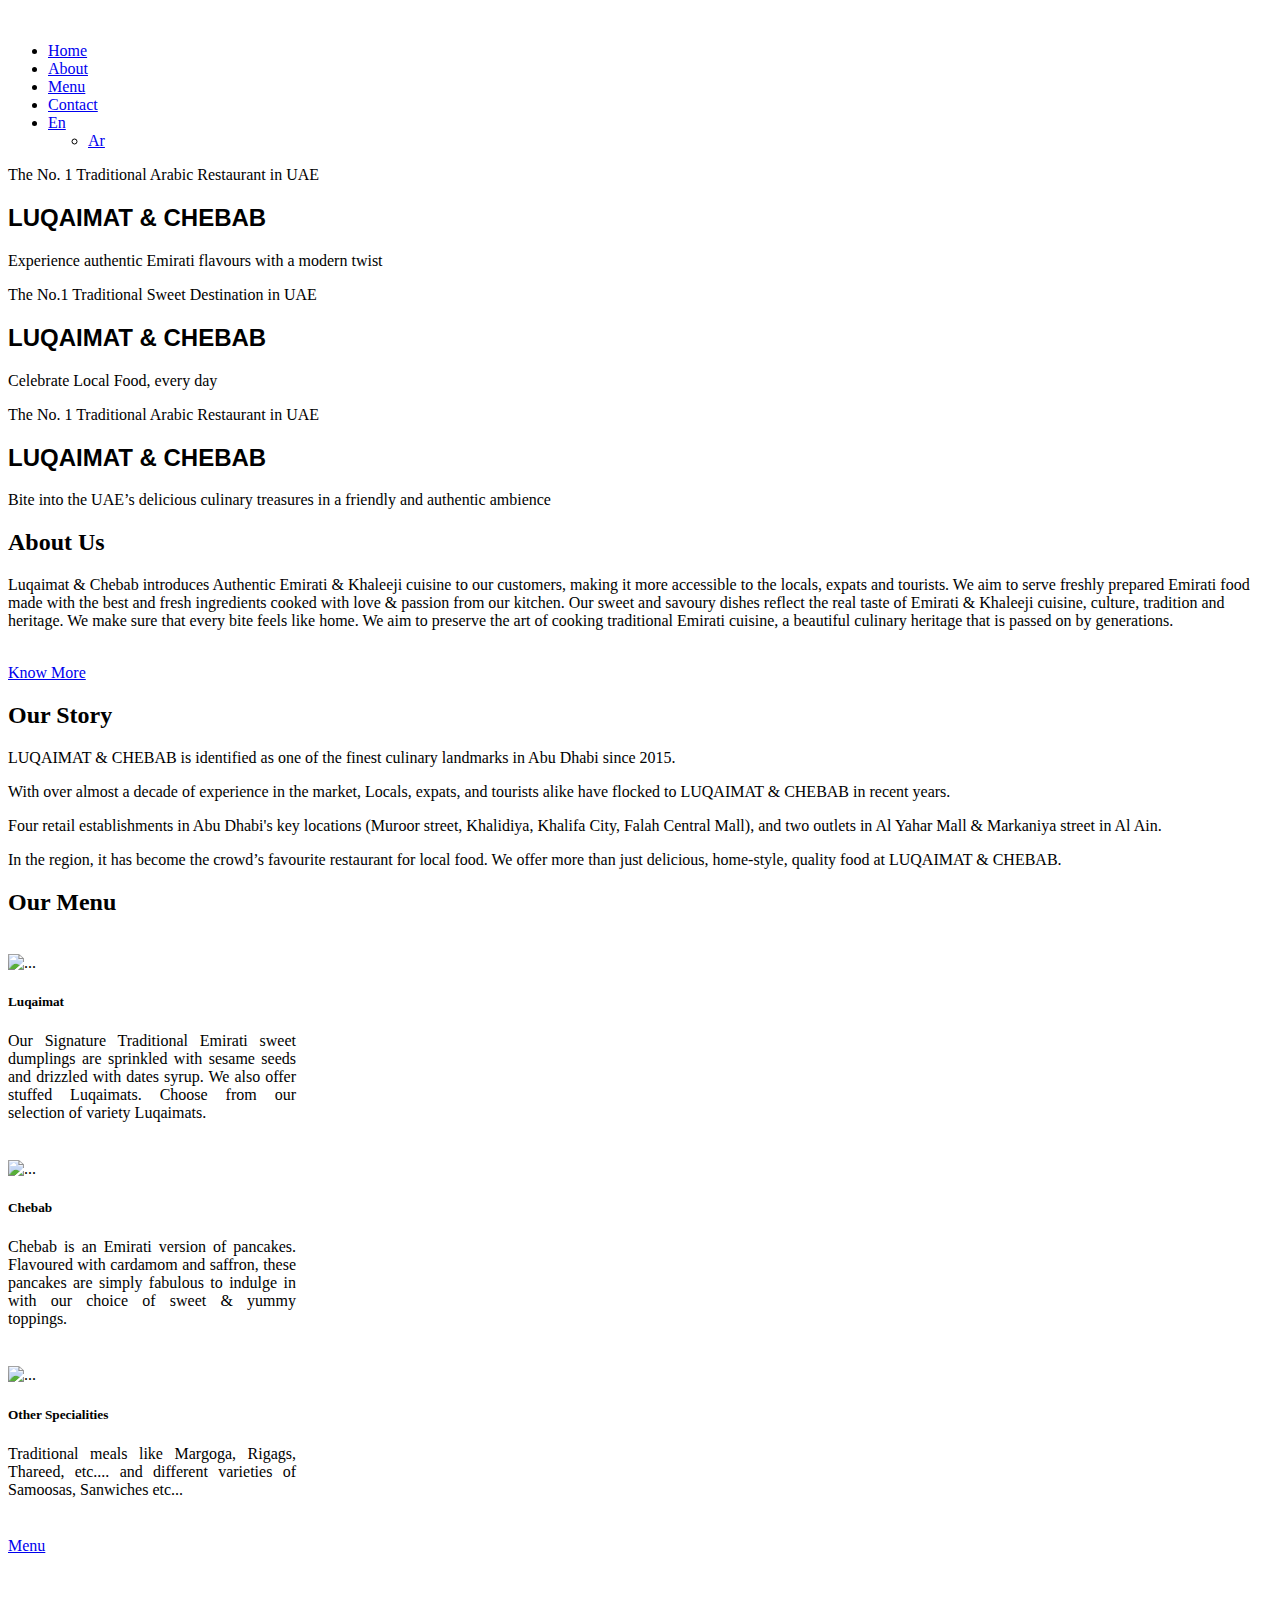
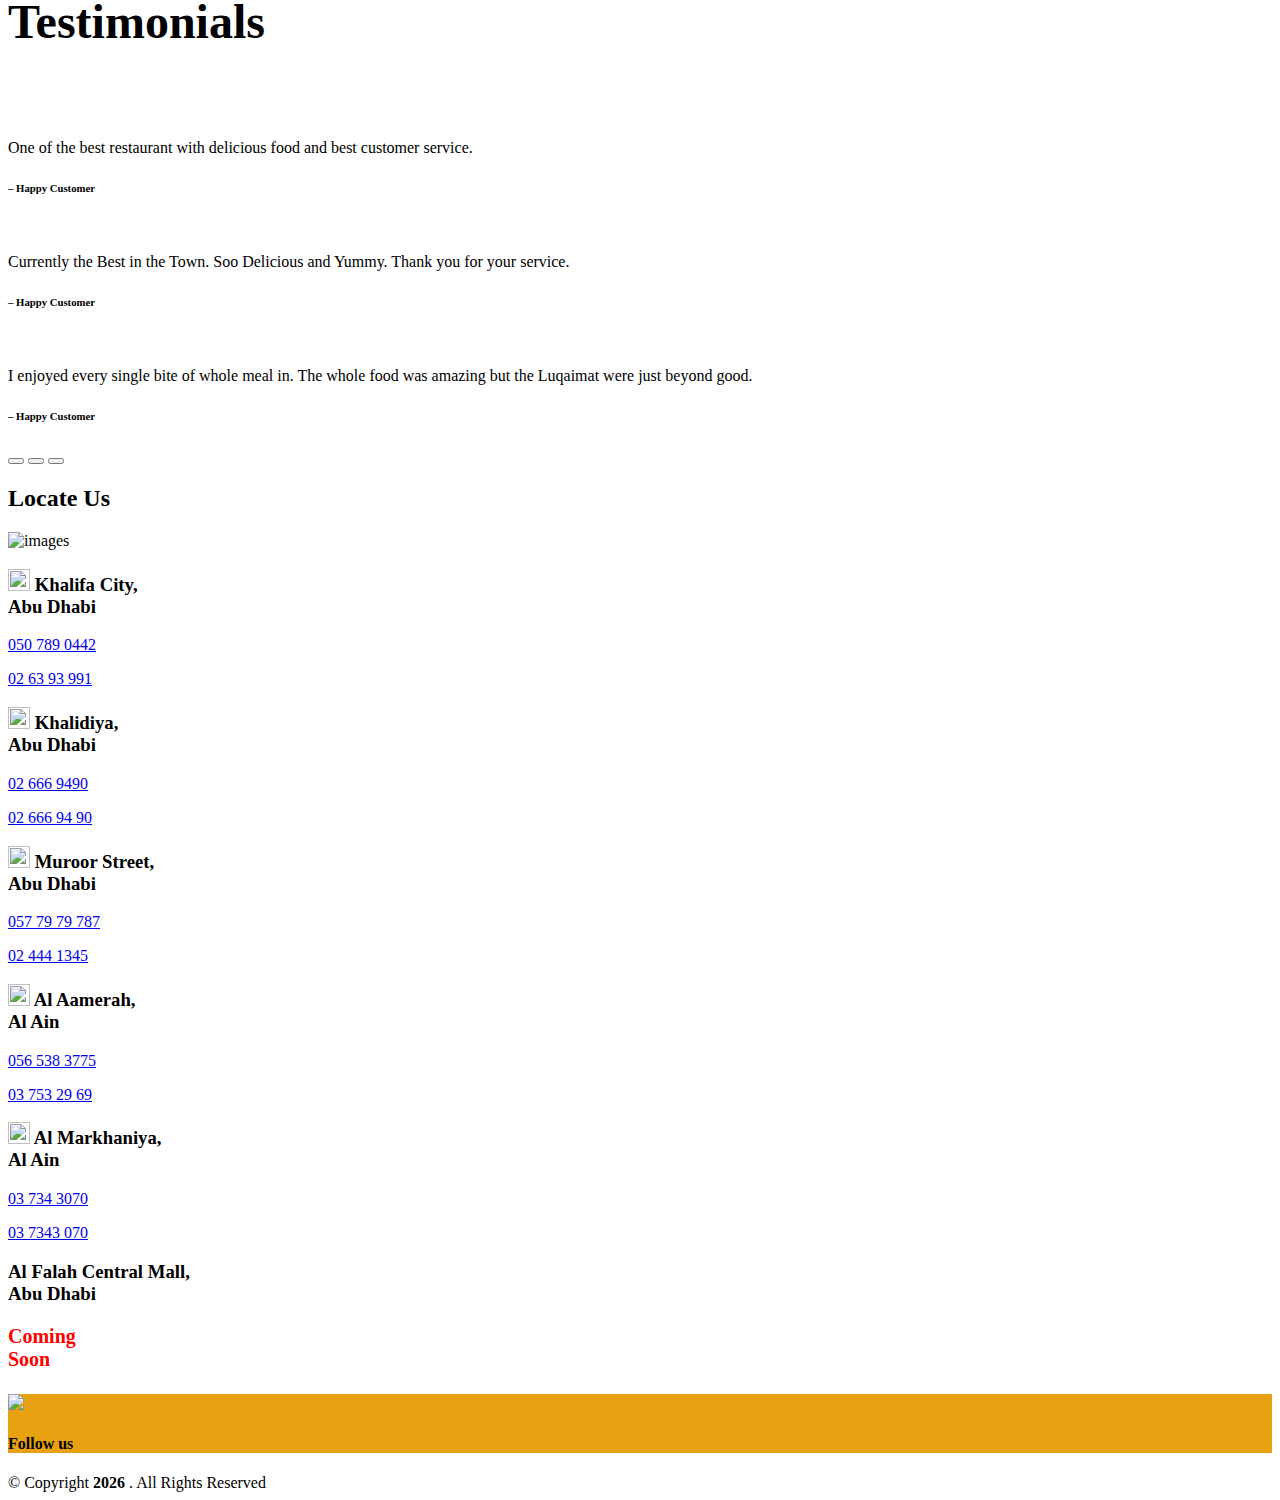
==== index.html @ eb85d8c2 "Add files via upload" ====
<!DOCTYPE html>
<html lang="en">

<head>
  <meta charset="utf-8">
  <meta content="width=device-width, initial-scale=1.0" name="viewport">

  <title>LUQAIMAT & CHEBAB</title>
  <meta content="" name="description">
  <meta content="" name="keywords">

  <!-- Favicons -->
  <link href="assets/img/logo.png" rel="icon">
  <link href="assets/img/logo.png" rel="apple-touch-icon">

  <!-- Google Fonts -->
  <link rel="stylesheet" href="assets/css/font-awesome.min.css" type="text/css">
  <link href="https://fonts.googleapis.com/css?family=Open+Sans:300,300i,400,400i,600,600i,700,700i|Raleway:300,300i,400,400i,500,500i,600,600i,700,700i|Poppins:300,300i,400,400i,500,500i,600,600i,700,700i" rel="stylesheet">
  <link href="https://fonts.googleapis.com/css2?family=Great+Vibes&amp;display=swap" rel="stylesheet">
  <link rel="stylesheet" href="assets/css/stylesheet.css" type="text/css">

  <!-- Vendor CSS Files -->
  <link href="assets/vendor/animate.css/animate.min.css" rel="stylesheet">
  <link href="assets/vendor/bootstrap/css/bootstrap.min.css" rel="stylesheet">
  <link href="assets/vendor/bootstrap-icons/bootstrap-icons.css" rel="stylesheet">
  <link href="assets/vendor/boxicons/css/boxicons.min.css" rel="stylesheet">
  <link href="assets/vendor/glightbox/css/glightbox.min.css" rel="stylesheet">
  <link href="assets/vendor/remixicon/remixicon.css" rel="stylesheet">
  <link href="assets/vendor/swiper/swiper-bundle.min.css" rel="stylesheet">

  <!-- Template Main CSS File -->
  <link href="assets/css/style.css" rel="stylesheet">


</head>

<body>

  <!-- ======= Header ======= -->
  <header id="header" class="fixed-top d-flex align-items-center">
    <div class="container d-flex align-items-center">

      <!--<h1 class="logo me-auto"><a href="index.html">Sailor</a></h1>
       Uncomment below if you prefer to use an image logo -->
      <a href="index.html" class="logo me-auto"><img src="assets/img/logo.png" alt="" class="img-fluid"></a>

      <nav id="navbar" class="navbar">
        <ul>
          <li><a class="nav-link scrollto active" href="#hero">Home</a></li>

          
          <li><a class="nav-link scrollto" href="#about">About</a></li>
          <li><a class="nav-link scrollto" href="#menu">Menu</a></li>
          <li><a class="nav-link scrollto" href="#contact">Contact</a></li>
          <li class="dropdown"><a href="#"><span>En</span> <i class="bi bi-chevron-down"></i></a>
            <ul>
              <li><a class="nav-link scrollto" href="about.html">Ar</a></li>
              <!--<li><a class="nav-link scrollto" href="team.html">Team</a></li>
              <li><a class="nav-link scrollto" href="testimonials.html">Testimonials</a></li>

              <li class="dropdown"><a href="#"><span>Deep Drop Down</span> <i class="bi bi-chevron-right"></i></a>
                <ul>
                  <li><a class="nav-link scrollto" href="#">Deep Drop Down 1</a></li>
                  <li><a class="nav-link scrollto" href="#">Deep Drop Down 2</a></li>
                  <li><a class="nav-link scrollto" href="#">Deep Drop Down 3</a></li>
                  <li><a class="nav-link scrollto" href="#">Deep Drop Down 4</a></li>
                  <li><a class="nav-link scrollto" href="#">Deep Drop Down 5</a></li>
                </ul>
              </li>-->
            </ul>
          </li>

        </ul>
        <i class="bi bi-list mobile-nav-toggle"></i>
      </nav><!-- .navbar -->

    </div>
  </header><!-- End Header -->

  <!-- ======= Hero Section ======= -->
  <section id="hero">
    <div id="heroCarousel" data-bs-interval="5000" class="carousel slide carousel-fade" data-bs-ride="carousel">

      <ol class="carousel-indicators" id="hero-carousel-indicators"></ol>

      <div class="carousel-inner" role="listbox">

        <!-- Slide 1 -->
        <div class="carousel-item active" style="background-image: url(assets/img/slide/slide-1.jpg)">
          <div class="carousel-container">
            <div class="container">
               <p class="animate__animated animate__fadeInUp p1">The No. 1 Traditional Arabic Restaurant in UAE</p>
              <h2 class="animate__animated animate__fadeInDown"  style="font-family: 'BankGothic Bold',sans-serif; font-weight:bolder;">LUQAIMAT & CHEBAB</h2>
              <p class="animate__animated animate__fadeInUp">Experience authentic Emirati flavours with a modern twist</p>
              <!--<h2 class="add text-center" style="font-size: 2.5rem; font-weight:bolder;">الاحتفال بالطعام المحلي<br>Celeberating the Local Food</h2>-->
            </div>
          </div>
        </div>

        <!-- Slide 2 -->
        <div class="carousel-item" style="background-image: url(assets/img/slide/slide-2.jpg)">
          <div class="carousel-container">
            <div class="container">
               <p class="animate__animated animate__fadeInUp p1">The No.1 Traditional Sweet Destination in UAE</p>
               <h2 class="animate__animated animate__fadeInDown"  style="font-family: 'BankGothic Bold',sans-serif; font-weight:bolder;">LUQAIMAT & CHEBAB</h2>
              <p class="animate__animated animate__fadeInUp">Celebrate Local Food, every day</p>
              <!--<h2 class="add text-center" style="font-size: 2.5rem; font-weight:bolder; color: #d1560d;">الاحتفال بالطعام المحلي<br>Celeberating the Local Food</h2>-->
            </div>
          </div>
        </div>

        <!-- Slide 3 -->
        <div class="carousel-item" style="background-image: url(assets/img/slide/slide-3.jpg)">
          <div class="carousel-container">
            <div class="container">
               <p class="animate__animated animate__fadeInUp p1">The No. 1 Traditional Arabic Restaurant in UAE</p>
              <h2 class="animate__animated animate__fadeInDown"  style="font-family: 'BankGothic Bold',sans-serif; font-weight:bolder;">LUQAIMAT & CHEBAB</h2>
              <p class="animate__animated animate__fadeInUp">Bite into the UAE’s delicious culinary treasures in a friendly and authentic ambience</p>
              <!--<h2 class="add" style="font-size: 2.5rem; font-weight:bolder;">الاحتفال بالطعام المحلي<br>Celeberating the Local Food</h2>-->
            </div>
          </div>
        </div>

      </div>

      <!--<a class="carousel-control-prev" href="#heroCarousel" role="button" data-bs-slide="prev">
        <span class="carousel-control-prev-icon bi bi-chevron-left" aria-hidden="true"></span>
      </a>

      <a class="carousel-control-next" href="#heroCarousel" role="button" data-bs-slide="next">
        <span class="carousel-control-next-icon bi bi-chevron-right" aria-hidden="true"></span>
      </a>-->

    </div>
  </section><!-- End Hero -->

  <main id="main">


    <!-- ======= About Section ======= -->
    <section id="about" class="about">
      <div class="container">

        <div class="row content">
          
          <div class="col-lg-6 pt-4 pt-lg-0">
            <div class="image col-lg-4 d-flex align-items-stretch justify-content-center justify-content-lg-start"></div>
          </div>
          <div class="col-lg-6">
            <h2 class="secondry">About Us</h2>
            <h3></h3>
            <p class="font-Av mb-5">
              Luqaimat & Chebab introduces Authentic Emirati & Khaleeji cuisine to our customers, making it more accessible to the locals, expats and tourists. We aim to serve freshly prepared Emirati food made with the best and fresh ingredients cooked with love & passion from our kitchen. Our sweet and savoury dishes reflect the real taste of Emirati & Khaleeji cuisine, culture, tradition and heritage. We make sure that every bite feels like home. We aim to preserve the art of cooking traditional Emirati cuisine, a beautiful culinary heritage that is passed on by generations.
            </p>
            <br>
            <div class="story-btn"><a href="about.html" class="btn btn-primary">Know More</a></div>
          </div>
        </div>

      </div>
    </section><!-- End About Section -->
        <!-- ======= About Section ======= -->
    <section id="story" class="about">
      <div class="container">

        <div class="row content" style="font-family: 'Avenir Next LT Pro' !important;">
          
         
          <div class="col-lg-12">
            <h2 class="secondry">Our Story</h2>
            <h3></h3>
            <p class="font-Av" >
              LUQAIMAT & CHEBAB is identified as one of the finest culinary landmarks in Abu Dhabi since 2015. 
            </p>
            <p class="font-Av" >
              With over almost a decade of experience in the market, Locals, expats, and tourists alike have flocked to LUQAIMAT & CHEBAB in recent years. 
            </p>
            <p class="font-Av" >
              Four retail establishments in Abu Dhabi's key locations (Muroor street, Khalidiya, Khalifa City, Falah Central Mall), and two outlets in Al Yahar Mall & Markaniya street in Al Ain.
            </p>
            <p class="font-Av mb-5" >
              In the region, it has become the crowd’s favourite restaurant for local food. We offer more than just delicious, home-style, quality food at LUQAIMAT & CHEBAB. 
            </p>
          </div>
        </div>

      </div>
    </section><!-- End About Section -->

    

    <!-- ======= Services Section ======= -->
    <section id="menu" class="menu">
      <div class="container">

        <div class="row content text-center">
          <h2 class="secondry text-center">Our Menu</h2>
          <div class="card col-lg-4 col-md-6 " style="width: 18rem;margin-top:3%;margin-bottom:3%;text-align: justify; text-justify: inter-word;background: url('assets/img/cbg.jpg');">
                        <img src="assets/img/l2.png" class="card-img-top" alt="...">
                        <div class="card-body">
                            <h5 class="primary-title card-title">Luqaimat</h5>
                            <p class="card-text">Our Signature Traditional Emirati sweet dumplings are sprinkled with sesame seeds and drizzled with dates syrup. We also offer stuffed Luqaimats. Choose from our selection of variety Luqaimats.</p>
                        </div>
                    </div>
                    <div class="card col-lg-4 col-md-6 " style="width: 18rem;margin-top:3%;margin-bottom:3%;text-align: justify; text-justify: inter-word;background: url('assets/img/cbg.jpg');">
                        <img src="assets/img/l4.jpg" class="card-img-top" alt="...">
                        <div class="card-body">
                            <h5 class="primary-title card-title">Chebab</h5>
                            <p class="card-text">Chebab is an Emirati version of pancakes. Flavoured with cardamom and saffron, these pancakes are simply fabulous to indulge in with our choice of sweet & yummy toppings.</p>
                        </div>
                    </div>
                    <div class="card col-lg-4 col-md-6 " style="width: 18rem;margin-top:3%;margin-bottom:3%;text-align: justify; text-justify: inter-word;background: url('assets/img/cbg.jpg');">
                        <img src="assets/img/l3.jpg" class="card-img-top" alt="...">
                        <div class="card-body">
                            <h5 class="primary-title card-title">Other Specialities</h5>
                            <p class="card-text">Traditional meals like Margoga, Rigags, Thareed, etc.... and different varieties of Samoosas, Sanwiches etc...</p>
                        </div>
                    </div>
                    <div class="story-btn"><a href="menu.pdf" class="btn btn-primary">Menu</a></div>
        </div>

      </div>
    </section><!-- End Services Section -->

    <!--Testimonial start here-->
         <section id="testimonials" class="Testimonial-block py-110" style="">
            <div class="container">
               <div class="row">
                  <h2 class="text-center primary-title " style="padding-bottom: 1rem; font-size: 3rem;">Testimonials</h2>
                  <div class="col-lg-12 col-md-12">
                     <div id="carouselExampleIndicators" class="carousel slide" data-bs-ride="carousel">
                        <div class="carousel-inner">
                          <div class="carousel-item active">
                            <div class="testimonial-bar text-center wow slideInLeft">
                               <img style=" width: 200px; border-radius: 50%; border: 6px solid rgba(255, 255, 255, 0.15); margin: 0 auto;"src="assets/img/testimonials/t1.png" class="testimonial-img" alt="">
                              <p class="reviewbar">One of the best restaurant with delicious food and best customer service. </p>
                              <h6 class="review-name secondary font-Av"style="">– Happy Customer</h6>
                            </div>
                          </div>
                          <div class="carousel-item">
                           <div class="testimonial-bar text-center wow slideInDown">
                              <img style=" width: 200px; border-radius: 50%; border: 6px solid rgba(255, 255, 255, 0.15); margin: 0 auto;"src="assets/img/testimonials/t2.png" class="testimonial-img" alt="">
                             <p class="reviewbar">Currently the Best in the Town. Soo Delicious and Yummy. Thank you for your service. </p>
                             <h6 class="review-name secondary font-Av"style="">– Happy Customer</h6>
                           </div>
                         </div>
                         <div class="carousel-item">
                           <div class="testimonial-bar text-center wow slideInRight">
                              <img style=" width: 200px; border-radius: 50%; border: 6px solid rgba(255, 255, 255, 0.15); margin: 0 auto;"src="assets/img/testimonials/t3.png" class="testimonial-img" alt="">
                             <p class="reviewbar">I enjoyed every single bite of whole meal in. The whole food was amazing but the Luqaimat were just beyond good. </p>
                             <h6 class="review-name secondary font-Av"style="">– Happy Customer</h6>
                           </div>
                         </div>
                        </div>
                        <div class="carousel-indicators">
                           <button type="button" data-bs-target="#carouselExampleIndicators" data-bs-slide-to="0" class="active" aria-current="true" aria-label="Slide 1"></button>
                           <button type="button" data-bs-target="#carouselExampleIndicators" data-bs-slide-to="1" aria-label="Slide 2"></button>
                           <button type="button" data-bs-target="#carouselExampleIndicators" data-bs-slide-to="2" aria-label="Slide 3"></button>
                         </div>
                     </div>
                  </div>
               </div>
            </div>
         </section>
         <!--Testimonial ends here-->
         <!--Contact section start here-->
         <section id="contact" class="contact py-130 ">
            <div class="container content">
             <h2 class="secondry text-center">Locate Us</h2>
              <div class="location-area location-three-area pt-100 pb-100 jarallax">
              <div class="container">
              <div class="row align-items-center">
                        
              <div class="location-map text-center">
                        
              <img src="assets/img/map2.png" alt="images" loading="lazy">
                        
              </div>
                        
                        
              <div class="row">
              
              <div class="col-lg-4 col-md-6 loc">
                <div class="info-box mt-4">
                  
                  <h3> <img height="22px" width="22px" src="assets/img/round.png"> Khalifa City, <br>Abu Dhabi </h3>
                  <p><a href="tel:050 789 0442"><i class="bx bx-phone"></i> 050 789 0442</a></p>
                     <p><a href="tel:02 63 93 991"><i class="bx bx-phone"></i> 02 63 93 991</a></p>
                </div>
              </div>
              <div class="col-lg-4 col-md-6 loc">
                <div class="info-box mt-4">
                  
                  <h3> <img height="22px" width="22px" src="assets/img/number-2.png"> Khalidiya,<br> Abu Dhabi </h3>
                    <p><a href="tel:02 666 9490"><i class="bx bx-phone"></i> 02 666 9490</a></p>
                     <p><a href="tel:02 666 94 90"><i class="bx bx-phone"></i> 02 666 94 90</a></p>
                </div>
              </div>
              <div class="col-lg-4 col-md-6 loc">
                <div class="info-box mt-4">
                  
                  <h3> <img height="22px" width="22px" src="assets/img/round.png"> Muroor Street, <br>Abu Dhabi</h3>
                  <p><a href="tel:+971 000 000 00"><i class="bx bx-phone"></i> 057 79 79 787</a></p>
                     <p><a href="tel:02 444 1345"><i class="bx bx-phone"></i> 02 444 1345</a></p>
                </div>
              </div>
              <div class="col-lg-4 col-md-6 loc">
                <div class="info-box mt-4">
                  
                  <h3> <img height="22px" width="22px" src="assets/img/round.png"> Al Aamerah, <br>Al Ain</h3>
                    <p><a href="tel:056 538 3775"><i class="bx bx-phone"></i> 056 538 3775</a></p>
                     <p><a href="tel:03 753 29 69"><i class="bx bx-phone"></i> 03 753 29 69</a></p>
                </div>
              </div>
              <div class="col-lg-4 col-md-6 loc">
                <div class="info-box mt-4">
                  
                  <h3> <img height="22px" width="22px" src="assets/img/round.png"> Al Markhaniya,<br> Al Ain</h3>
                  <p><a href="tel:03 734 3070"><i class="bx bx-phone"></i> 03 734 3070</a></p>
                     <p><a href="tel:03 7343 070"><i class="bx bx-phone"></i> 03 7343 070</a></p>
                </div>
              </div>
              <div class="col-lg-4 col-md-6 loc">
                <div class="info-box mt-4">
                  
                  <h3>Al Falah Central Mall,<br> Abu Dhabi</h3>
                  <p style="color:red; font-weight: bolder;font-family: 'Futura PT'; font-size: 20px; padding-bottom: 3px;">Coming <br>Soon </p>
                    
                </div>
              </div>
            </div>
                        
              </div>
              </div>
              </div>
          </div>

            </div>
         </section>
         <!--Contact section ends here-->

    

  </main><!-- End #main -->

<!-- ======= Footer ======= -->
  <footer id="footer">

    <div class="footer-top"  style="background:#e8a211">
      <div class="container">
        <div class="row">

          <div class="col-lg-6 col-md-6 footer-contact text-center">
            <a href="#">
                <img class=" footimg" src="assets/img/log2.png">
            </a>
          </div>

          <div class="col-lg-6 col-md-6 footer-links text-center">
            <h4 style="color: #000;">Follow us</h4>
            <div class="social-media social-links mt-3 social-media d-md-flex align-items-center justify-content-center wow slideInLeft">
              <a href="https://www.facebook.com/luqaimatandchebab" class="facebook"><i class="bx bxl-facebook"></i></a>
              <a href="https://www.instagram.com/luqaimat_chebab_alain/" class="instagram"><i class="bx bxl-instagram"></i></a>
            </div>
          </div>

        </div>
      </div>
    </div>

    <div class="container footer-bottom clearfix text-center">
      <div class="copyright" style="color: #000;">
        &copy; Copyright <strong><span> <script>document.write(new Date().getFullYear())</script> </span></strong>. All Rights Reserved
      </div>
    </div>
  </footer><!-- End Footer -->

  <a href="#" class="back-to-top d-flex align-items-center justify-content-center"><i class="bi bi-arrow-up-short"></i></a>

  <!-- Vendor JS Files -->
  <script src="assets/vendor/bootstrap/js/bootstrap.bundle.min.js"></script>
  <script src="assets/vendor/glightbox/js/glightbox.min.js"></script>
  <script src="assets/vendor/isotope-layout/isotope.pkgd.min.js"></script>
  <script src="assets/vendor/swiper/swiper-bundle.min.js"></script>
  <script src="assets/vendor/waypoints/noframework.waypoints.js"></script>
  <script src="assets/vendor/php-email-form/validate.js"></script>

  <!-- Template Main JS File -->
  <script src="assets/js/main.js"></script>

</body>

</html>
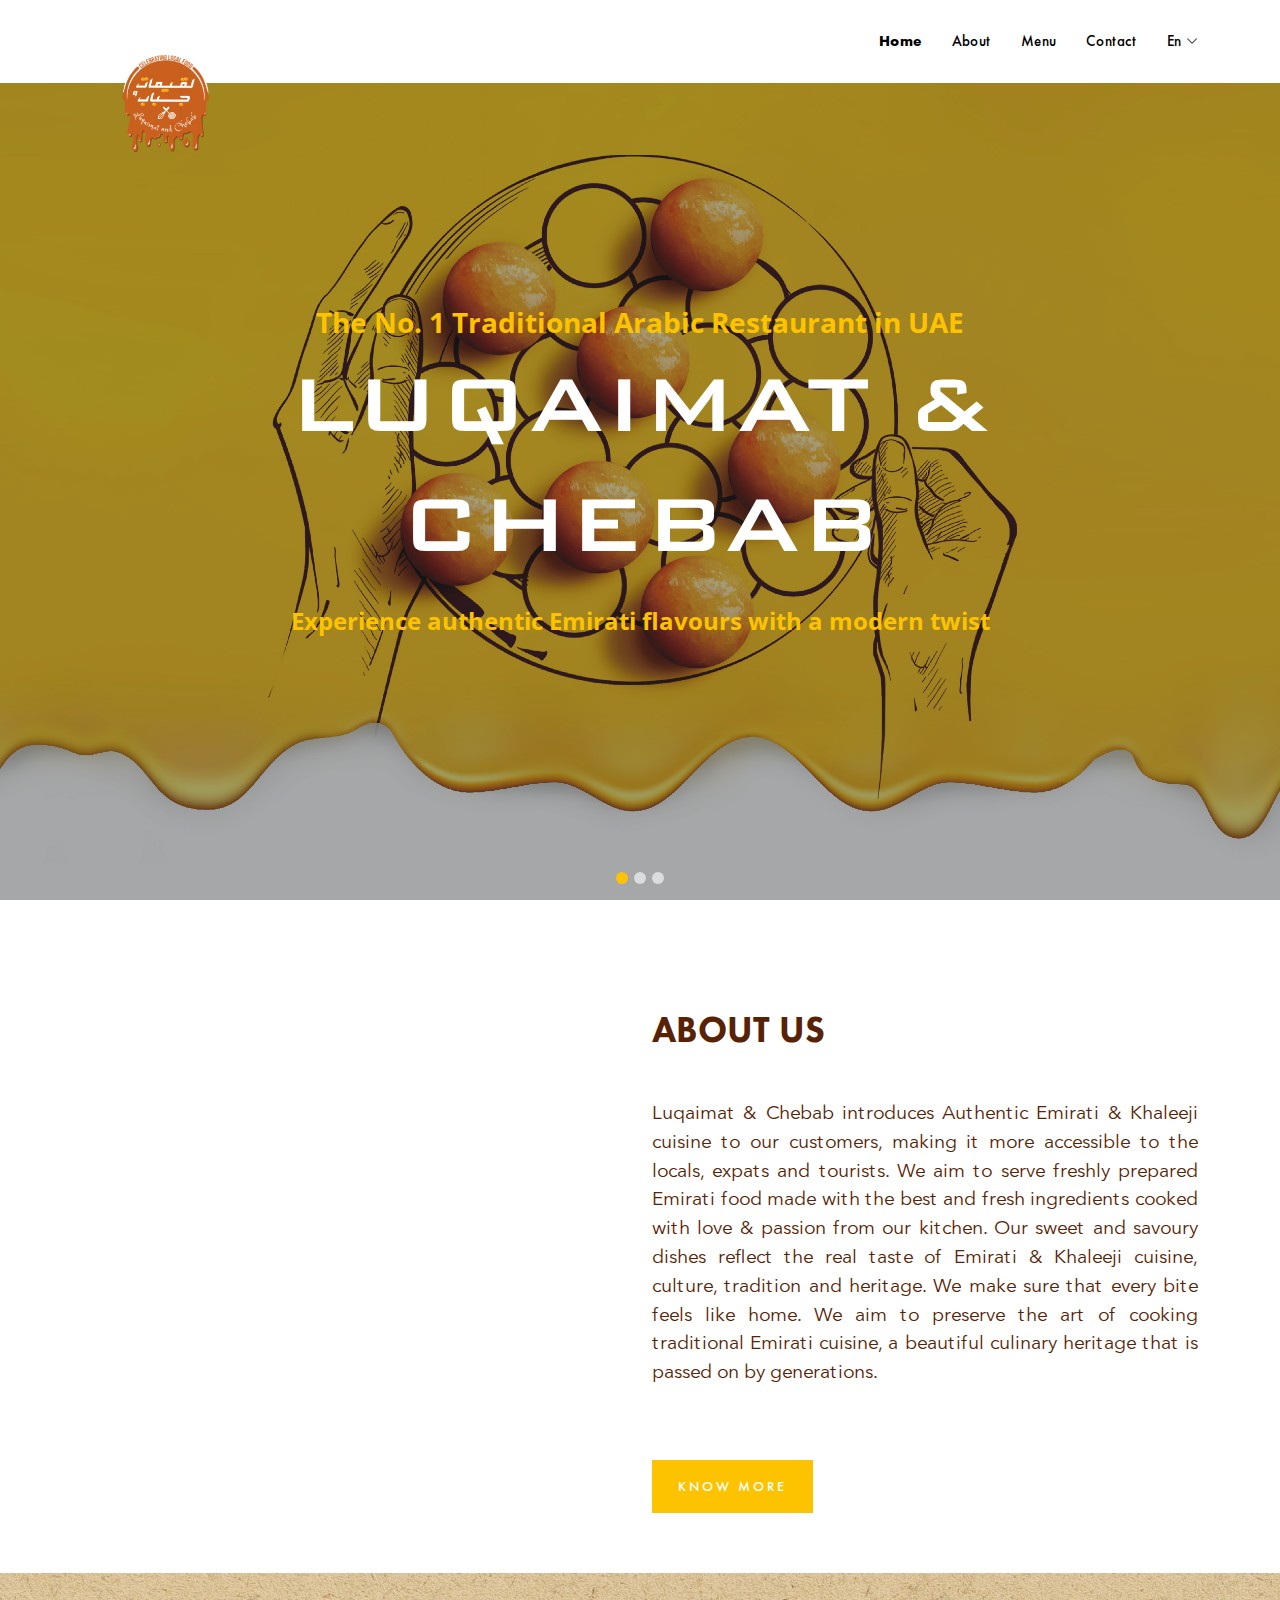
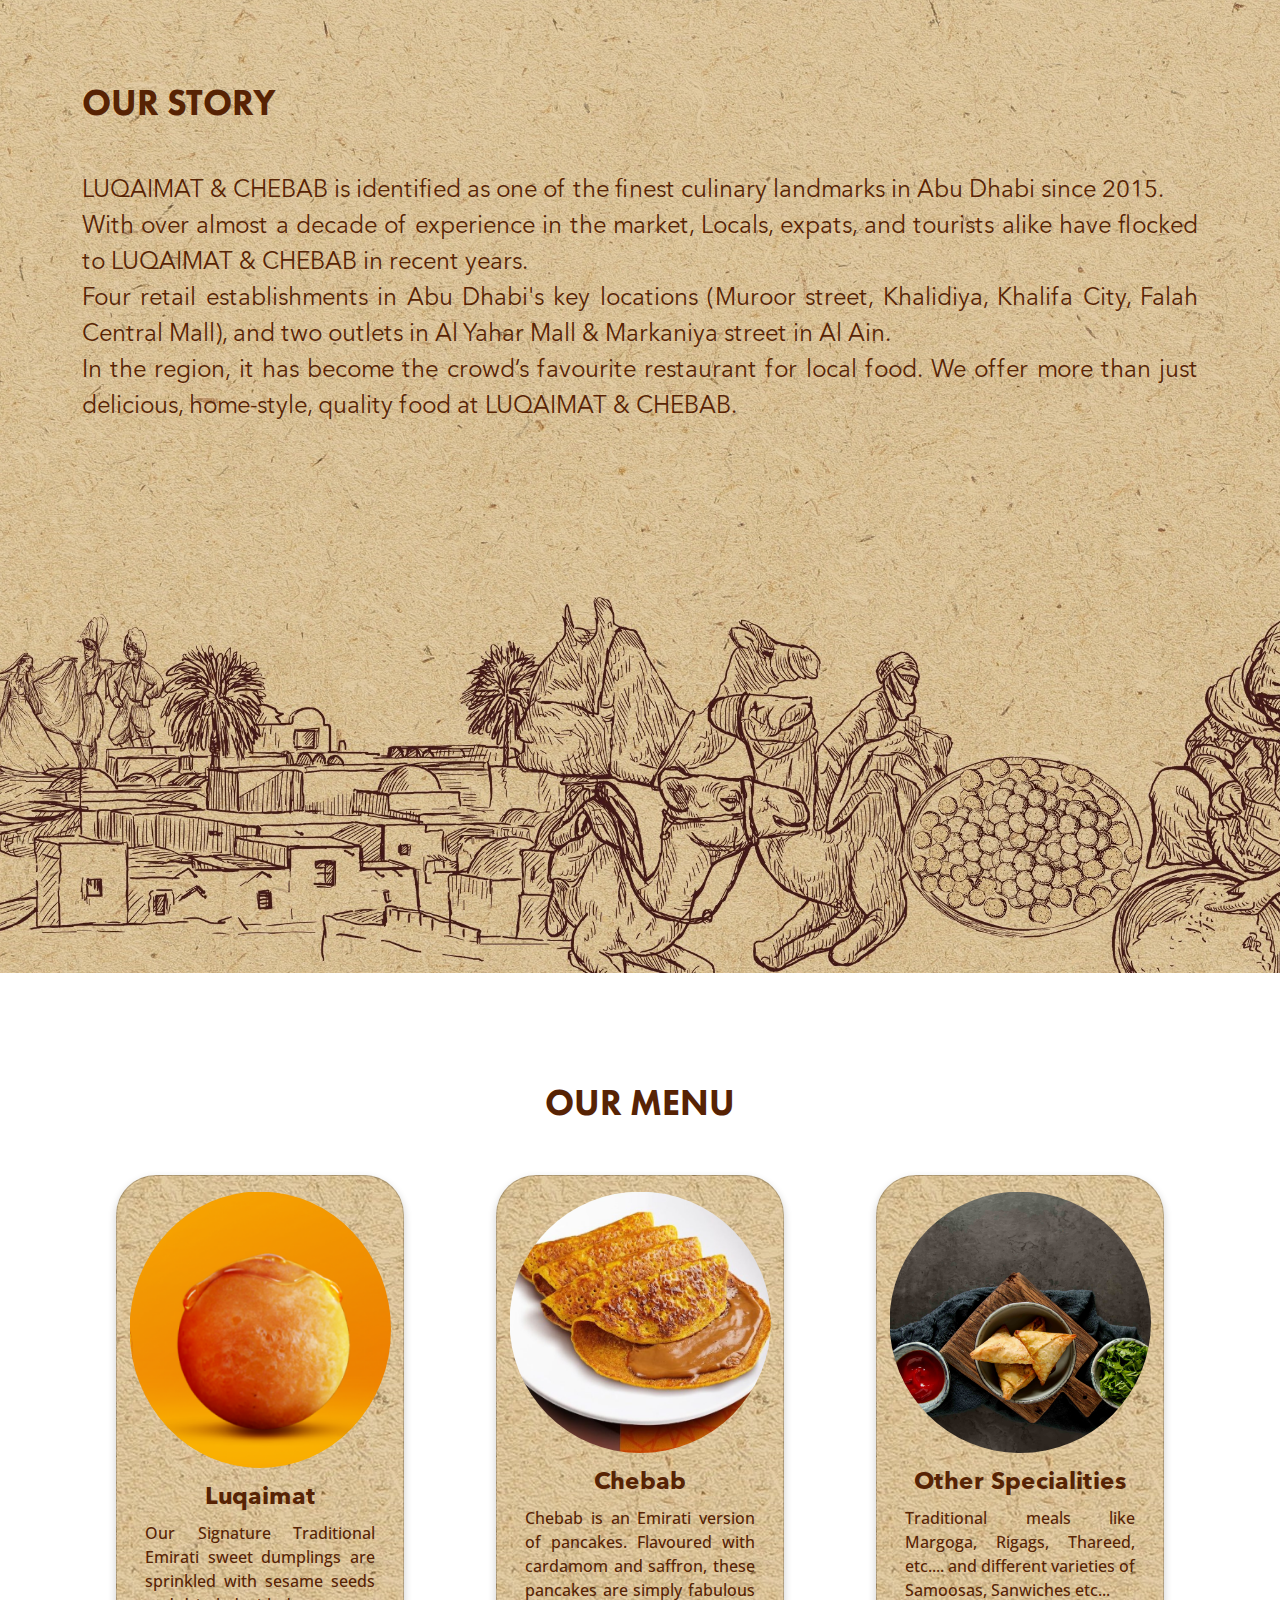
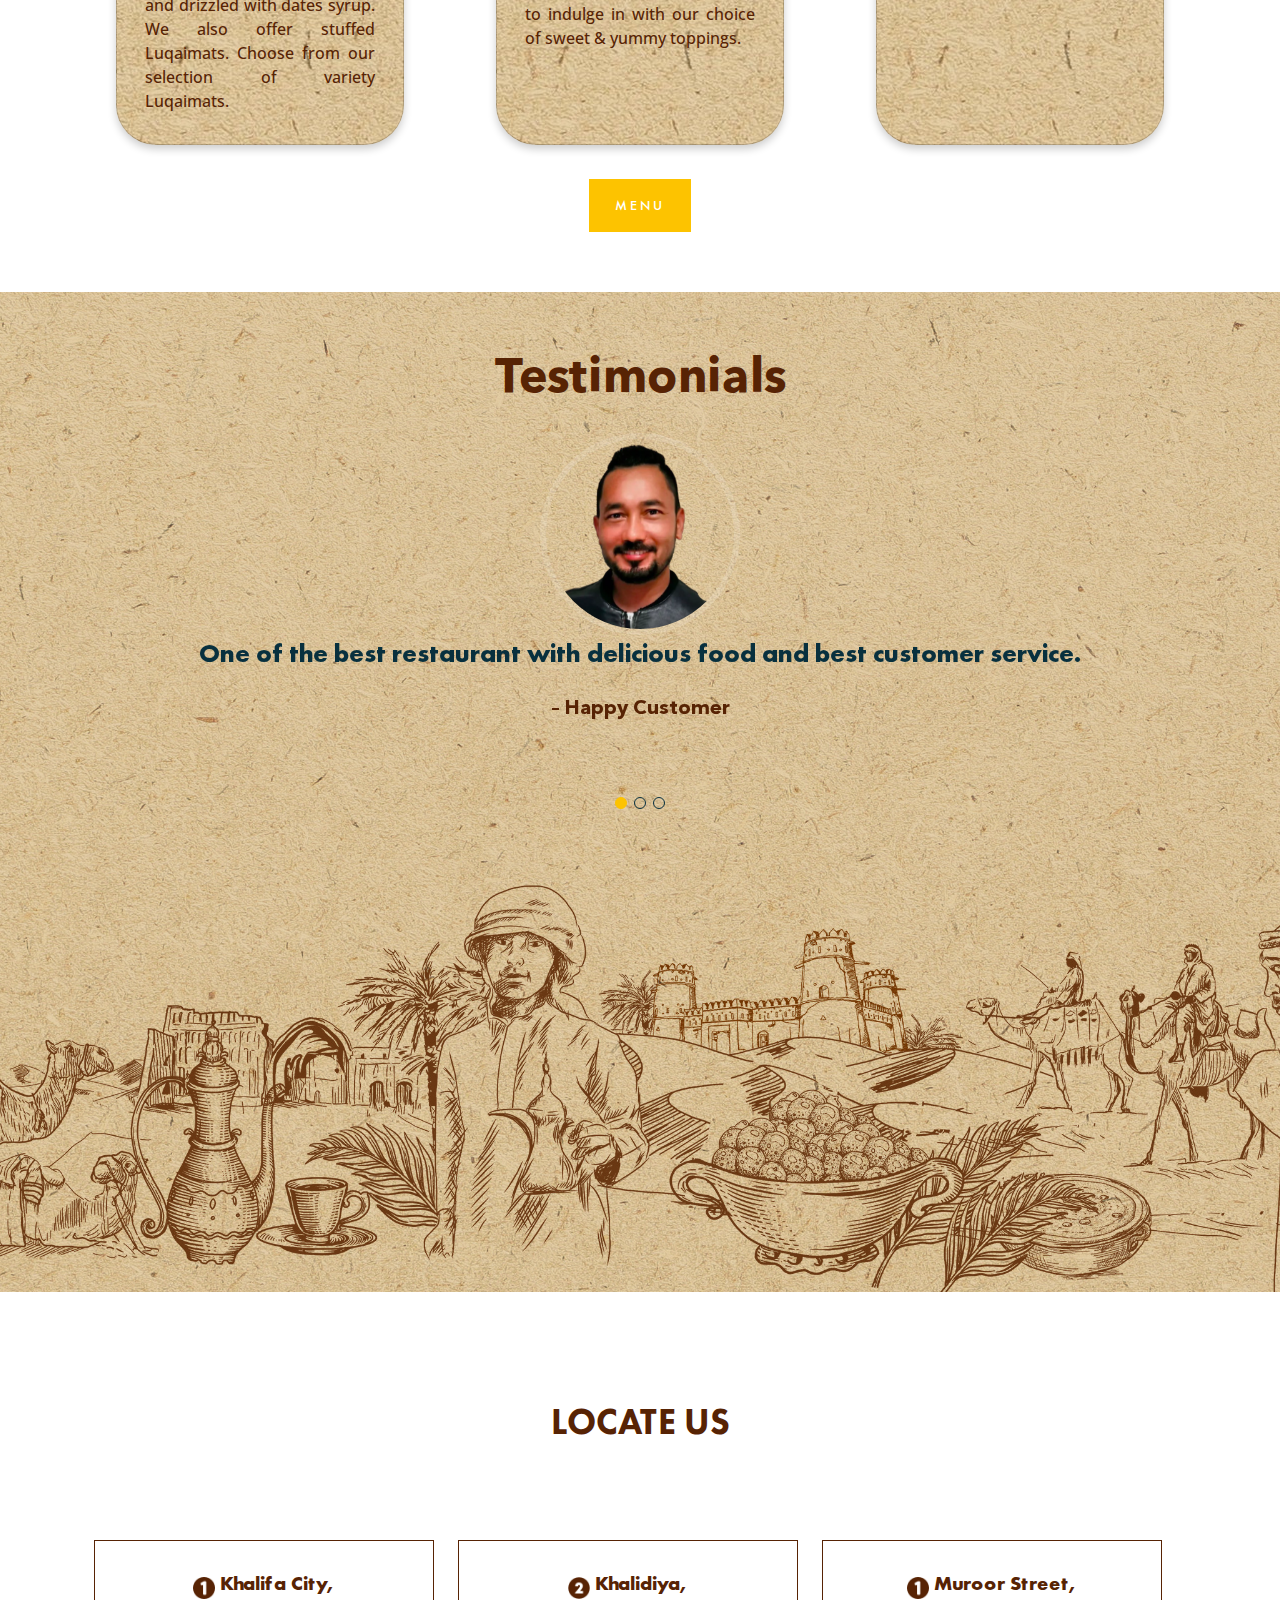
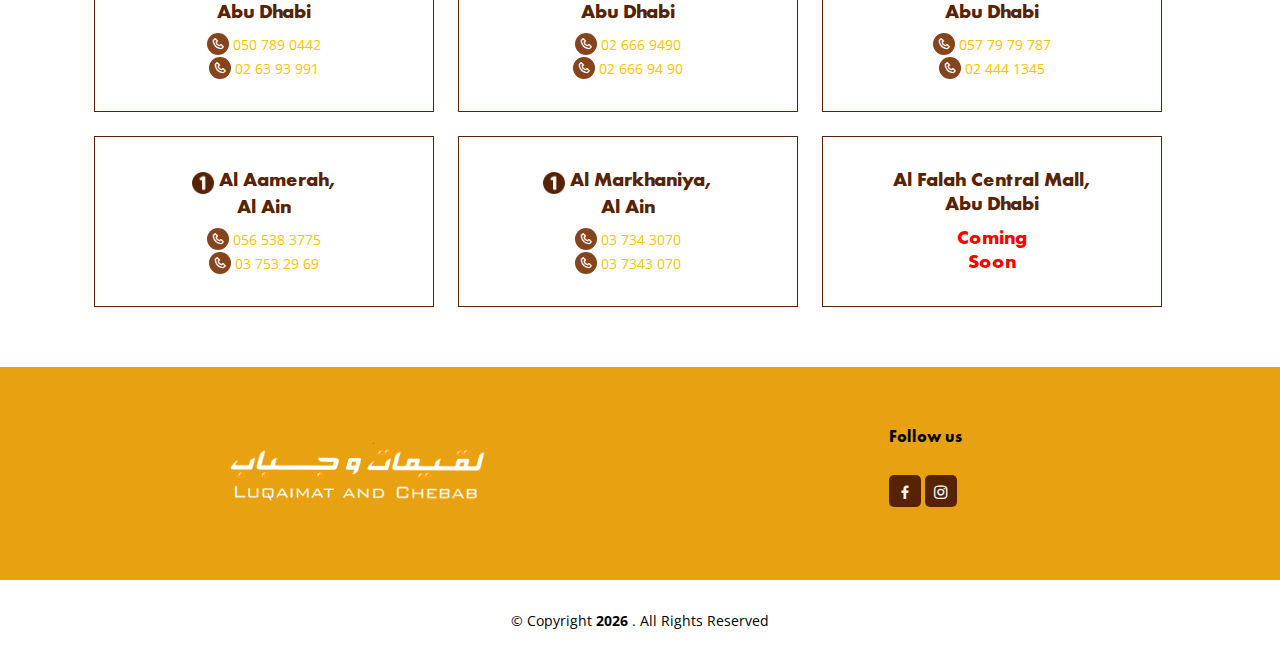
==== commit b1a12790: "Update index.html" ====
--- a/index.html
+++ b/index.html
@@ -178,7 +178,7 @@
             <p class="font-Av" >
               Four retail establishments in Abu Dhabi's key locations (Muroor street, Khalidiya, Khalifa City, Falah Central Mall), and two outlets in Al Yahar Mall & Markaniya street in Al Ain.
             </p>
-            <p class="font-Av mb-5" >
+            <p class="font-Av mb-5 last" >
               In the region, it has become the crowd’s favourite restaurant for local food. We offer more than just delicious, home-style, quality food at LUQAIMAT & CHEBAB. 
             </p>
           </div>
@@ -390,4 +390,4 @@
 
 </body>
 
-</html>+</html>
--- a/assets/css/stylesheet.css
+++ b/assets/css/stylesheet.css
@@ -0,0 +1,380 @@
+@font-face {
+    font-family: 'Futura PT';
+    src: url('../../fonts/FuturaPT-Bold.eot');
+    src: url('../../fonts/FuturaPT-Bold.eot#iefix') format('embedded-opentype'),
+        url('../../fonts/FuturaPT-Bold.woff2') format('woff2'),
+        url('../../fonts/FuturaPT-Bold.woff') format('woff'),
+        url('../../fonts/FuturaPT-Bold.ttf') format('truetype');
+    font-weight: bold;
+    font-style: normal;
+    font-display: swap;
+}
+@font-face {
+    font-family: 'BankGothic Bold';
+    src: url('../../fonts/BK/BankGothic Bold.ttf') format('truetype');
+    font-weight: bolder;
+    font-style: normal;
+    font-display: swap;
+}
+
+@font-face {
+    font-family: 'Futura PT';
+    src: url('../../fonts/FuturaPT-BoldObl.eot');
+    src: url('../../fonts/FuturaPT-BoldObl.eot#iefix') format('embedded-opentype'),
+        url('../../fonts/FuturaPT-BoldObl.woff2') format('woff2'),
+        url('../../fonts/FuturaPT-BoldObl.woff') format('woff'),
+        url('../../fonts/FuturaPT-BoldObl.ttf') format('truetype');
+    font-weight: bold;
+    font-style: italic;
+    font-display: swap;
+}
+
+@font-face {
+    font-family: 'Futura PT Book';
+    src: url('../../fonts/FuturaPT-Book.eot');
+    src: url('../../fonts/FuturaPT-Book.eot#iefix') format('embedded-opentype'),
+        url('../../fonts/FuturaPT-Book.woff2') format('woff2'),
+        url('../../fonts/FuturaPT-Book.woff') format('woff'),
+        url('../../fonts/FuturaPT-Book.ttf') format('truetype');
+    font-weight: normal;
+    font-style: normal;
+    font-display: swap;
+}
+
+@font-face {
+    font-family: 'Futura PT Cond';
+    src: url('../../fonts/FuturaPTCond-BoldObl.eot');
+    src: url('../../fonts/FuturaPTCond-BoldObl.eot#iefix') format('embedded-opentype'),
+        url('../../fonts/FuturaPTCond-BoldObl.woff2') format('woff2'),
+        url('../../fonts/FuturaPTCond-BoldObl.woff') format('woff'),
+        url('../../fonts/FuturaPTCond-BoldObl.ttf') format('truetype');
+    font-weight: bold;
+    font-style: italic;
+    font-display: swap;
+}
+
+@font-face {
+    font-family: 'Futura PT Book';
+    src: url('../../fonts/FuturaPT-BookObl.eot');
+    src: url('../../fonts/FuturaPT-BookObl.eot#iefix') format('embedded-opentype'),
+        url('../../fonts/FuturaPT-BookObl.woff2') format('woff2'),
+        url('../../fonts/FuturaPT-BookObl.woff') format('woff'),
+        url('../../fonts/FuturaPT-BookObl.ttf') format('truetype');
+    font-weight: normal;
+    font-style: italic;
+    font-display: swap;
+}
+
+@font-face {
+    font-family: 'Futura PT Cond';
+    src: url('../../fonts/FuturaPTCond-Bold.eot');
+    src: url('../../fonts/FuturaPTCond-Bold.eot#iefix') format('embedded-opentype'),
+        url('../../fonts/FuturaPTCond-Bold.woff2') format('woff2'),
+        url('../../fonts/FuturaPTCond-Bold.woff') format('woff'),
+        url('../../fonts/FuturaPTCond-Bold.ttf') format('truetype');
+    font-weight: bold;
+    font-style: normal;
+    font-display: swap;
+}
+
+@font-face {
+    font-family: 'Futura PT Cond Book';
+    src: url('../../fonts/FuturaPTCond-Book.eot');
+    src: url('../../fonts/FuturaPTCond-Book.eot#iefix') format('embedded-opentype'),
+        url('../../fonts/FuturaPTCond-Book.woff2') format('woff2'),
+        url('../../fonts/FuturaPTCond-Book.woff') format('woff'),
+        url('../../fonts/FuturaPTCond-Book.ttf') format('truetype');
+    font-weight: normal;
+    font-style: normal;
+    font-display: swap;
+}
+
+@font-face {
+    font-family: 'Futura PT Cond Book';
+    src: url('../../fonts/FuturaPTCond-BookObl.eot');
+    src: url('../../fonts/FuturaPTCond-BookObl.eot#iefix') format('embedded-opentype'),
+        url('../../fonts/FuturaPTCond-BookObl.woff2') format('woff2'),
+        url('../../fonts/FuturaPTCond-BookObl.woff') format('woff'),
+        url('../../fonts/FuturaPTCond-BookObl.ttf') format('truetype');
+    font-weight: normal;
+    font-style: italic;
+    font-display: swap;
+}
+
+@font-face {
+    font-family: 'Futura PT Cond Extra';
+    src: url('../../fonts/FuturaPTCond-ExtraBold.eot');
+    src: url('../../fonts/FuturaPTCond-ExtraBold.eot#iefix') format('embedded-opentype'),
+        url('../../fonts/FuturaPTCond-ExtraBold.woff2') format('woff2'),
+        url('../../fonts/FuturaPTCond-ExtraBold.woff') format('woff'),
+        url('../../fonts/FuturaPTCond-ExtraBold.ttf') format('truetype');
+    font-weight: bold;
+    font-style: normal;
+    font-display: swap;
+}
+
+@font-face {
+    font-family: 'Futura PT Cond Extra';
+    src: url('../../fonts/FuturaPTCond-ExtraBoldObl.eot');
+    src: url('../../fonts/FuturaPTCond-ExtraBoldObl.eot#iefix') format('embedded-opentype'),
+        url('../../fonts/FuturaPTCond-ExtraBoldObl.woff2') format('woff2'),
+        url('../../fonts/FuturaPTCond-ExtraBoldObl.woff') format('woff'),
+        url('../../fonts/FuturaPTCond-ExtraBoldObl.ttf') format('truetype');
+    font-weight: bold;
+    font-style: italic;
+    font-display: swap;
+}
+
+@font-face {
+    font-family: 'Futura PT Cond';
+    src: url('../../fonts/FuturaPTCond-Medium.eot');
+    src: url('../../fonts/FuturaPTCond-Medium.eot#iefix') format('embedded-opentype'),
+        url('../../fonts/FuturaPTCond-Medium.woff2') format('woff2'),
+        url('../../fonts/FuturaPTCond-Medium.woff') format('woff'),
+        url('../../fonts/FuturaPTCond-Medium.ttf') format('truetype');
+    font-weight: 500;
+    font-style: normal;
+    font-display: swap;
+}
+
+@font-face {
+    font-family: 'Futura PT Cond';
+    src: url('../../fonts/FuturaPTCond-MediumObl.eot');
+    src: url('../../fonts/FuturaPTCond-MediumObl.eot#iefix') format('embedded-opentype'),
+        url('../../fonts/FuturaPTCond-MediumObl.woff2') format('woff2'),
+        url('../../fonts/FuturaPTCond-MediumObl.woff') format('woff'),
+        url('../../fonts/FuturaPTCond-MediumObl.ttf') format('truetype');
+    font-weight: 500;
+    font-style: italic;
+    font-display: swap;
+}
+
+@font-face {
+    font-family: 'Futura PT Demi';
+    src: url('../../fonts/FuturaPT-DemiObl.eot');
+    src: url('../../fonts/FuturaPT-DemiObl.eot#iefix') format('embedded-opentype'),
+        url('../../fonts/FuturaPT-DemiObl.woff2') format('woff2'),
+        url('../../fonts/FuturaPT-DemiObl.woff') format('woff'),
+        url('../../fonts/FuturaPT-DemiObl.ttf') format('truetype');
+    font-weight: 600;
+    font-style: italic;
+    font-display: swap;
+}
+
+@font-face {
+    font-family: 'Futura PT Demi';
+    src: url('../../fonts/FuturaPT-Demi.eot');
+    src: url('../../fonts/FuturaPT-Demi.eot#iefix') format('embedded-opentype'),
+        url('../../fonts/FuturaPT-Demi.woff2') format('woff2'),
+        url('../../fonts/FuturaPT-Demi.woff') format('woff'),
+        url('../../fonts/FuturaPT-Demi.ttf') format('truetype');
+    font-weight: 600;
+    font-style: normal;
+    font-display: swap;
+}
+
+@font-face {
+    font-family: 'Futura PT Extra';
+    src: url('../../fonts/FuturaPT-ExtraBold.eot');
+    src: url('../../fonts/FuturaPT-ExtraBold.eot#iefix') format('embedded-opentype'),
+        url('../../fonts/FuturaPT-ExtraBold.woff2') format('woff2'),
+        url('../../fonts/FuturaPT-ExtraBold.woff') format('woff'),
+        url('../../fonts/FuturaPT-ExtraBold.ttf') format('truetype');
+    font-weight: bold;
+    font-style: normal;
+    font-display: swap;
+}
+
+@font-face {
+    font-family: 'Futura PT';
+    src: url('../../fonts/FuturaPT-HeavyObl.eot');
+    src: url('../../fonts/FuturaPT-HeavyObl.eot#iefix') format('embedded-opentype'),
+        url('../../fonts/FuturaPT-HeavyObl.woff2') format('woff2'),
+        url('../../fonts/FuturaPT-HeavyObl.woff') format('woff'),
+        url('../../fonts/FuturaPT-HeavyObl.ttf') format('truetype');
+    font-weight: 900;
+    font-style: italic;
+    font-display: swap;
+}
+
+@font-face {
+    font-family: 'Futura PT Extra';
+    src: url('../../fonts/FuturaPT-ExtraBoldObl.eot');
+    src: url('../../fonts/FuturaPT-ExtraBoldObl.eot#iefix') format('embedded-opentype'),
+        url('../../fonts/FuturaPT-ExtraBoldObl.woff2') format('woff2'),
+        url('../../fonts/FuturaPT-ExtraBoldObl.woff') format('woff'),
+        url('../../fonts/FuturaPT-ExtraBoldObl.ttf') format('truetype');
+    font-weight: bold;
+    font-style: italic;
+    font-display: swap;
+}
+
+@font-face {
+    font-family: 'Futura PT';
+    src: url('../../fonts/FuturaPT-Heavy.eot');
+    src: url('../../fonts/FuturaPT-Heavy.eot#iefix') format('embedded-opentype'),
+        url('../../fonts/FuturaPT-Heavy.woff2') format('woff2'),
+        url('../../fonts/FuturaPT-Heavy.woff') format('woff'),
+        url('../../fonts/FuturaPT-Heavy.ttf') format('truetype');
+    font-weight: 900;
+    font-style: normal;
+    font-display: swap;
+}
+
+@font-face {
+    font-family: 'Futura PT';
+    src: url('../../fonts/FuturaPT-Light.eot');
+    src: url('../../fonts/FuturaPT-Light.eot#iefix') format('embedded-opentype'),
+        url('../../fonts/FuturaPT-Light.woff2') format('woff2'),
+        url('../../fonts/FuturaPT-Light.woff') format('woff'),
+        url('../../fonts/FuturaPT-Light.ttf') format('truetype');
+    font-weight: 300;
+    font-style: normal;
+    font-display: swap;
+}
+
+@font-face {
+    font-family: 'Futura PT';
+    src: url('../../fonts/FuturaPT-LightObl.eot');
+    src: url('../../fonts/FuturaPT-LightObl.eot#iefix') format('embedded-opentype'),
+        url('../../fonts/FuturaPT-LightObl.woff2') format('woff2'),
+        url('../../fonts/FuturaPT-LightObl.woff') format('woff'),
+        url('../../fonts/FuturaPT-LightObl.ttf') format('truetype');
+    font-weight: 300;
+    font-style: italic;
+    font-display: swap;
+}
+
+@font-face {
+    font-family: 'Futura PT';
+    src: url('../../fonts/FuturaPT-MediumObl.eot');
+    src: url('../../fonts/FuturaPT-MediumObl.eot#iefix') format('embedded-opentype'),
+        url('../../fonts/FuturaPT-MediumObl.woff2') format('woff2'),
+        url('../../fonts/FuturaPT-MediumObl.woff') format('woff'),
+        url('../../fonts/FuturaPT-MediumObl.ttf') format('truetype');
+    font-weight: 500;
+    font-style: italic;
+    font-display: swap;
+}
+
+@font-face {
+    font-family: 'Futura PT';
+    src: url('../../fonts/FuturaPT-Medium.eot');
+    src: url('../../fonts/FuturaPT-Medium.eot#iefix') format('embedded-opentype'),
+        url('../../fonts/FuturaPT-Medium.woff2') format('woff2'),
+        url('../../fonts/FuturaPT-Medium.woff') format('woff'),
+        url('../../fonts/FuturaPT-Medium.ttf') format('truetype');
+    font-weight: 500;
+    font-style: normal;
+    font-display: swap;
+}
+
+@font-face {
+    font-family: 'Avenir LT Std';
+    src: url('../../fonts/AvenirLTStd-MediumOblique.woff2') format('woff2'),
+        url('../../fonts/AvenirLTStd-MediumOblique.woff') format('woff');
+    font-weight: 500;
+    font-style: italic;
+    font-display: swap;
+}
+
+@font-face {
+    font-family: 'Avenir LT Std';
+    src: url('../../fonts/AvenirLTStd-Light.woff2') format('woff2'),
+        url('../../fonts/AvenirLTStd-Light.woff') format('woff');
+    font-weight: 300;
+    font-style: normal;
+    font-display: swap;
+}
+
+@font-face {
+    font-family: 'Avenir LT Std';
+    src: url('../../fonts/AvenirLTStd-Medium.woff2') format('woff2'),
+        url('../../fonts/AvenirLTStd-Medium.woff') format('woff');
+    font-weight: 500;
+    font-style: normal;
+    font-display: swap;
+}
+
+@font-face {
+    font-family: 'Avenir LT Std';
+    src: url('../../fonts/AvenirLTStd-LightOblique.woff2') format('woff2'),
+        url('../../fonts/AvenirLTStd-LightOblique.woff') format('woff');
+    font-weight: 300;
+    font-style: italic;
+    font-display: swap;
+}
+
+@font-face {
+    font-family: 'Avenir LT Std';
+    src: url('../../fonts/AvenirLTStd-Oblique.woff2') format('woff2'),
+        url('../../fonts/AvenirLTStd-Oblique.woff') format('woff');
+    font-weight: normal;
+    font-style: italic;
+    font-display: swap;
+}
+
+@font-face {
+    font-family: 'Avenir Next LT Pro';
+    src: url('../../fonts/AvenirNextLTPro-Regular.woff2') format('woff2'),
+        url('../../fonts/AvenirNextLTPro-Regular.woff') format('woff');
+    font-weight: normal;
+    font-style: normal;
+    font-display: swap;
+}
+
+@font-face {
+    font-family: 'Avenir LT Std';
+    src: url('../../fonts/AvenirLTStd-Roman.woff2') format('woff2'),
+        url('../../fonts/AvenirLTStd-Roman.woff') format('woff');
+    font-weight: normal;
+    font-style: normal;
+    font-display: swap;
+}
+
+@font-face {
+    font-family: 'Avenir Next LT Pro';
+    src: url('../../fonts/AvenirNextLTPro-Bold.woff2') format('woff2'),
+        url('../../fonts/AvenirNextLTPro-Bold.woff') format('woff');
+    font-weight: bold;
+    font-style: normal;
+    font-display: swap;
+}
+
+@font-face {
+    font-family: 'Avenir LT Std';
+    src: url('../../fonts/AvenirLTStd-Book.woff2') format('woff2'),
+        url('../../fonts/AvenirLTStd-Book.woff') format('woff');
+    font-weight: normal;
+    font-style: normal;
+    font-display: swap;
+}
+
+@font-face {
+    font-family: 'Avenir Next LT Pro';
+    src: url('../../fonts/AvenirNextLTPro-It.woff2') format('woff2'),
+        url('../../fonts/AvenirNextLTPro-It.woff') format('woff');
+    font-weight: normal;
+    font-style: italic;
+    font-display: swap;
+}
+
+@font-face {
+    font-family: 'Avenir LT Std';
+    src: url('../../fonts/AvenirLTStd-BookOblique.woff2') format('woff2'),
+        url('../../fonts/AvenirLTStd-BookOblique.woff') format('woff');
+    font-weight: normal;
+    font-style: italic;
+    font-display: swap;
+}
+
+@font-face {
+    font-family: 'AvantGarde LT';
+    src: url('../../fonts/AvantGardeLT-ExtraLight.woff2') format('woff2'),
+        url('../../fonts/AvantGardeLT-ExtraLight.woff') format('woff');
+    font-weight: 200;
+    font-style: normal;
+    font-display: swap;
+}
+
+
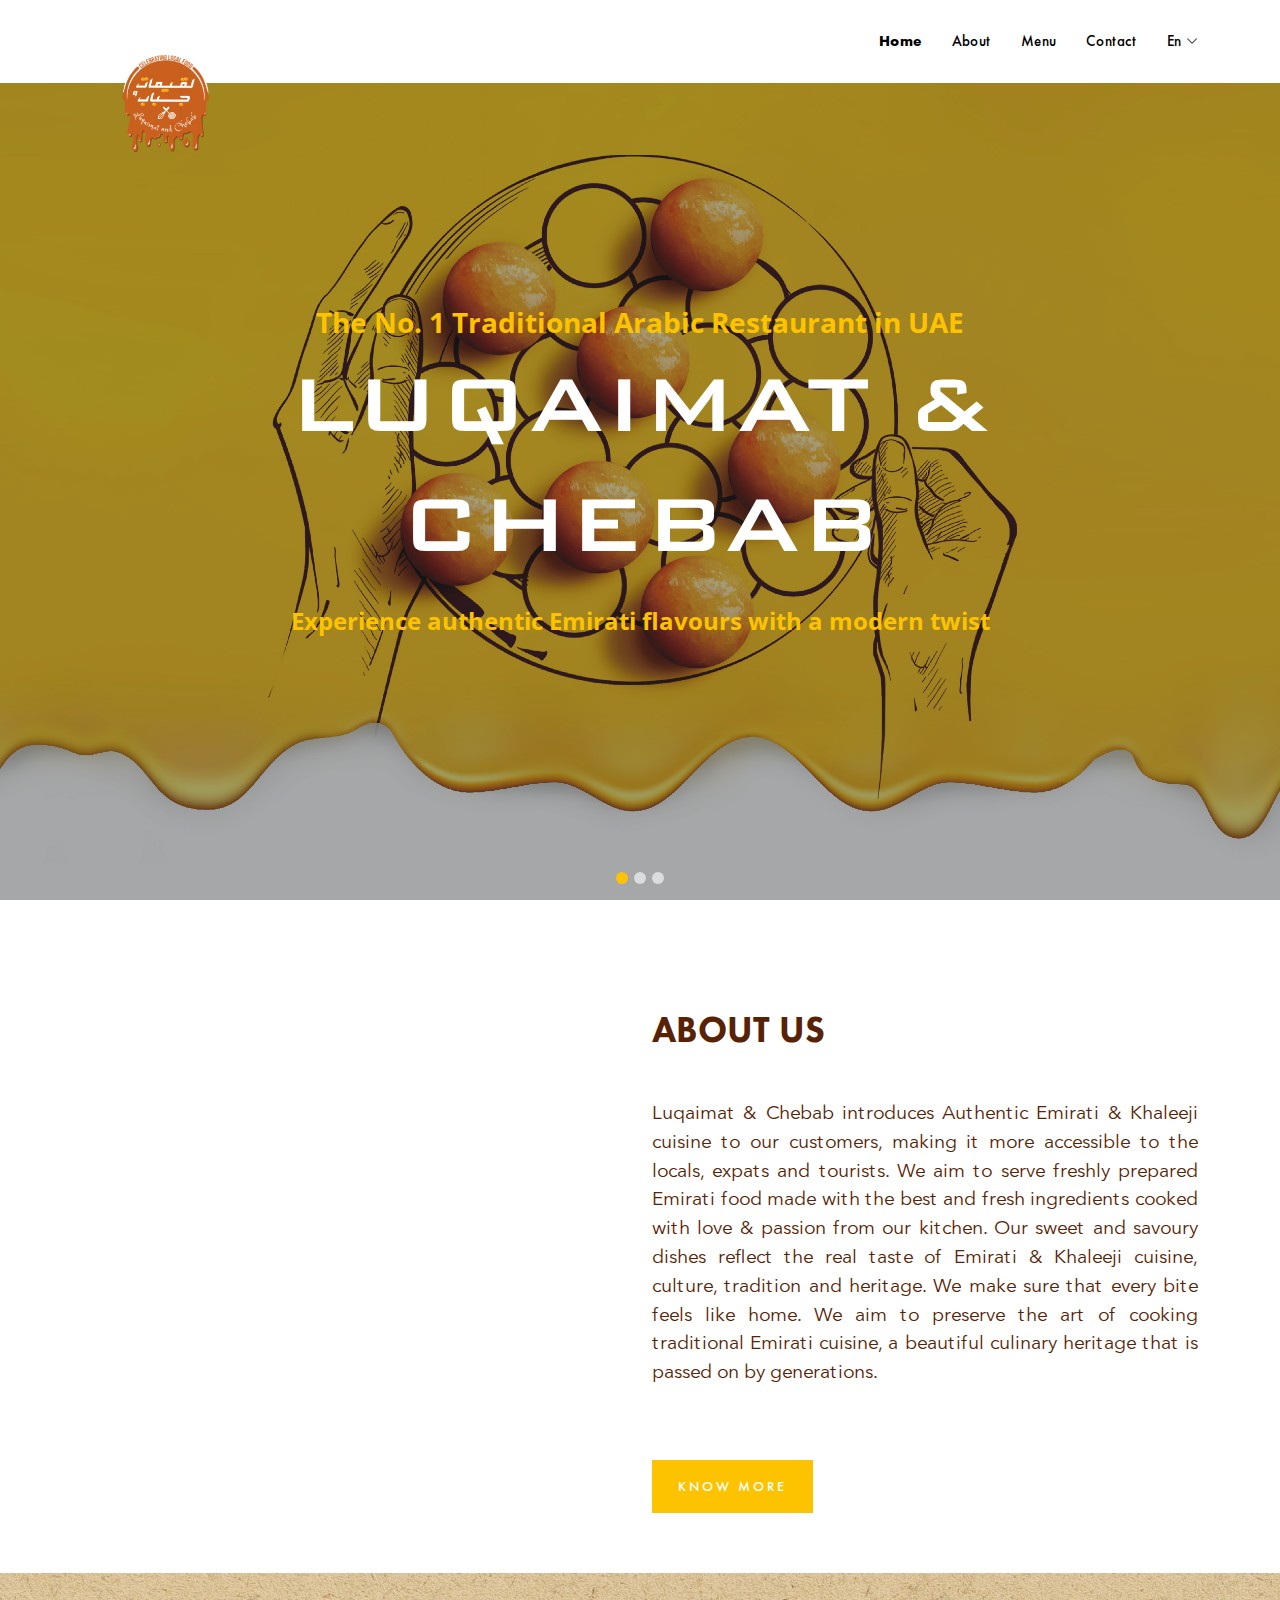
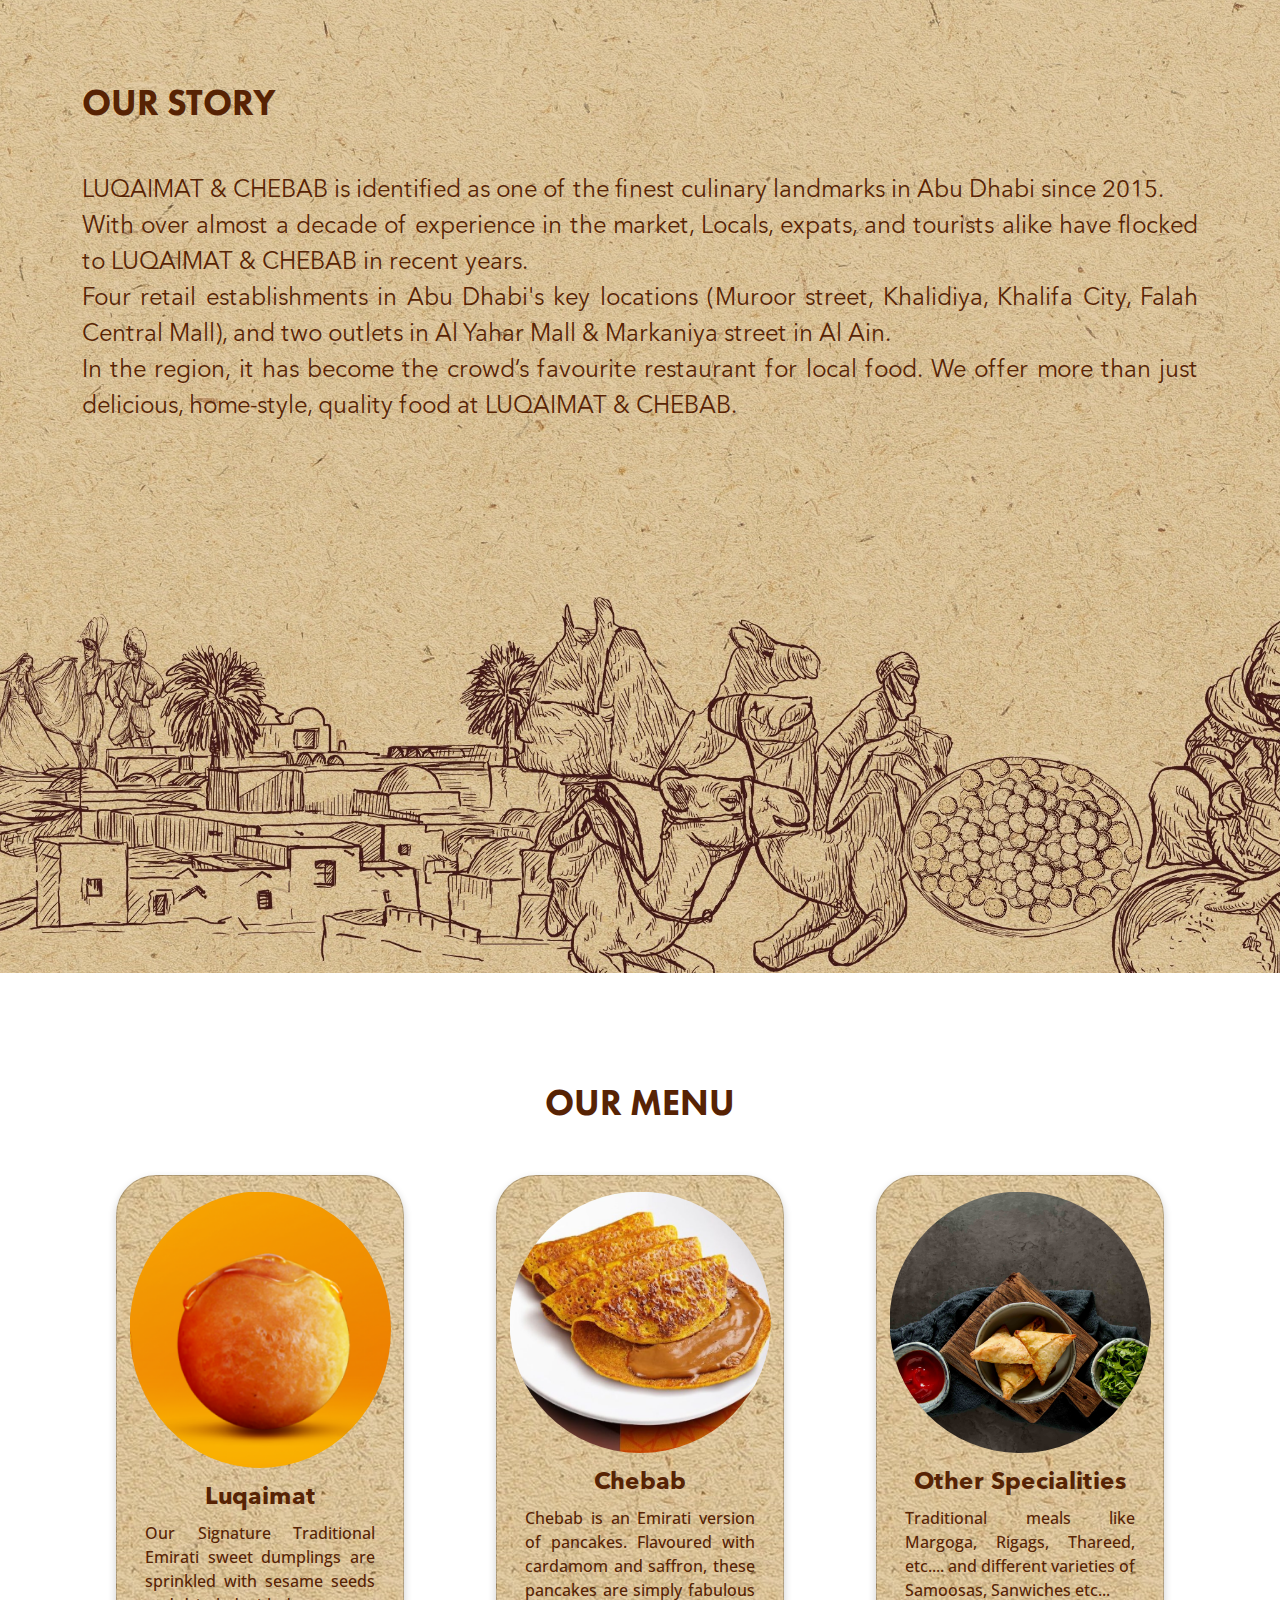
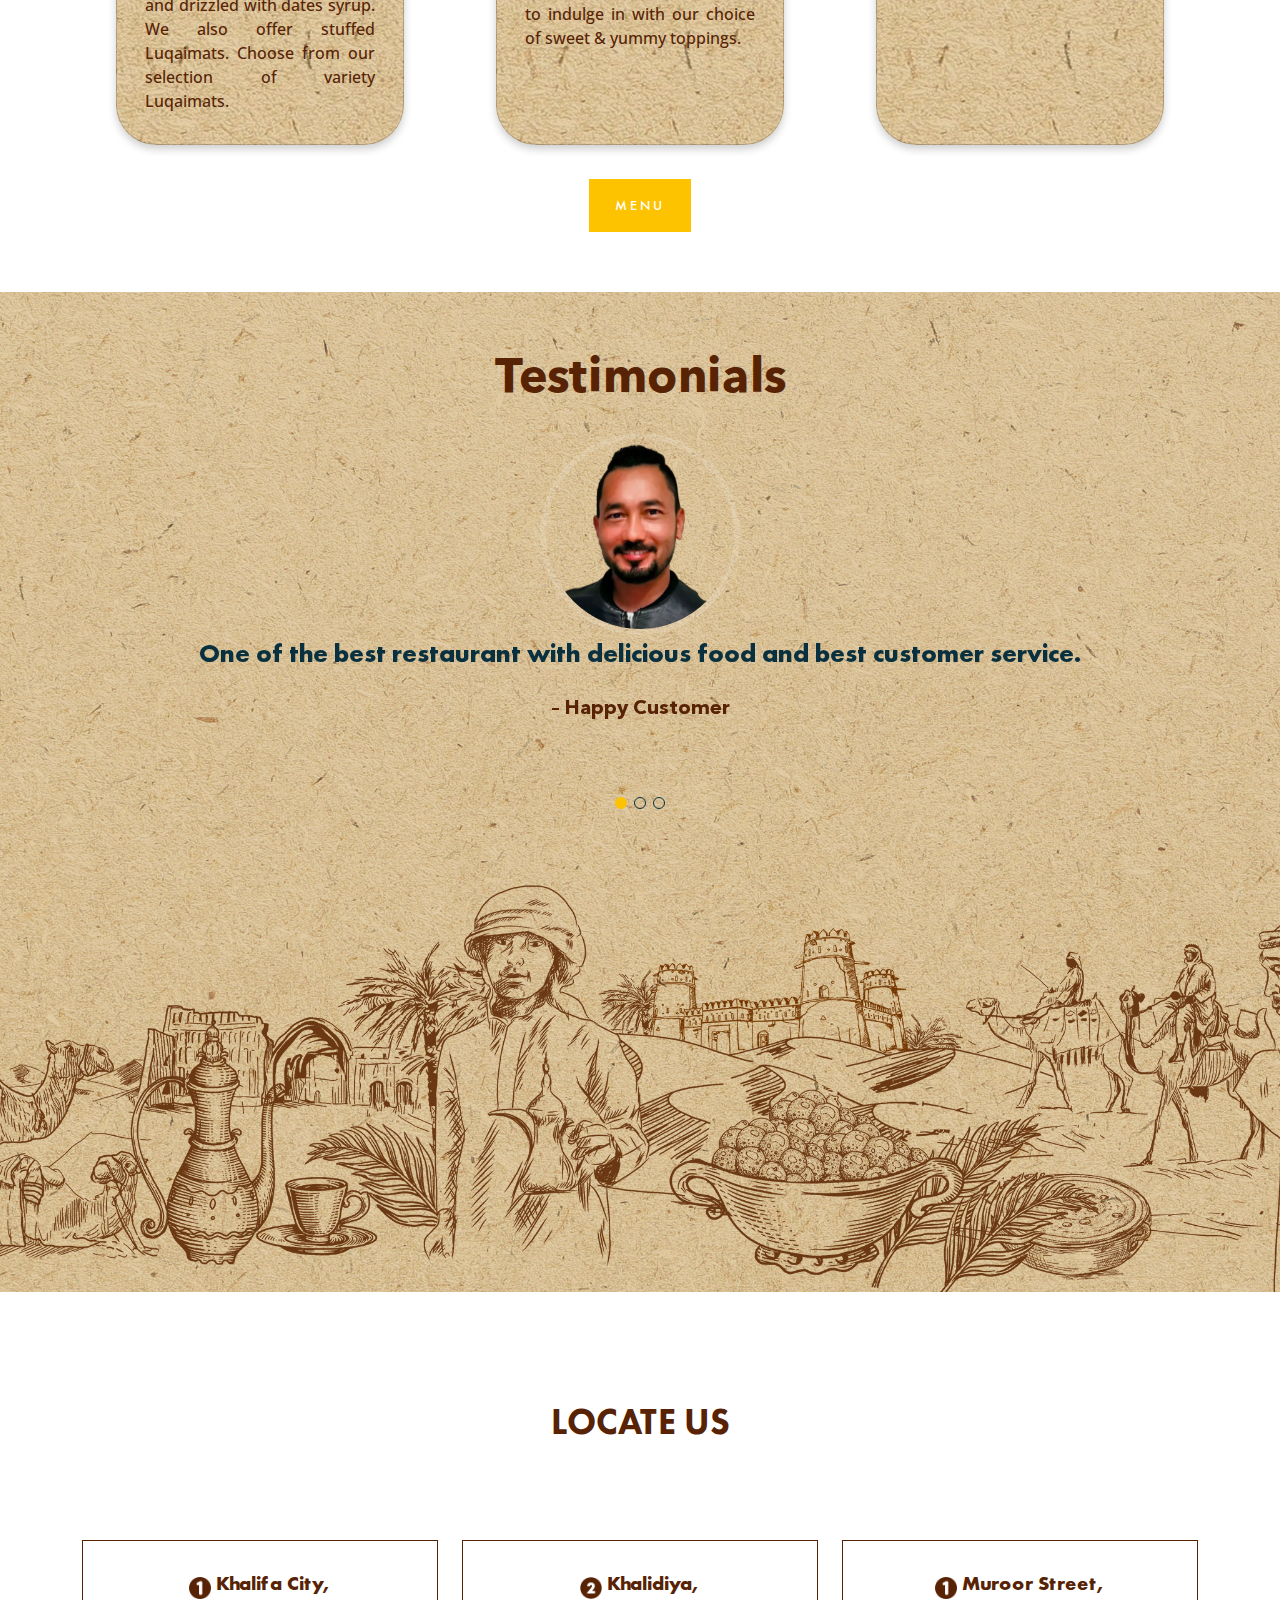
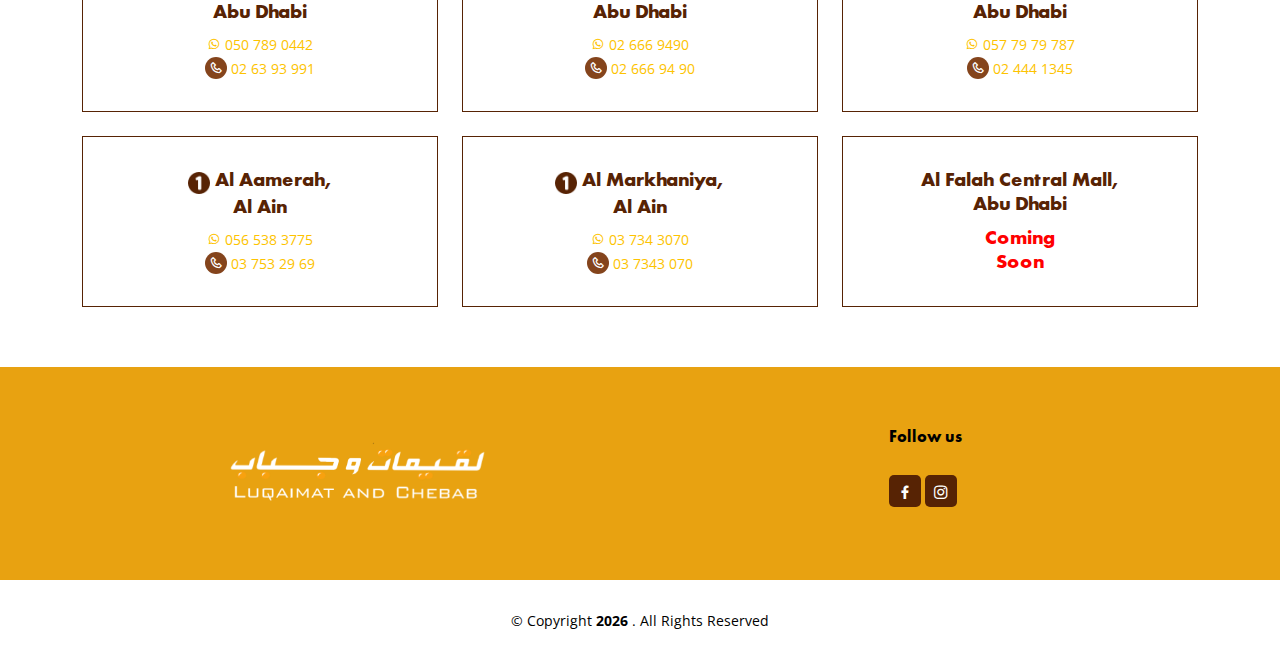
==== commit 7331bd3f: "Update index.html" ====
--- a/index.html
+++ b/index.html
@@ -278,13 +278,18 @@
               </div>
                         
                         
+              
+                        
+              </div>
+              </div>
+              </div>
               <div class="row">
               
               <div class="col-lg-4 col-md-6 loc">
                 <div class="info-box mt-4">
                   
                   <h3> <img height="22px" width="22px" src="assets/img/round.png"> Khalifa City, <br>Abu Dhabi </h3>
-                  <p><a href="tel:050 789 0442"><i class="bx bx-phone"></i> 050 789 0442</a></p>
+                  <p><a href="tel:050 789 0442"><i class="bx bxl-whatsapp"></i> 050 789 0442</a></p>
                      <p><a href="tel:02 63 93 991"><i class="bx bx-phone"></i> 02 63 93 991</a></p>
                 </div>
               </div>
@@ -292,7 +297,7 @@
                 <div class="info-box mt-4">
                   
                   <h3> <img height="22px" width="22px" src="assets/img/number-2.png"> Khalidiya,<br> Abu Dhabi </h3>
-                    <p><a href="tel:02 666 9490"><i class="bx bx-phone"></i> 02 666 9490</a></p>
+                    <p><a href="tel:02 666 9490"><i class="bx bxl-whatsapp"></i> 02 666 9490</a></p>
                      <p><a href="tel:02 666 94 90"><i class="bx bx-phone"></i> 02 666 94 90</a></p>
                 </div>
               </div>
@@ -300,7 +305,7 @@
                 <div class="info-box mt-4">
                   
                   <h3> <img height="22px" width="22px" src="assets/img/round.png"> Muroor Street, <br>Abu Dhabi</h3>
-                  <p><a href="tel:+971 000 000 00"><i class="bx bx-phone"></i> 057 79 79 787</a></p>
+                  <p><a href="tel:+971 000 000 00"><i class="bx bxl-whatsapp"></i> 057 79 79 787</a></p>
                      <p><a href="tel:02 444 1345"><i class="bx bx-phone"></i> 02 444 1345</a></p>
                 </div>
               </div>
@@ -308,7 +313,7 @@
                 <div class="info-box mt-4">
                   
                   <h3> <img height="22px" width="22px" src="assets/img/round.png"> Al Aamerah, <br>Al Ain</h3>
-                    <p><a href="tel:056 538 3775"><i class="bx bx-phone"></i> 056 538 3775</a></p>
+                    <p><a href="tel:056 538 3775"><i class="bx bxl-whatsapp"></i> 056 538 3775</a></p>
                      <p><a href="tel:03 753 29 69"><i class="bx bx-phone"></i> 03 753 29 69</a></p>
                 </div>
               </div>
@@ -316,7 +321,7 @@
                 <div class="info-box mt-4">
                   
                   <h3> <img height="22px" width="22px" src="assets/img/round.png"> Al Markhaniya,<br> Al Ain</h3>
-                  <p><a href="tel:03 734 3070"><i class="bx bx-phone"></i> 03 734 3070</a></p>
+                  <p><a href="tel:03 734 3070"><i class="bx bxl-whatsapp"></i> 03 734 3070</a></p>
                      <p><a href="tel:03 7343 070"><i class="bx bx-phone"></i> 03 7343 070</a></p>
                 </div>
               </div>
@@ -329,10 +334,6 @@
                 </div>
               </div>
             </div>
-                        
-              </div>
-              </div>
-              </div>
           </div>
 
             </div>
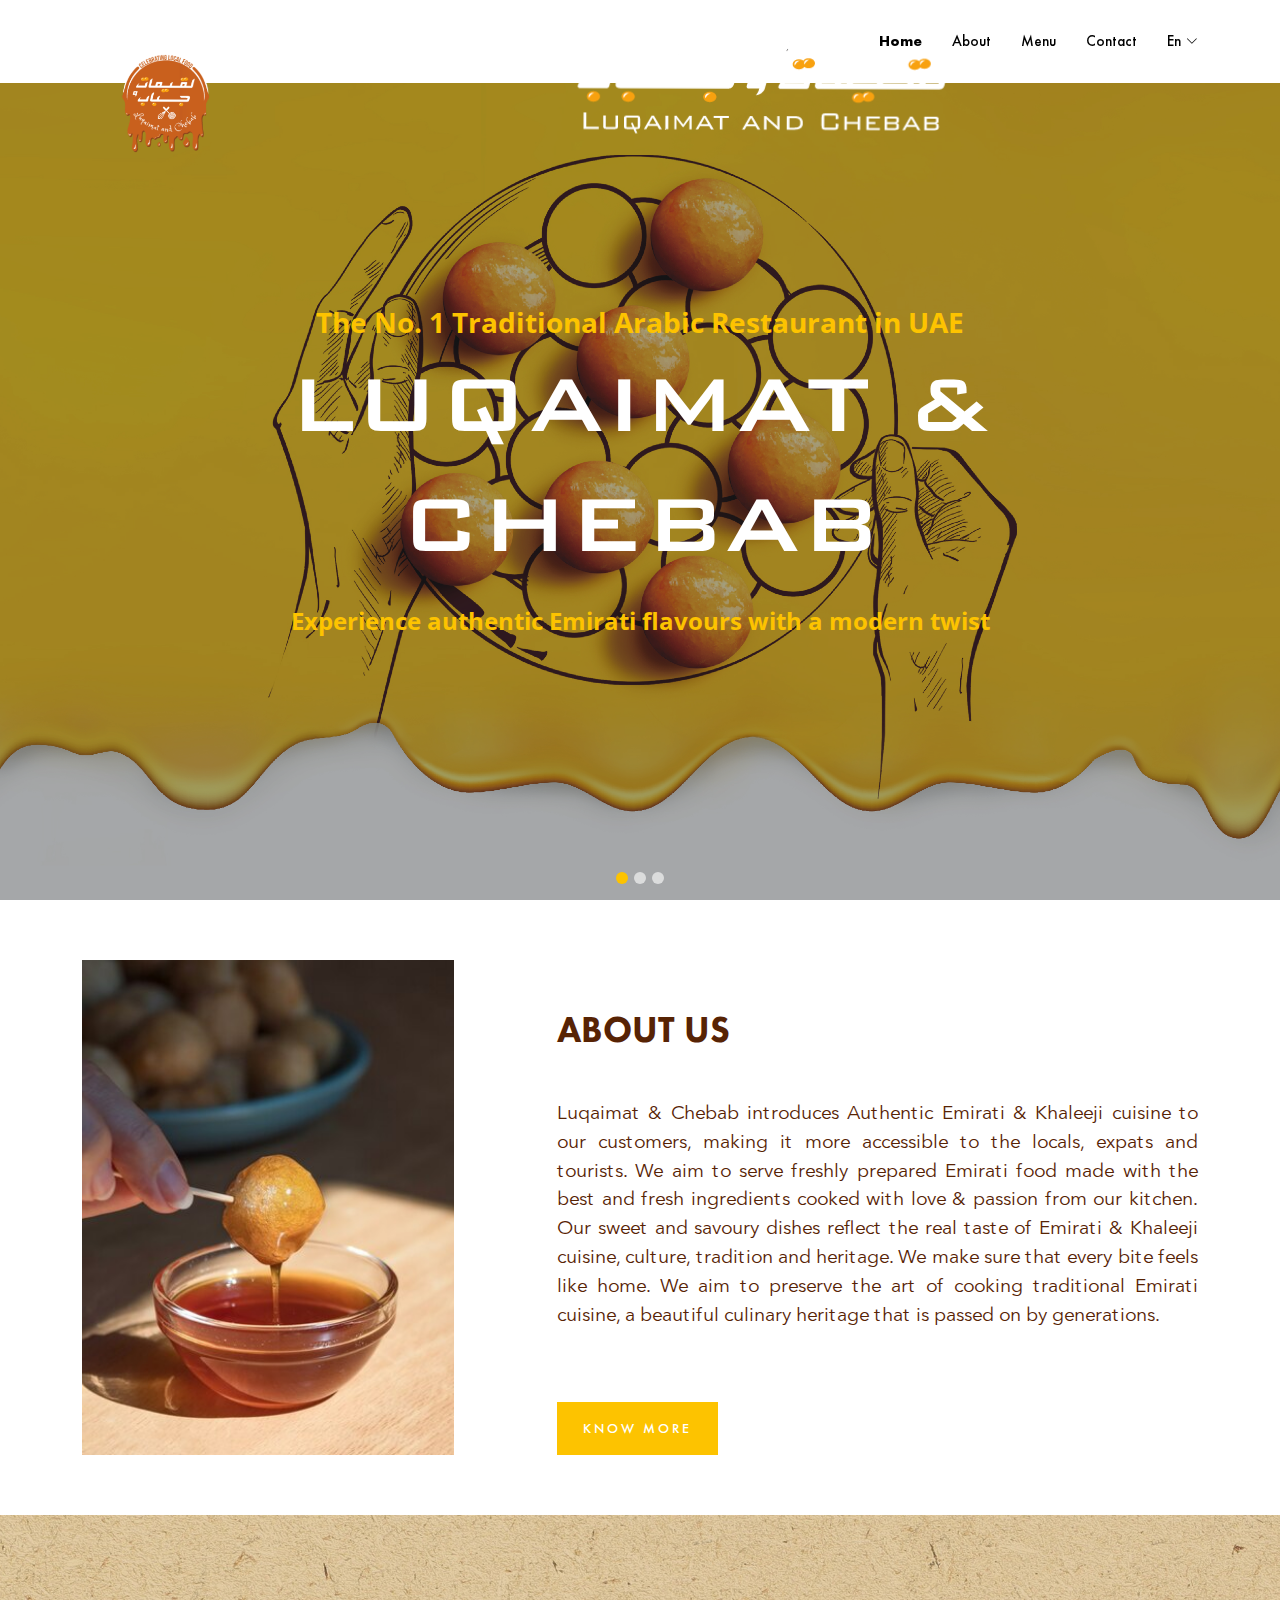
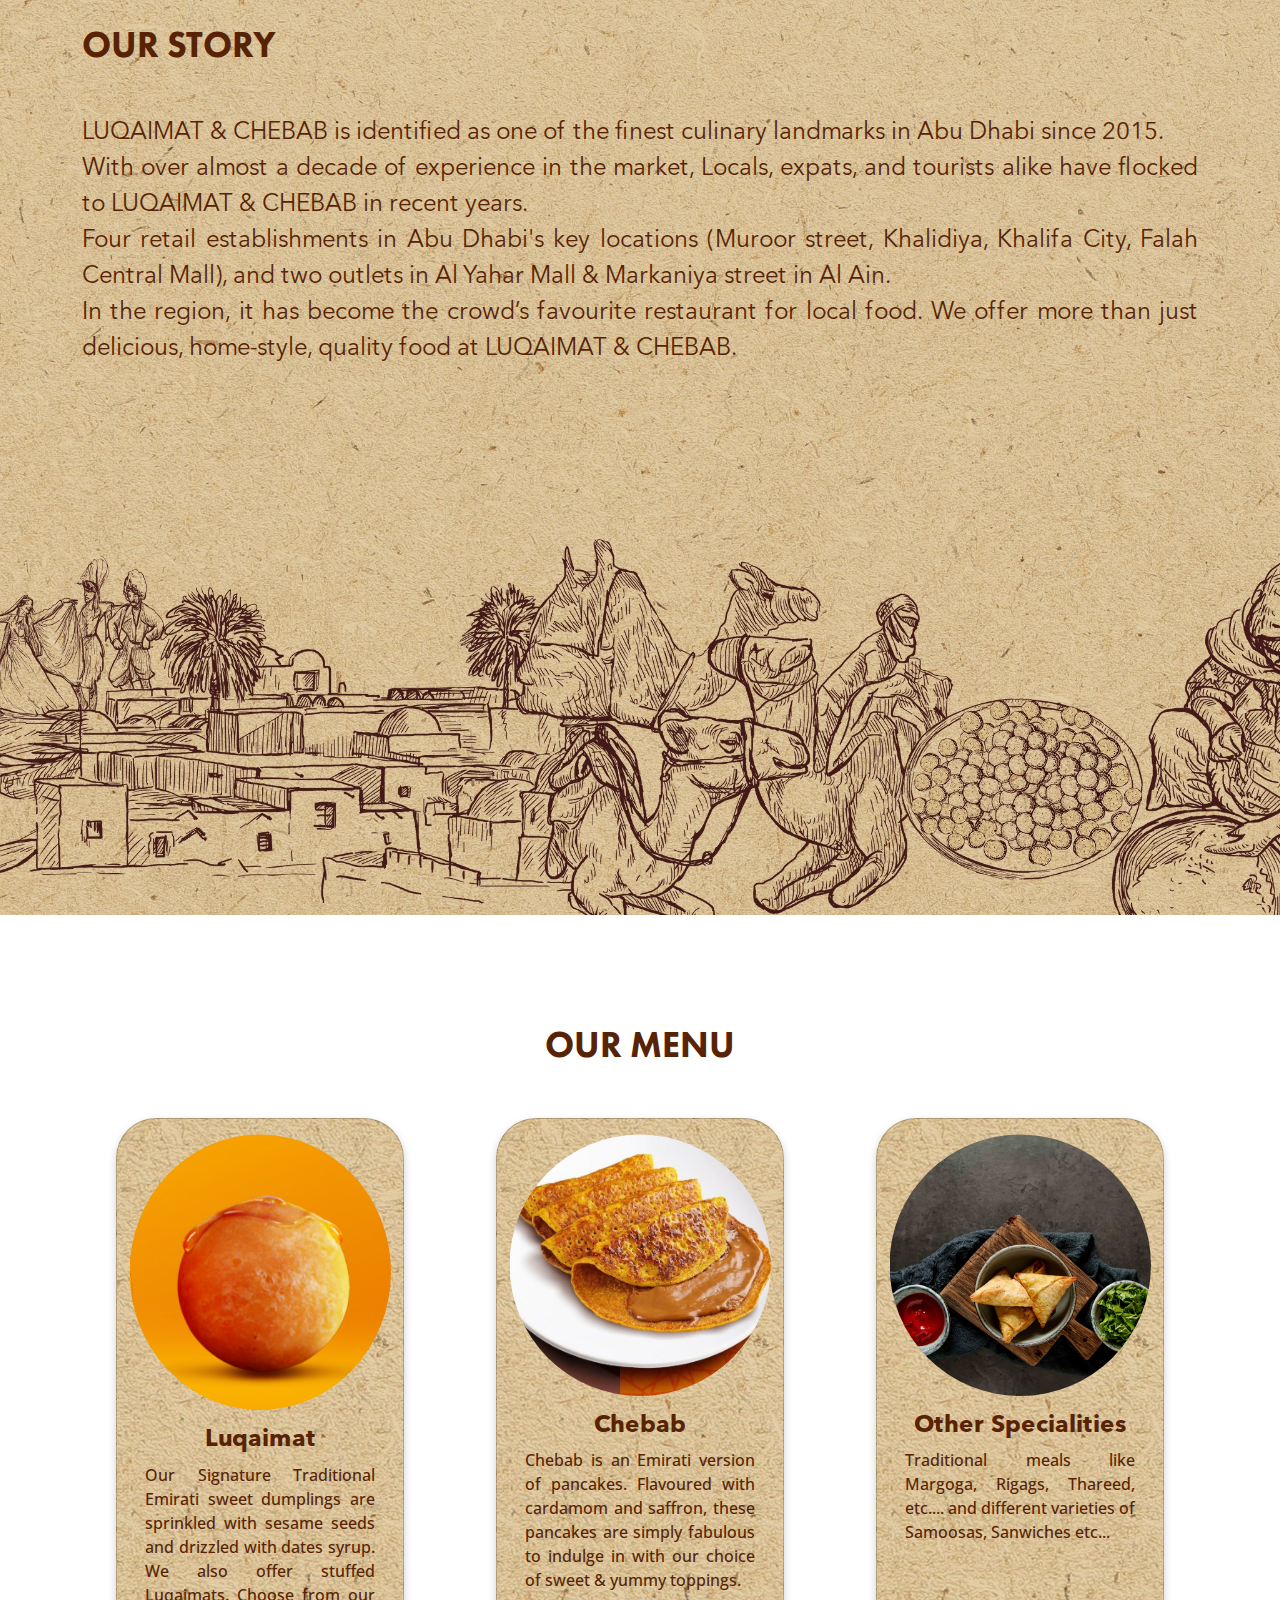
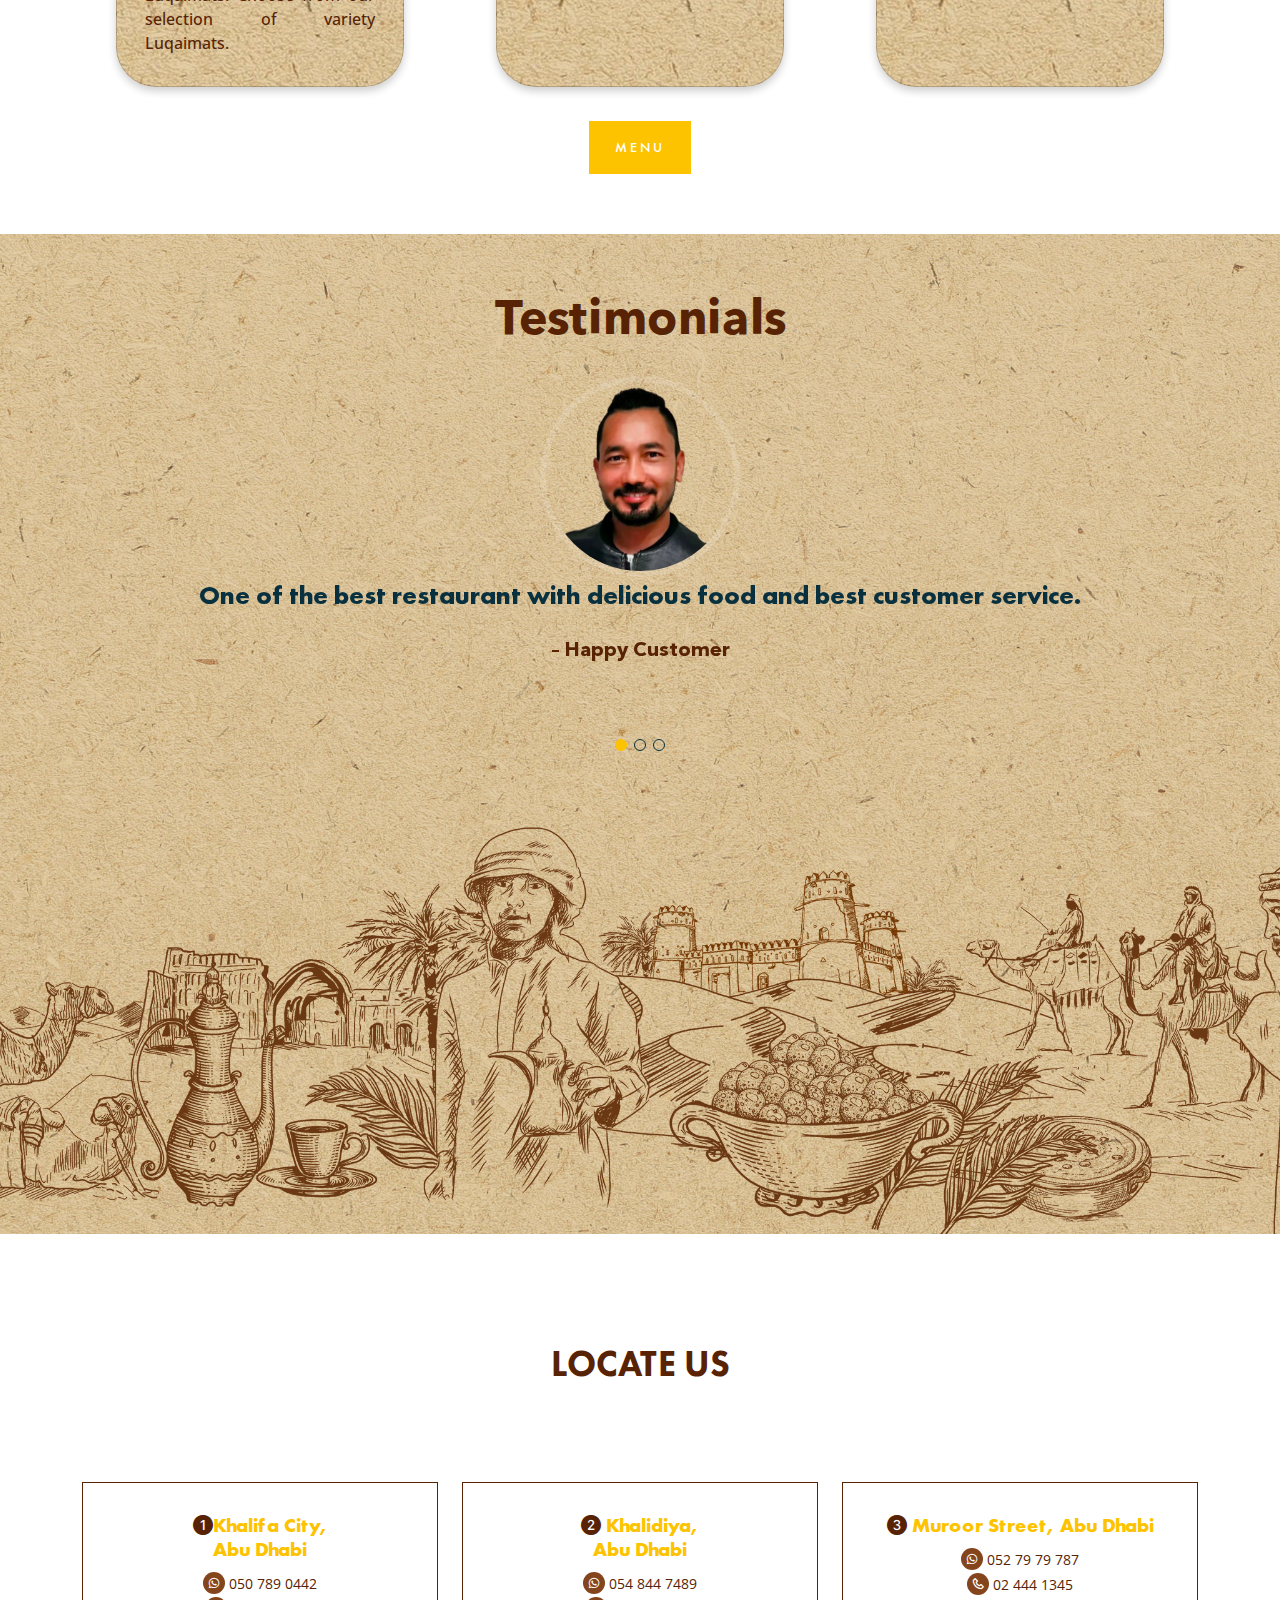
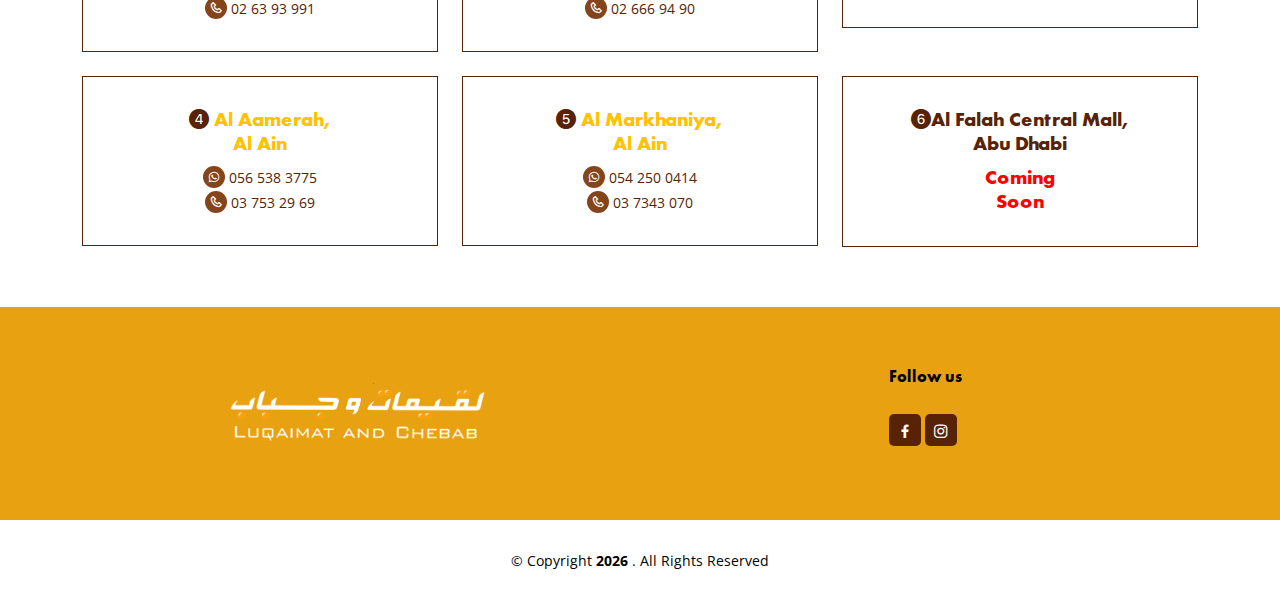
==== commit b203330c: "Update index.html" ====
--- a/index.html
+++ b/index.html
@@ -43,6 +43,7 @@
       <!--<h1 class="logo me-auto"><a href="index.html">Sailor</a></h1>
        Uncomment below if you prefer to use an image logo -->
       <a href="index.html" class="logo me-auto"><img src="assets/img/logo.png" alt="" class="img-fluid"></a>
+      <a href="index.html" class="logo logo-scroll me-auto"><img src="assets/img/log2.png" alt="" class="img-fluid"></a>
 
       <nav id="navbar" class="navbar">
         <ul>
@@ -54,7 +55,7 @@
           <li><a class="nav-link scrollto" href="#contact">Contact</a></li>
           <li class="dropdown"><a href="#"><span>En</span> <i class="bi bi-chevron-down"></i></a>
             <ul>
-              <li><a class="nav-link scrollto" href="about.html">Ar</a></li>
+              <li><a class="nav-link scrollto" href="ar/index.html">Ar</a></li>
               <!--<li><a class="nav-link scrollto" href="team.html">Team</a></li>
               <li><a class="nav-link scrollto" href="testimonials.html">Testimonials</a></li>
 
@@ -143,10 +144,8 @@
 
         <div class="row content">
           
-          <div class="col-lg-6 pt-4 pt-lg-0">
-            <div class="image col-lg-4 d-flex align-items-stretch justify-content-center justify-content-lg-start"></div>
-          </div>
-          <div class="col-lg-6">
+          <div class="image col-xl-5 d-flex align-items-stretch justify-content-center justify-content-lg-start" data-aos="fade-right" data-aos-delay="100"><img src="assets/img/che.jpg"></div>
+          <div class="col-lg-7">
             <h2 class="secondry">About Us</h2>
             <h3></h3>
             <p class="font-Av mb-5">
@@ -268,69 +267,63 @@
             <div class="container content">
              <h2 class="secondry text-center">Locate Us</h2>
               <div class="location-area location-three-area pt-100 pb-100 jarallax">
-              <div class="container">
-              <div class="row align-items-center">
+               <div class="container">
+                <div class="row align-items-center">
                         
-              <div class="location-map text-center">
+                 <div class="location-map text-center">
                         
-              <img src="assets/img/map2.png" alt="images" loading="lazy">
+                  <img src="assets/img/map2.png" alt="images" loading="lazy">
                         
-              </div>
-                        
-                        
-              
-                        
-              </div>
-              </div>
-              </div>
+                 </div>
+                </div>
+               </div>
+               </div>
               <div class="row">
               
               <div class="col-lg-4 col-md-6 loc">
                 <div class="info-box mt-4">
                   
-                  <h3> <img height="22px" width="22px" src="assets/img/round.png"> Khalifa City, <br>Abu Dhabi </h3>
-                  <p><a href="tel:050 789 0442"><i class="bx bxl-whatsapp"></i> 050 789 0442</a></p>
-                     <p><a href="tel:02 63 93 991"><i class="bx bx-phone"></i> 02 63 93 991</a></p>
-                </div>
-              </div>
-              <div class="col-lg-4 col-md-6 loc">
-                <div class="info-box mt-4">
-                  
-                  <h3> <img height="22px" width="22px" src="assets/img/number-2.png"> Khalidiya,<br> Abu Dhabi </h3>
-                    <p><a href="tel:02 666 9490"><i class="bx bxl-whatsapp"></i> 02 666 9490</a></p>
-                     <p><a href="tel:02 666 94 90"><i class="bx bx-phone"></i> 02 666 94 90</a></p>
-                </div>
-              </div>
-              <div class="col-lg-4 col-md-6 loc">
-                <div class="info-box mt-4">
-                  
-                  <h3> <img height="22px" width="22px" src="assets/img/round.png"> Muroor Street, <br>Abu Dhabi</h3>
-                  <p><a href="tel:+971 000 000 00"><i class="bx bxl-whatsapp"></i> 057 79 79 787</a></p>
-                     <p><a href="tel:02 444 1345"><i class="bx bx-phone"></i> 02 444 1345</a></p>
-                </div>
-              </div>
-              <div class="col-lg-4 col-md-6 loc">
-                <div class="info-box mt-4">
-                  
-                  <h3> <img height="22px" width="22px" src="assets/img/round.png"> Al Aamerah, <br>Al Ain</h3>
-                    <p><a href="tel:056 538 3775"><i class="bx bxl-whatsapp"></i> 056 538 3775</a></p>
-                     <p><a href="tel:03 753 29 69"><i class="bx bx-phone"></i> 03 753 29 69</a></p>
-                </div>
-              </div>
-              <div class="col-lg-4 col-md-6 loc">
-                <div class="info-box mt-4">
-                  
-                  <h3> <img height="22px" width="22px" src="assets/img/round.png"> Al Markhaniya,<br> Al Ain</h3>
-                  <p><a href="tel:03 734 3070"><i class="bx bxl-whatsapp"></i> 03 734 3070</a></p>
-                     <p><a href="tel:03 7343 070"><i class="bx bx-phone"></i> 03 7343 070</a></p>
-                </div>
-              </div>
-              <div class="col-lg-4 col-md-6 loc">
-                <div class="info-box mt-4">
-                  
-                  <h3>Al Falah Central Mall,<br> Abu Dhabi</h3>
+                  <h3> <i class="bi bi-1-circle-fill"></i><a href="https://g.co/kgs/YSSGFh">Khalifa City,<br> Abu Dhabi</a>  </h3>
+                  <div><a href="http://wa.me/9710507890442"><i class="bx bxl-whatsapp"></i> 050 789 0442</a></div>
+                     <div><a href="tel:02 63 93 991"><i class="bx bx-phone"></i> 02 63 93 991</a></div>
+                </div>
+              </div>
+              <div class="col-lg-4 col-md-6 loc">
+                <div class="info-box mt-4">
+                  
+                  <h3> <i class="bi bi-2-circle-fill"></i><a href="https://g.co/kgs/93PVRu"> Khalidiya, <br>Abu Dhabi </a> </h3>
+                    <div><a href="http://wa.me/9710548447489"><i class="bx bxl-whatsapp"></i> 054 844 7489</a></div>
+                     <div><a href="tel:02 666 94 90"><i class="bx bx-phone"></i> 02 666 94 90</a></div>
+                </div>
+              </div>
+              <div class="col-lg-4 col-md-6 loc">
+                <div class="info-box mt-4">
+                  
+                  <h3> <i class="bi bi-3-circle-fill"></i><a href="https://g.co/kgs/PSNAxJ"> Muroor Street, Abu Dhabi</a> </h3>
+                  <div><a href="http://wa.me/9710527979787"><i class="bx bxl-whatsapp"></i> 052 79 79 787</a></div>
+                     <div><a href="tel:02 444 1345"><i class="bx bx-phone"></i> 02 444 1345</a></div>
+                </div>
+              </div>
+              <div class="col-lg-4 col-md-6 loc">
+                <div class="info-box mt-4">
+                  
+                  <h3> <i class="bi bi-4-circle-fill"></i><a href="https://g.co/kgs/gHLoz1"> Al Aamerah, <br>Al Ain</a> </h3>
+                    <div><a href="http://wa.me/9710565383775"><i class="bx bxl-whatsapp"></i> 056 538 3775</a></div>
+                     <div><a href="tel:03 753 29 69"><i class="bx bx-phone"></i> 03 753 29 69</a></div>
+                </div>
+              </div>
+              <div class="col-lg-4 col-md-6 loc">
+                <div class="info-box mt-4">
+                  
+                  <h3> <i class="bi bi-5-circle-fill"></i><a href="https://g.co/kgs/pycQu7"> Al Markhaniya,<br> Al Ain</a> </h3>
+                  <div><a href="http://wa.me/9710542500414"><i class="bx bxl-whatsapp"></i> 054 250 0414</a></div>
+                     <div><a href="tel:03 7343 070"><i class="bx bx-phone"></i> 03 7343 070</a></div>
+                </div>
+              </div>
+              <div class="col-lg-4 col-md-6 loc">
+                <div class="info-box mt-4">
+                  <h3> <i class="bi bi-6-circle-fill"></i>Al Falah Central Mall,<br> Abu Dhabi</h3>
                   <p style="color:red; font-weight: bolder;font-family: 'Futura PT'; font-size: 20px; padding-bottom: 3px;">Coming <br>Soon </p>
-                    
                 </div>
               </div>
             </div>
--- a/assets/css/style.css
+++ b/assets/css/style.css
@@ -1283,7 +1283,13 @@
   margin-bottom: 40px;
   text-transform: uppercase;
 }
-.bx-phone, .bx-whatsapp{
+.bx-phone{
+   color: #fff;
+   background-color: #84441c;
+   border-radius: 50%;
+   padding: 4px;
+}
+.bxl-whatsapp{
    color: #fff;
    background-color: #84441c;
    border-radius: 50%;
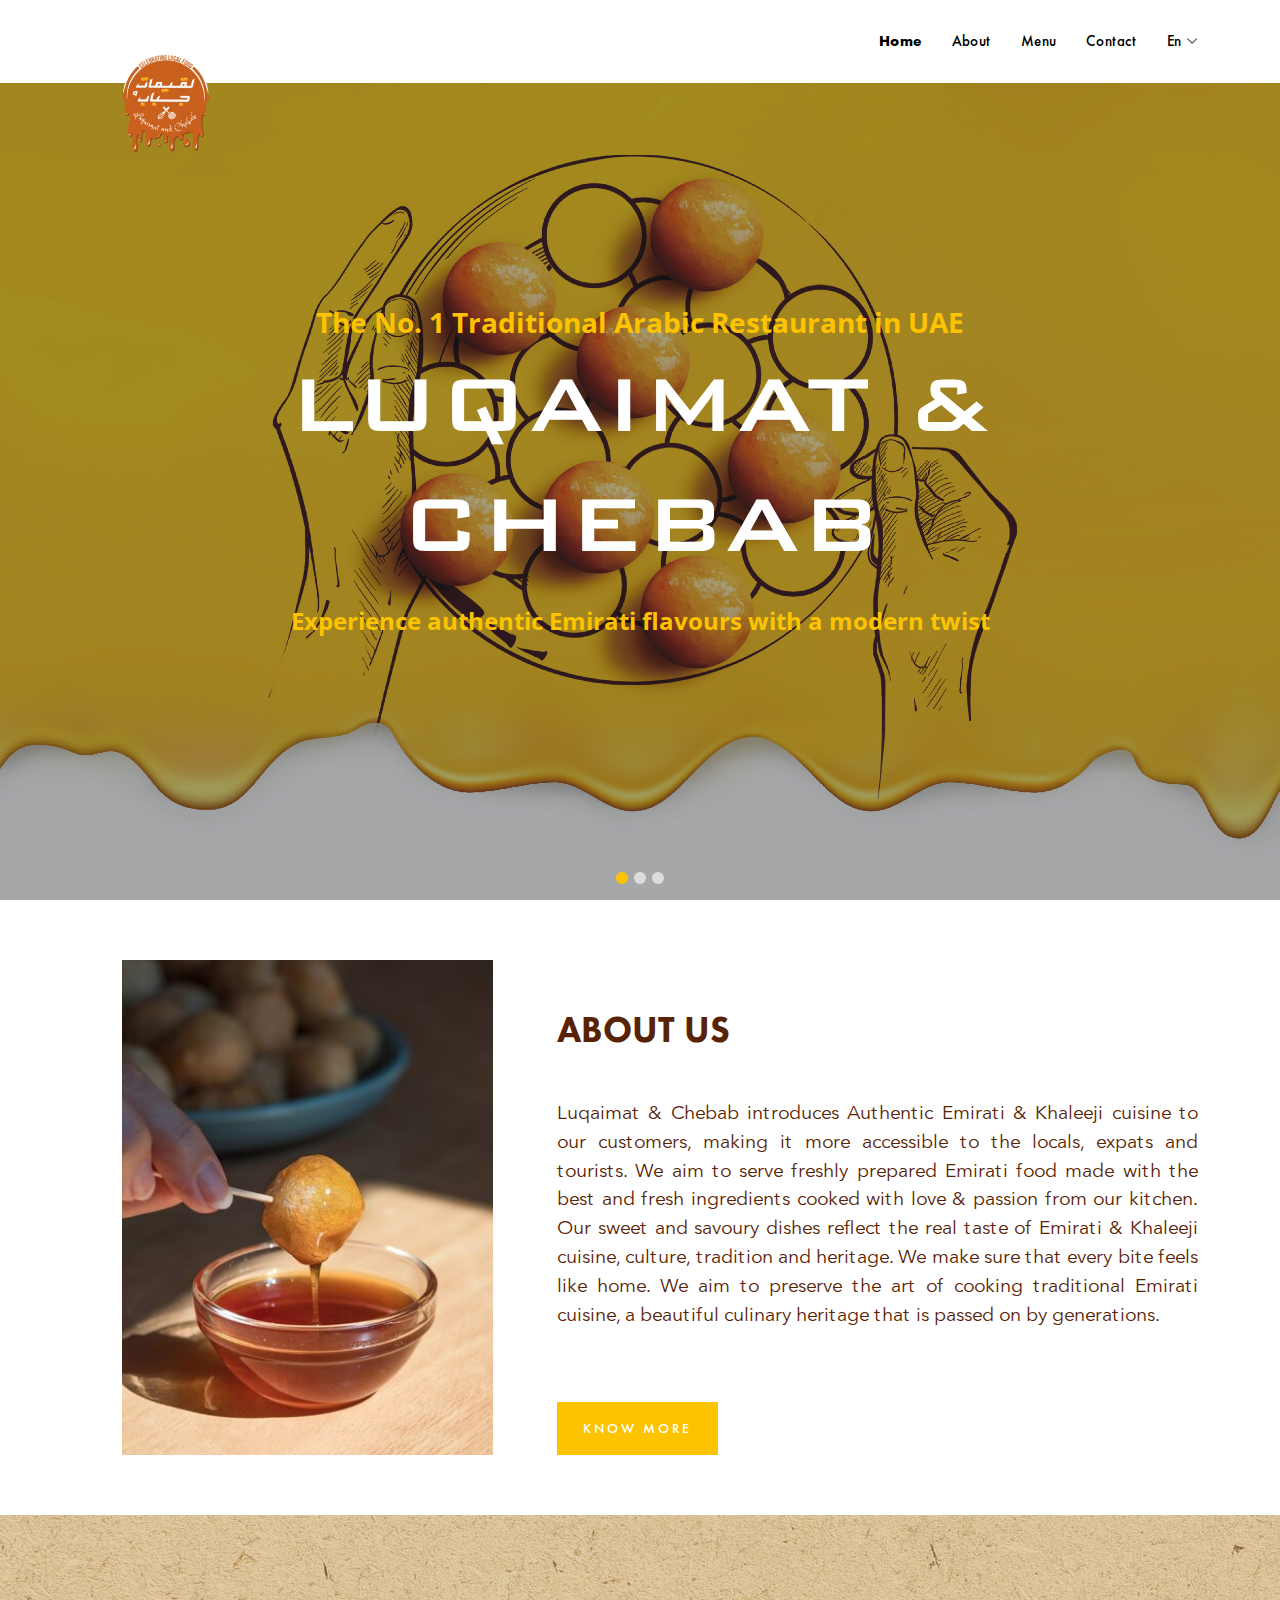
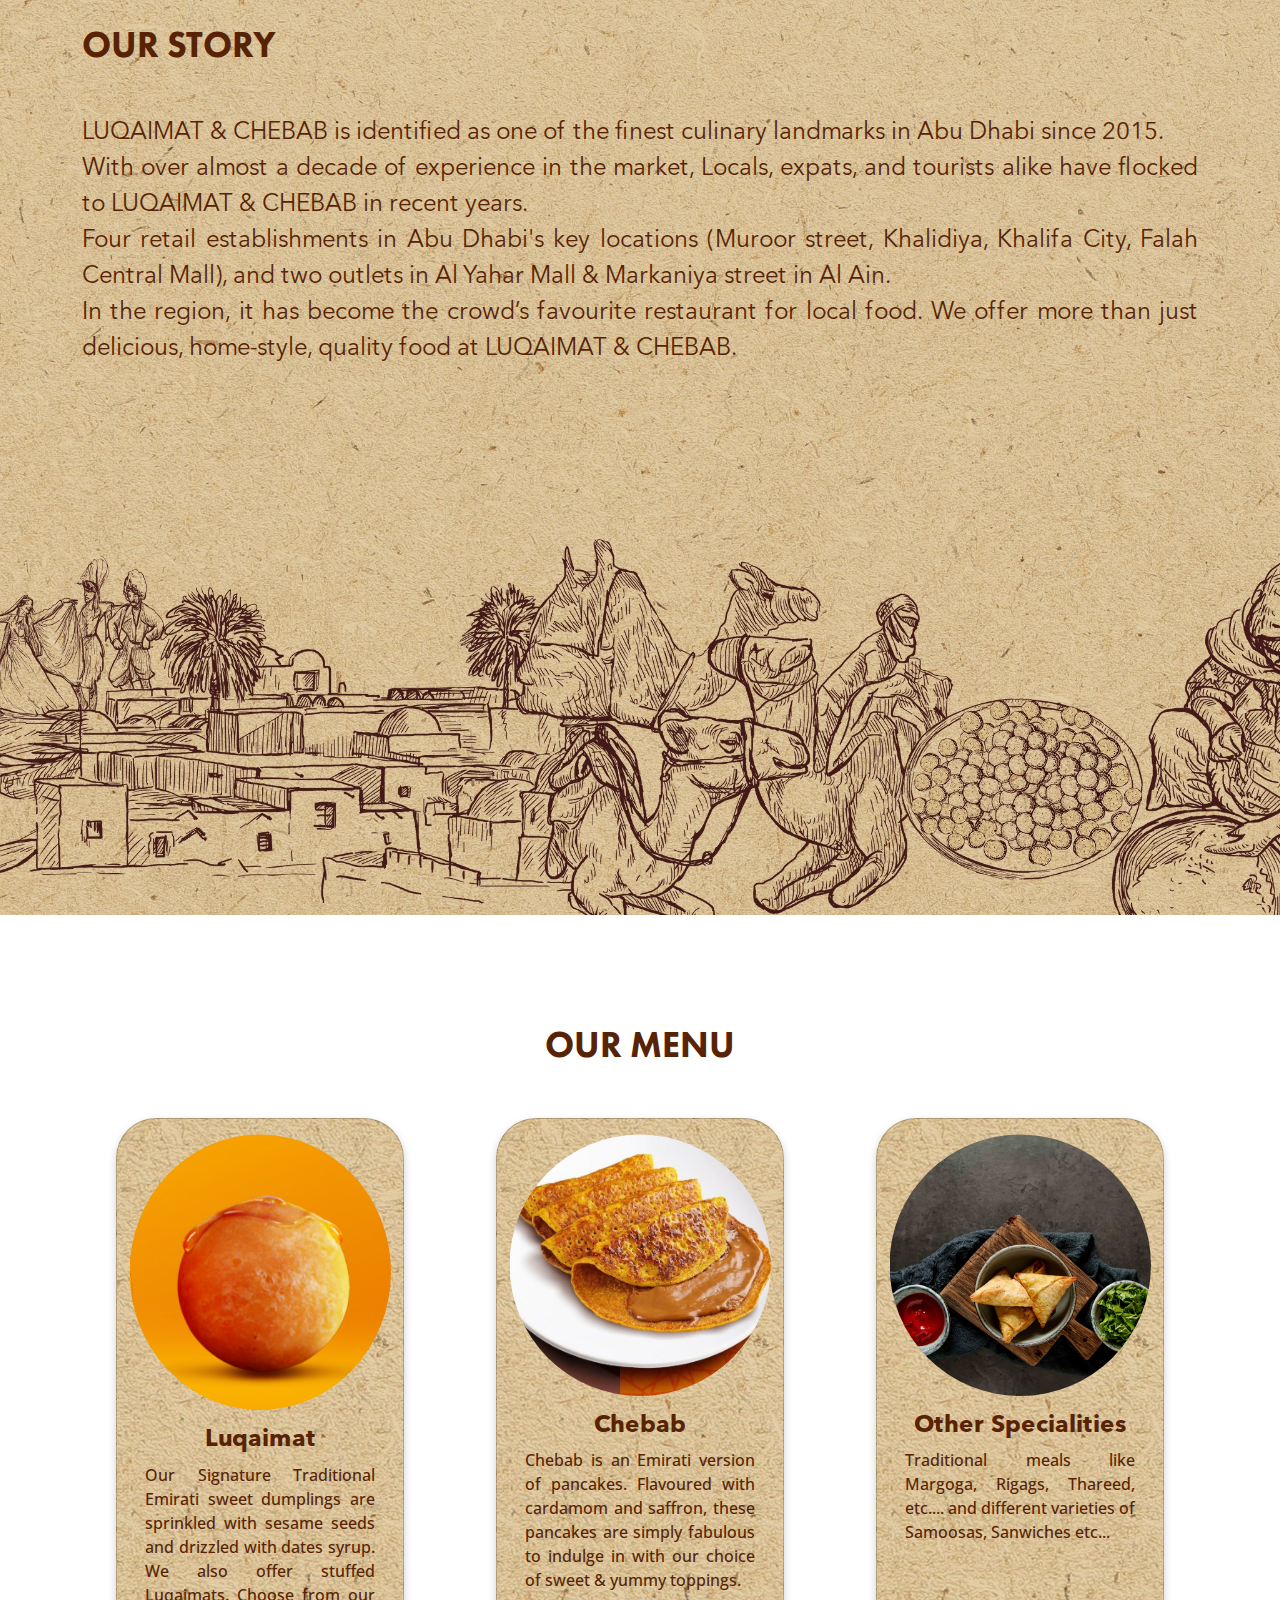
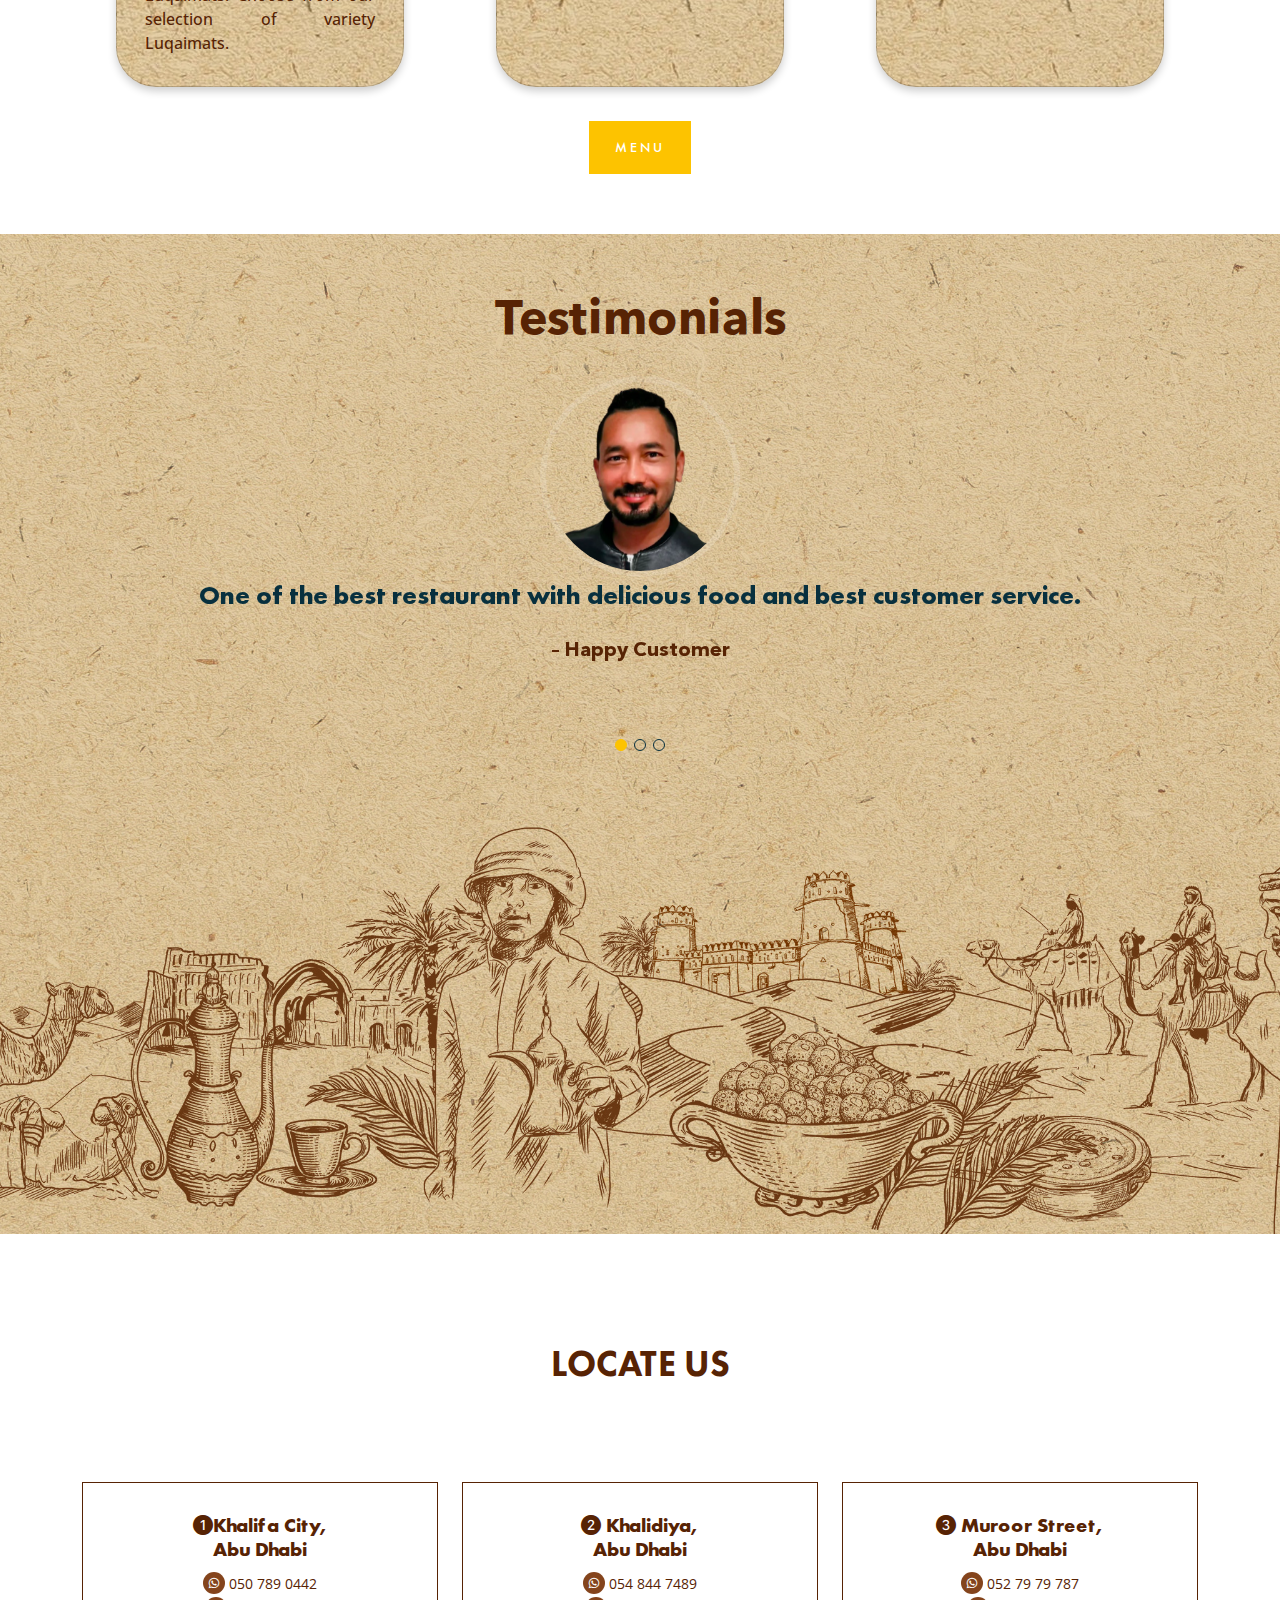
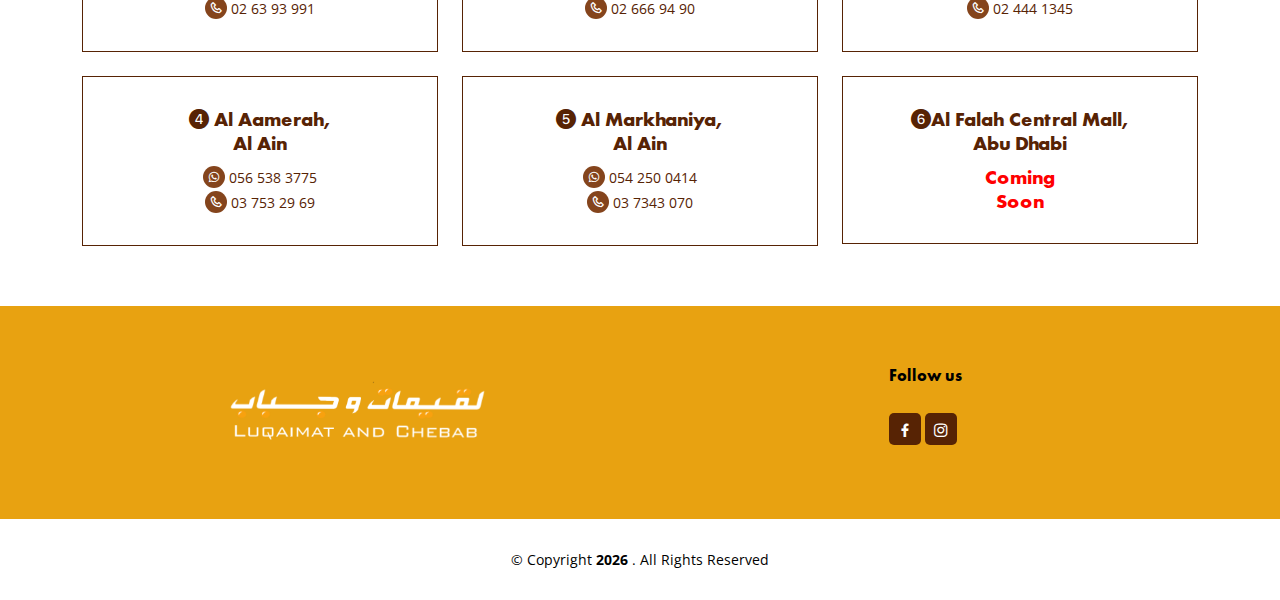
==== commit 66b75797: "Update index.html" ====
--- a/index.html
+++ b/index.html
@@ -144,7 +144,7 @@
 
         <div class="row content">
           
-          <div class="image col-xl-5 d-flex align-items-stretch justify-content-center justify-content-lg-start" data-aos="fade-right" data-aos-delay="100"><img src="assets/img/che.jpg"></div>
+          <div class="image col-xl-5 d-flex align-items-stretch justify-content-center text-center" data-aos="fade-right" data-aos-delay="100"><img src="assets/img/che.jpg"></div>
           <div class="col-lg-7">
             <h2 class="secondry">About Us</h2>
             <h3></h3>
@@ -299,7 +299,7 @@
               <div class="col-lg-4 col-md-6 loc">
                 <div class="info-box mt-4">
                   
-                  <h3> <i class="bi bi-3-circle-fill"></i><a href="https://g.co/kgs/PSNAxJ"> Muroor Street, Abu Dhabi</a> </h3>
+                  <h3> <i class="bi bi-3-circle-fill"></i><a href="https://g.co/kgs/PSNAxJ"> Muroor Street, <br>Abu Dhabi</a> </h3>
                   <div><a href="http://wa.me/9710527979787"><i class="bx bxl-whatsapp"></i> 052 79 79 787</a></div>
                      <div><a href="tel:02 444 1345"><i class="bx bx-phone"></i> 02 444 1345</a></div>
                 </div>
@@ -323,7 +323,7 @@
               <div class="col-lg-4 col-md-6 loc">
                 <div class="info-box mt-4">
                   <h3> <i class="bi bi-6-circle-fill"></i>Al Falah Central Mall,<br> Abu Dhabi</h3>
-                  <p style="color:red; font-weight: bolder;font-family: 'Futura PT'; font-size: 20px; padding-bottom: 3px;">Coming <br>Soon </p>
+                  <p style="color:red; font-weight: bolder;font-family: 'Futura PT'; font-size: 20px; padding-bottom: px;">Coming <br>Soon </p>
                 </div>
               </div>
             </div>
--- a/assets/css/style.css
+++ b/assets/css/style.css
@@ -104,6 +104,14 @@
   margin-top: -15px;
 
 }
+#header .logo-scroll img {
+  max-height: 150px;
+  position: absolute;
+  margin-top: -15px;
+  visibility: hidden;
+
+}
+
 
 /*--------------------------------------------------------------
 # Navigation Menu
@@ -628,7 +636,7 @@
 .breadcrumbs {
   padding: 18px 0;
   background: #f8f9fa;
-  min-height: 40px;
+  min-height: 80px;
   margin-top: 80px;
 }
 
@@ -745,10 +753,11 @@
   font-size: 1.2rem;
 }
 .about .image {
-  background-image: url('../img/luq.jpg') center center no-repeat;
+  background-image: url('assets/img/che.jpg') center center no-repeat;
   background-size: cover;
-  min-height: 5rem;
-}
+  min-height: 400px;
+}
+
 /*--buttons--*/
 .btn {
     padding: 15px 25px;
@@ -1283,17 +1292,15 @@
   margin-bottom: 40px;
   text-transform: uppercase;
 }
-.bx-phone{
+.bx-phone ,.bxl-whatsapp {
    color: #fff;
    background-color: #84441c;
    border-radius: 50%;
    padding: 4px;
 }
-.bxl-whatsapp{
+.bi-1-circle{
    color: #fff;
    background-color: #84441c;
-   border-radius: 50%;
-   padding: 4px;
 }
 .location-area {
   background-image: url(../images/map.png);
@@ -1521,12 +1528,21 @@
 }
 
 
- .info-box h3 {
+ .info-box h3  {
   font-size: 20px;
   color: #572304;
   font-weight: 700;
   margin: 10px 0;
 }
+ .info-box h3 a{
+  font-size: 20px;
+  color: #572304;
+  font-weight: 700;
+  margin: 10px 0;
+}
+ .info-box h3 a:hover{
+ color: #e6b40b;
+}
 
  .info-box div a{
   padding: 0;
@@ -1534,6 +1550,9 @@
   font-size: 14px;
   margin-bottom: 0;
   color: #572304;
+}
+ .info-box div a:hover{
+  color: #e6b40b;
 }
  .info-box p{
   padding: 0;
@@ -1666,6 +1685,24 @@
     transform: rotate(360deg);
   }
 }
+#form-message-warning, #form-message-success {
+  display: none; }
+
+#form-message-warning {
+  color: red; }
+
+#form-message-success {
+  color: #28a745;
+  font-size: 20px;
+  font-weight: 700; }
+
+.submitting {
+  float: left;
+  width: 100%;
+  padding: 10px 0;
+  display: none;
+  font-size: 16px;
+  font-weight: 500; }
 
 /*--------------------------------------------------------------
 # Blog
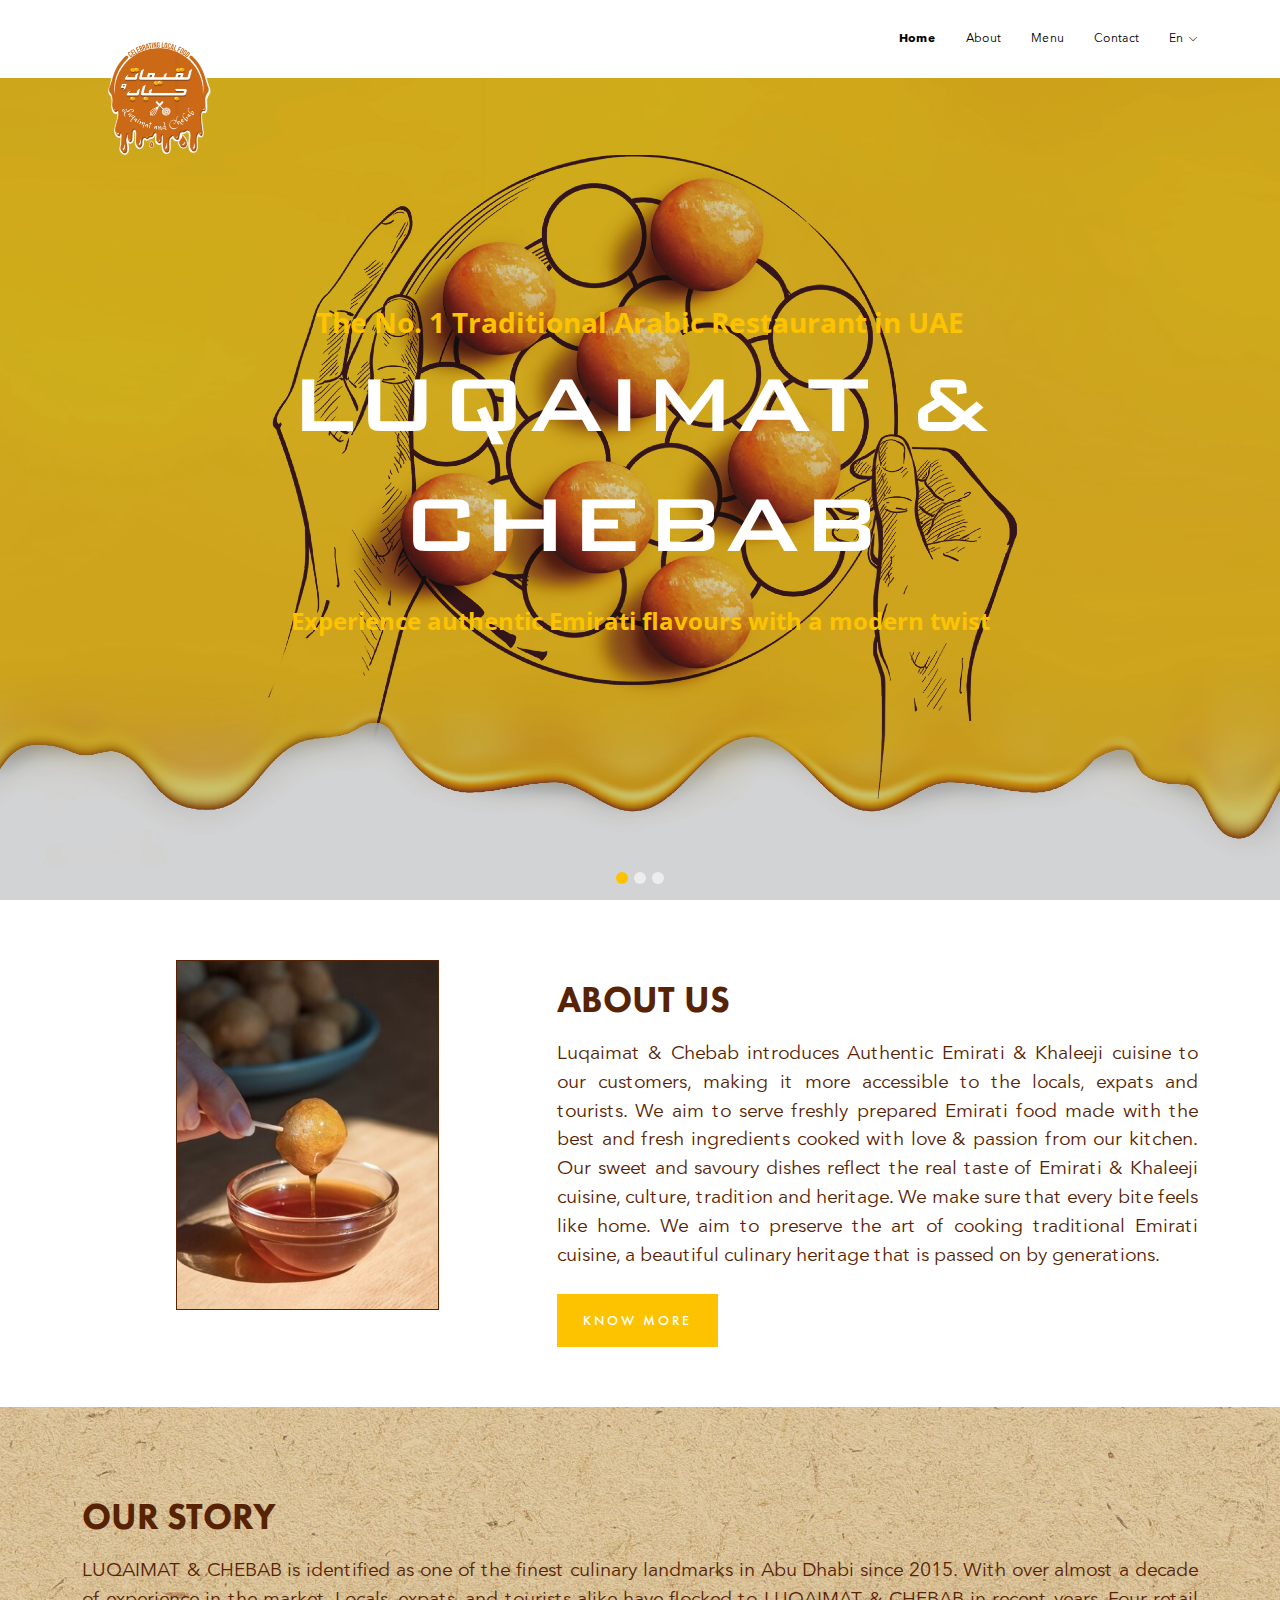
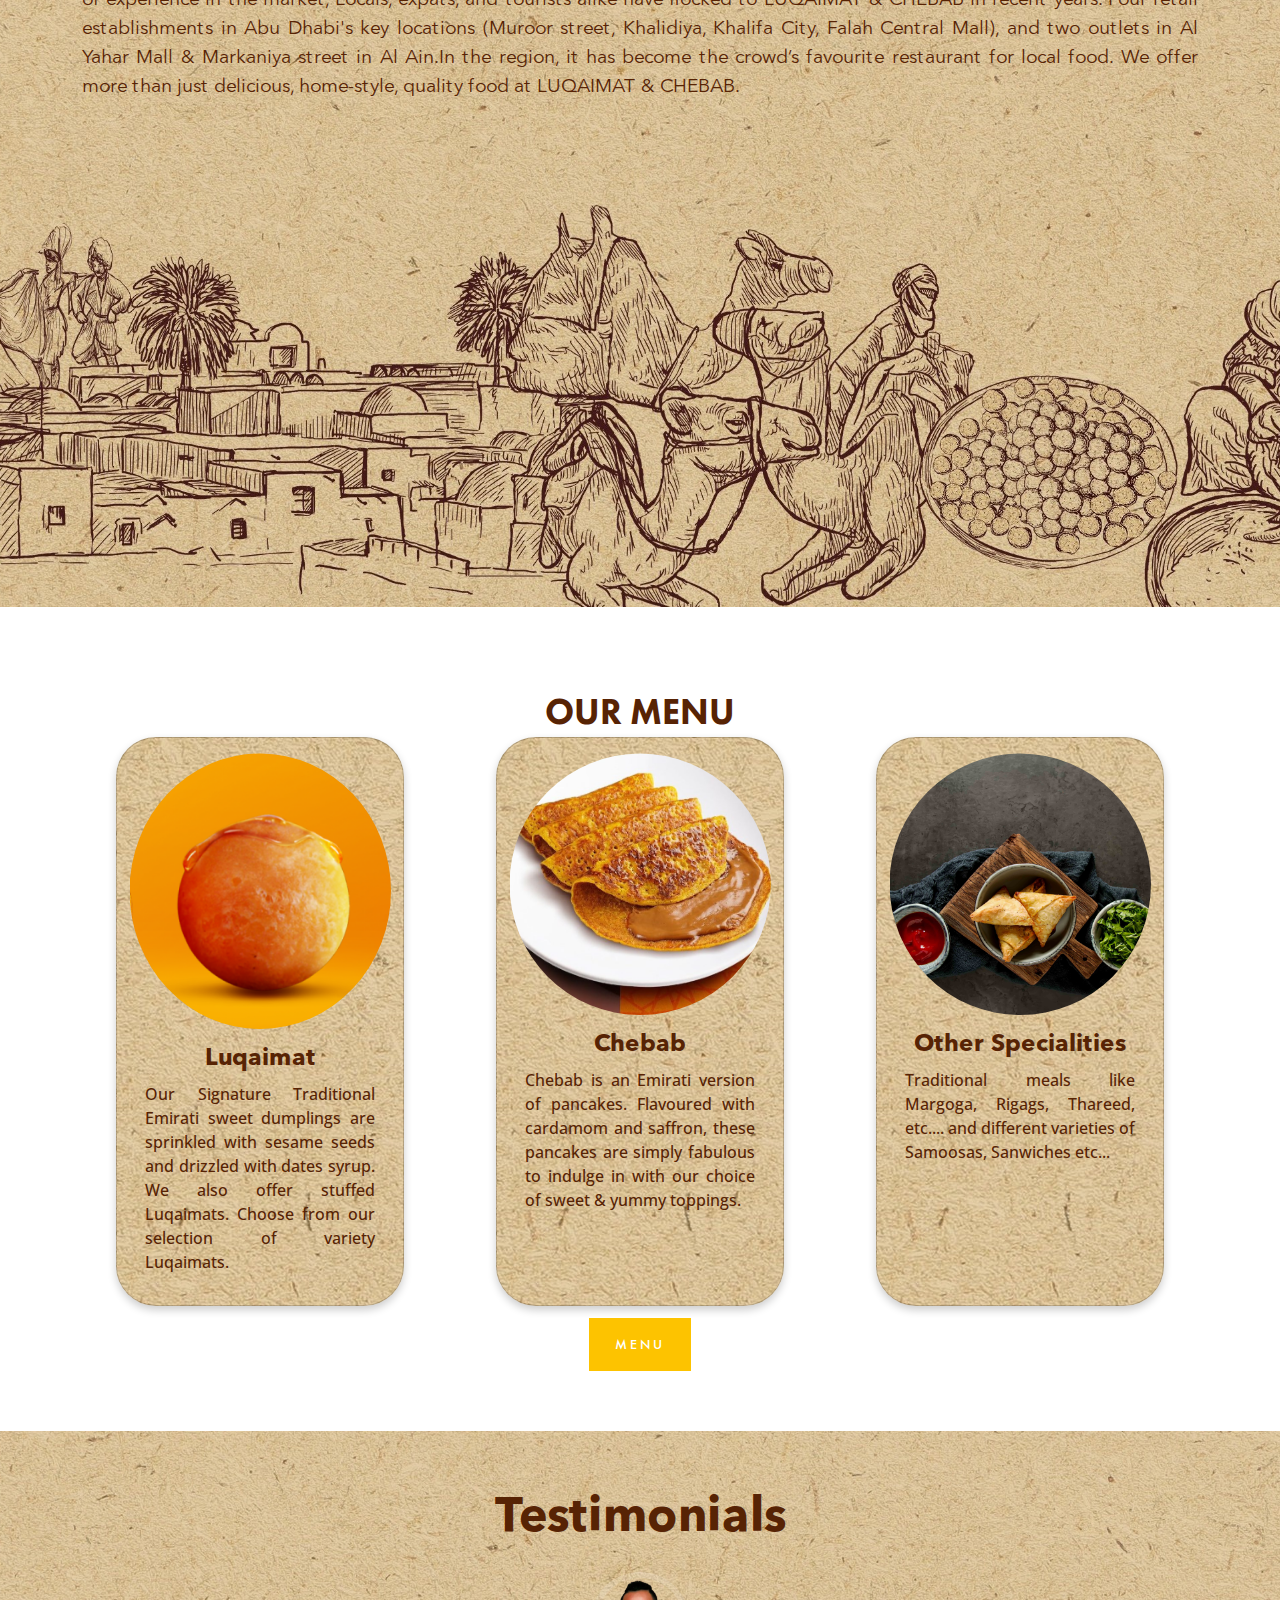
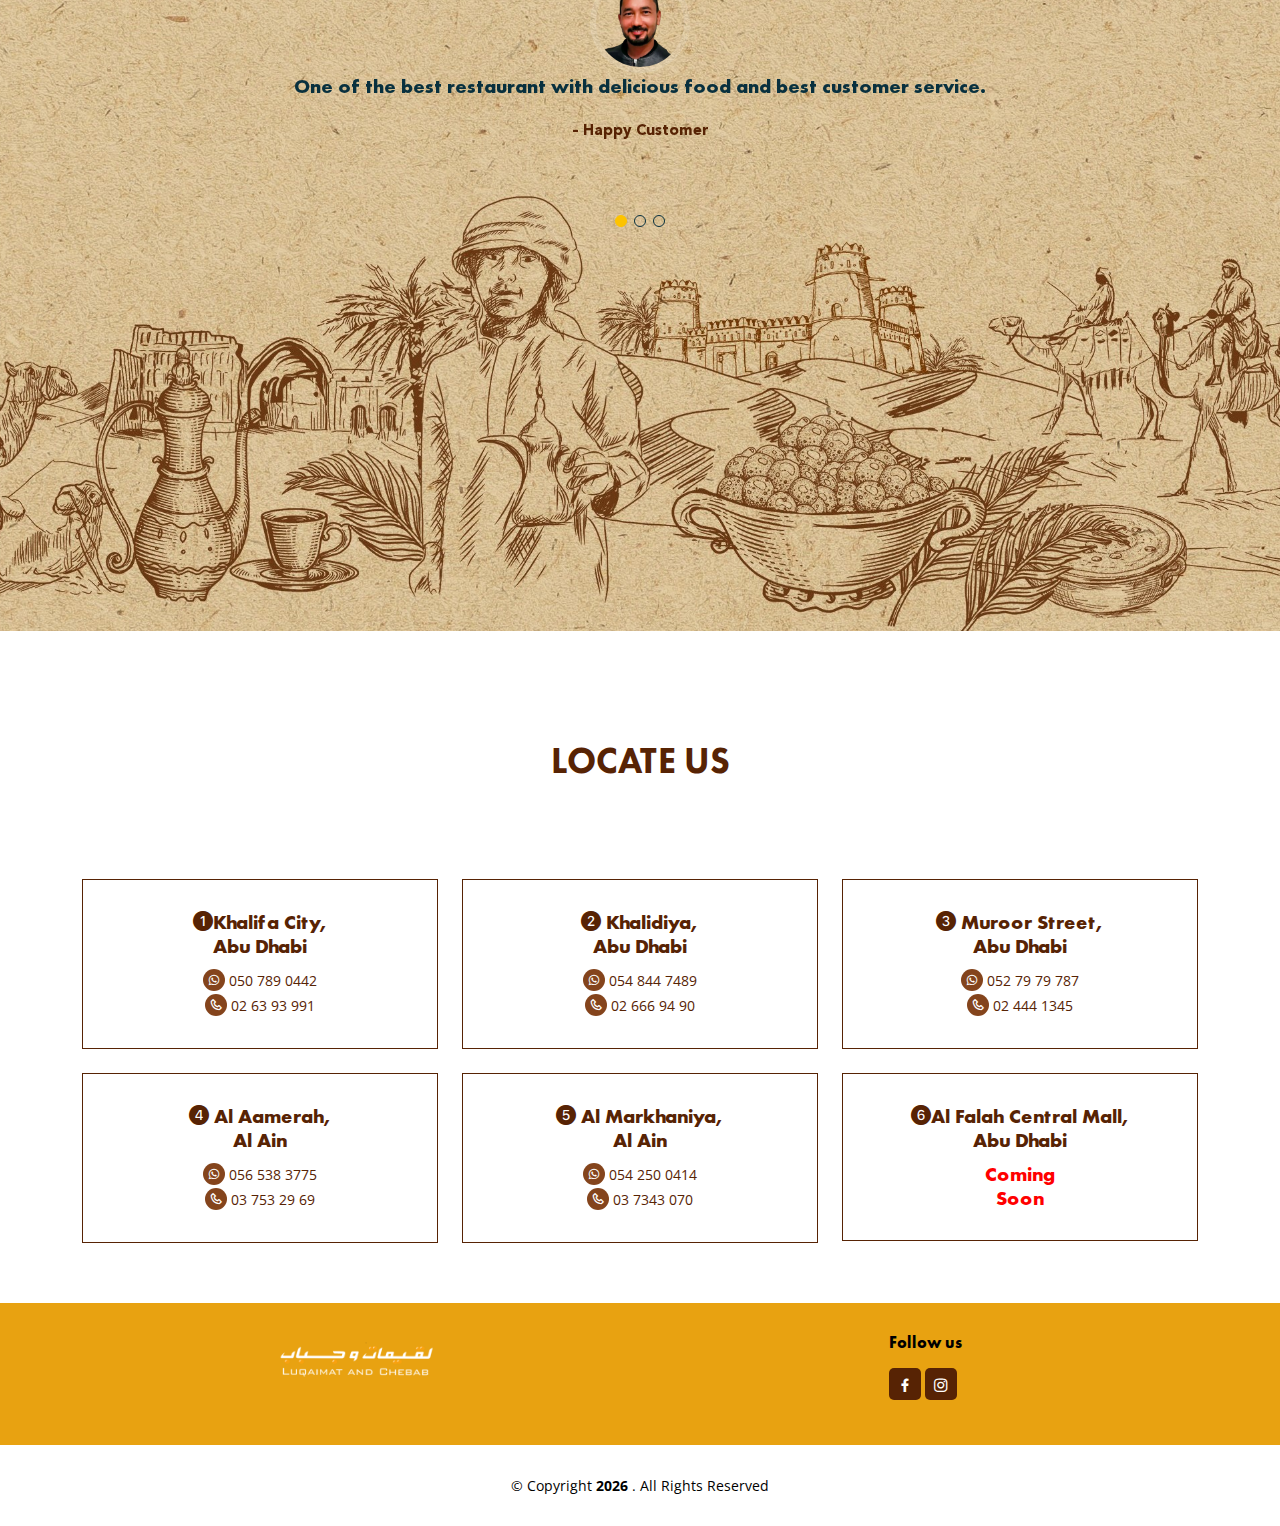
==== commit 229d658b: "Update index.html" ====
--- a/index.html
+++ b/index.html
@@ -52,7 +52,7 @@
           
           <li><a class="nav-link scrollto" href="#about">About</a></li>
           <li><a class="nav-link scrollto" href="#menu">Menu</a></li>
-          <li><a class="nav-link scrollto" href="#contact">Contact</a></li>
+          <li><a class="nav-link scrollto" href="contact.html">Contact</a></li>
           <li class="dropdown"><a href="#"><span>En</span> <i class="bi bi-chevron-down"></i></a>
             <ul>
               <li><a class="nav-link scrollto" href="ar/index.html">Ar</a></li>
@@ -148,7 +148,7 @@
           <div class="col-lg-7">
             <h2 class="secondry">About Us</h2>
             <h3></h3>
-            <p class="font-Av mb-5">
+            <p class="font-Av ">
               Luqaimat & Chebab introduces Authentic Emirati & Khaleeji cuisine to our customers, making it more accessible to the locals, expats and tourists. We aim to serve freshly prepared Emirati food made with the best and fresh ingredients cooked with love & passion from our kitchen. Our sweet and savoury dishes reflect the real taste of Emirati & Khaleeji cuisine, culture, tradition and heritage. We make sure that every bite feels like home. We aim to preserve the art of cooking traditional Emirati cuisine, a beautiful culinary heritage that is passed on by generations.
             </p>
             <br>
@@ -166,20 +166,12 @@
           
          
           <div class="col-lg-12">
-            <h2 class="secondry">Our Story</h2>
+            <h2 class="secondry" style="padding-top:10px;">Our Story</h2>
             <h3></h3>
-            <p class="font-Av" >
-              LUQAIMAT & CHEBAB is identified as one of the finest culinary landmarks in Abu Dhabi since 2015. 
+            <p class="font-Av  mb-5 last" >
+              LUQAIMAT & CHEBAB is identified as one of the finest culinary landmarks in Abu Dhabi since 2015. With over almost a decade of experience in the market, Locals, expats, and tourists alike have flocked to LUQAIMAT & CHEBAB in recent years. Four retail establishments in Abu Dhabi's key locations (Muroor street, Khalidiya, Khalifa City, Falah Central Mall), and two outlets in Al Yahar Mall & Markaniya street in Al Ain.In the region, it has become the crowd’s favourite restaurant for local food. We offer more than just delicious, home-style, quality food at LUQAIMAT & CHEBAB. 
             </p>
-            <p class="font-Av" >
-              With over almost a decade of experience in the market, Locals, expats, and tourists alike have flocked to LUQAIMAT & CHEBAB in recent years. 
-            </p>
-            <p class="font-Av" >
-              Four retail establishments in Abu Dhabi's key locations (Muroor street, Khalidiya, Khalifa City, Falah Central Mall), and two outlets in Al Yahar Mall & Markaniya street in Al Ain.
-            </p>
-            <p class="font-Av mb-5 last" >
-              In the region, it has become the crowd’s favourite restaurant for local food. We offer more than just delicious, home-style, quality food at LUQAIMAT & CHEBAB. 
-            </p>
+            
           </div>
         </div>
 
@@ -193,22 +185,22 @@
       <div class="container">
 
         <div class="row content text-center">
-          <h2 class="secondry text-center">Our Menu</h2>
-          <div class="card col-lg-4 col-md-6 " style="width: 18rem;margin-top:3%;margin-bottom:3%;text-align: justify; text-justify: inter-word;background: url('assets/img/cbg.jpg');">
+          <h2 class="secondry text-center" style="">Our Menu</h2>
+          <div class="card col-lg-4 col-md-6 " style="width: 18rem;margin-top:1%;margin-bottom:1%;text-align: justify; text-justify: inter-word;background: url('assets/img/cbg.jpg');">
                         <img src="assets/img/l2.png" class="card-img-top" alt="...">
                         <div class="card-body">
                             <h5 class="primary-title card-title">Luqaimat</h5>
                             <p class="card-text">Our Signature Traditional Emirati sweet dumplings are sprinkled with sesame seeds and drizzled with dates syrup. We also offer stuffed Luqaimats. Choose from our selection of variety Luqaimats.</p>
                         </div>
                     </div>
-                    <div class="card col-lg-4 col-md-6 " style="width: 18rem;margin-top:3%;margin-bottom:3%;text-align: justify; text-justify: inter-word;background: url('assets/img/cbg.jpg');">
+                    <div class="card col-lg-4 col-md-6 " style="width: 18rem;margin-top:1%;margin-bottom:1%;text-align: justify; text-justify: inter-word;background: url('assets/img/cbg.jpg');">
                         <img src="assets/img/l4.jpg" class="card-img-top" alt="...">
                         <div class="card-body">
                             <h5 class="primary-title card-title">Chebab</h5>
                             <p class="card-text">Chebab is an Emirati version of pancakes. Flavoured with cardamom and saffron, these pancakes are simply fabulous to indulge in with our choice of sweet & yummy toppings.</p>
                         </div>
                     </div>
-                    <div class="card col-lg-4 col-md-6 " style="width: 18rem;margin-top:3%;margin-bottom:3%;text-align: justify; text-justify: inter-word;background: url('assets/img/cbg.jpg');">
+                    <div class="card col-lg-4 col-md-6 " style="width: 18rem;margin-top:1%;margin-bottom:1%;text-align: justify; text-justify: inter-word;background: url('assets/img/cbg.jpg');">
                         <img src="assets/img/l3.jpg" class="card-img-top" alt="...">
                         <div class="card-body">
                             <h5 class="primary-title card-title">Other Specialities</h5>
@@ -231,21 +223,21 @@
                         <div class="carousel-inner">
                           <div class="carousel-item active">
                             <div class="testimonial-bar text-center wow slideInLeft">
-                               <img style=" width: 200px; border-radius: 50%; border: 6px solid rgba(255, 255, 255, 0.15); margin: 0 auto;"src="assets/img/testimonials/t1.png" class="testimonial-img" alt="">
+                               <img style=" width: 100px; border-radius: 50%; border: 6px solid rgba(255, 255, 255, 0.15); margin: 0 auto;"src="assets/img/testimonials/t1.png" class="testimonial-img" alt="">
                               <p class="reviewbar">One of the best restaurant with delicious food and best customer service. </p>
                               <h6 class="review-name secondary font-Av"style="">– Happy Customer</h6>
                             </div>
                           </div>
                           <div class="carousel-item">
                            <div class="testimonial-bar text-center wow slideInDown">
-                              <img style=" width: 200px; border-radius: 50%; border: 6px solid rgba(255, 255, 255, 0.15); margin: 0 auto;"src="assets/img/testimonials/t2.png" class="testimonial-img" alt="">
+                              <img style=" width: 100px; border-radius: 50%; border: 6px solid rgba(255, 255, 255, 0.15); margin: 0 auto;"src="assets/img/testimonials/t2.png" class="testimonial-img" alt="">
                              <p class="reviewbar">Currently the Best in the Town. Soo Delicious and Yummy. Thank you for your service. </p>
                              <h6 class="review-name secondary font-Av"style="">– Happy Customer</h6>
                            </div>
                          </div>
                          <div class="carousel-item">
                            <div class="testimonial-bar text-center wow slideInRight">
-                              <img style=" width: 200px; border-radius: 50%; border: 6px solid rgba(255, 255, 255, 0.15); margin: 0 auto;"src="assets/img/testimonials/t3.png" class="testimonial-img" alt="">
+                              <img style=" width: 100px; border-radius: 50%; border: 6px solid rgba(255, 255, 255, 0.15); margin: 0 auto;"src="assets/img/testimonials/t3.png" class="testimonial-img" alt="">
                              <p class="reviewbar">I enjoyed every single bite of whole meal in. The whole food was amazing but the Luqaimat were just beyond good. </p>
                              <h6 class="review-name secondary font-Av"style="">– Happy Customer</h6>
                            </div>
@@ -265,14 +257,123 @@
          <!--Contact section start here-->
          <section id="contact" class="contact py-130 ">
             <div class="container content">
+<!--
+<script>
+$(document).ready(function() {
+      var city, map;
+      map = $('.ct-map');
+      city = map.find('.ct-city');
+      city.each(function() {
+        var button, that;
+        that = $(this);
+        button = that.find('.ct-city__button');
+        return button.on('click', function() {
+          city.not(that).removeClass('active');
+          if (that.hasClass('active')) {
+            that.removeClass('active');
+            return map.removeClass('popup-open');
+          } else {
+            that.addClass('active');
+            return map.addClass('popup-open');
+          }
+        });
+      });
+});
+</script>-->
+
              <h2 class="secondry text-center">Locate Us</h2>
               <div class="location-area location-three-area pt-100 pb-100 jarallax">
                <div class="container">
-                <div class="row align-items-center">
+                <div style="display: flex;
+    flex-wrap: wrap; justify-content: space-around;" class="row align-items-center">
                         
-                 <div class="location-map text-center">
+                 <div class="location-map text-center ct-map">
                         
-                  <img src="assets/img/map2.png" alt="images" loading="lazy">
+                 <img class="ct-map__image" src="assets/img/map2.png" alt="images" loading="lazy">
+                   <!--<div class="ct-city stone" >
+               <button class="ct-city__button" type="button" tabindex="0" ><svg class="ct-plus" xmlns="http://www.w3.org/2000/svg" width="16" height="16" fill="#572304" class="bi bi-1-circle-fill" viewBox="0 0 20 20">
+  <path d="M16 8A8 8 0 1 1 0 8a8 8 0 0 1 16 0ZM9.283 4.002H7.971L6.072 5.385v1.271l1.834-1.318h.065V12h1.312V4.002Z"/>
+</svg><svg class="ct-close" xmlns="http://www.w3.org/2000/svg" width="16" height="16" fill="currentColor" class="bi bi-x" viewBox="0 0 16 16">
+  <path d="M4.646 4.646a.5.5 0 0 1 .708 0L8 7.293l2.646-2.647a.5.5 0 0 1 .708.708L8.707 8l2.647 2.646a.5.5 0 0 1-.708.708L8 8.707l-2.646 2.647a.5.5 0 0 1-.708-.708L7.293 8 4.646 5.354a.5.5 0 0 1 0-.708z"/>
+</svg><span class="ct-city__name" ></span></button>
+               <div class="ct-popup" >
+                  <div class="inner" >
+                     <span class="ct-popup__name" ></span>
+                     <p class="ct-popup__content" >Khalifa City, Dhabi
+                     </p>
+                  </div>
+               </div>
+            </div>
+            <div class="ct-city orlando">
+               <button class="ct-city__button" type="button" tabindex="0"> <svg class="ct-plus" xmlns="http://www.w3.org/2000/svg" width="16" height="16" fill="#572304" class="bi bi-2-circle-fill" viewBox="0 0 20 20">
+  <path d="M16 8A8 8 0 1 1 0 8a8 8 0 0 1 16 0ZM6.646 6.24c0-.691.493-1.306 1.336-1.306.756 0 1.313.492 1.313 1.236 0 .697-.469 1.23-.902 1.705l-2.971 3.293V12h5.344v-1.107H7.268v-.077l1.974-2.22.096-.107c.688-.763 1.287-1.428 1.287-2.43 0-1.266-1.031-2.215-2.613-2.215-1.758 0-2.637 1.19-2.637 2.402v.065h1.271v-.07Z"/>
+</svg><svg class="ct-close" xmlns="http://www.w3.org/2000/svg" width="16" height="16" fill="currentColor" class="bi bi-x" viewBox="0 0 16 16">
+  <path d="M4.646 4.646a.5.5 0 0 1 .708 0L8 7.293l2.646-2.647a.5.5 0 0 1 .708.708L8.707 8l2.647 2.646a.5.5 0 0 1-.708.708L8 8.707l-2.646 2.647a.5.5 0 0 1-.708-.708L7.293 8 4.646 5.354a.5.5 0 0 1 0-.708z"/>
+</svg><span class="ct-city__name" ></span></button>
+               <div class="ct-popup" >
+                  <div class="inner" >
+                     <span class="ct-popup__name" ></span>
+                     <p class="ct-popup__content" >Khalidiya, Abu Dhabi
+                     </p>
+                  </div>
+               </div>
+            </div>
+            <div class="ct-city orlando2" >
+               <button class="ct-city__button" type="button" tabindex="0" ><svg class="ct-plus" xmlns="http://www.w3.org/2000/svg" width="16" height="16" fill="#572304" class="bi bi-3-circle-fill" viewBox="0 0 20 20">
+  <path d="M16 8A8 8 0 1 1 0 8a8 8 0 0 1 16 0Zm-8.082.414c.92 0 1.535.54 1.541 1.318.012.791-.615 1.36-1.588 1.354-.861-.006-1.482-.469-1.54-1.066H5.104c.047 1.177 1.05 2.144 2.754 2.144 1.653 0 2.954-.937 2.93-2.396-.023-1.278-1.031-1.846-1.734-1.916v-.07c.597-.1 1.505-.739 1.482-1.876-.03-1.177-1.043-2.074-2.637-2.062-1.675.006-2.59.984-2.625 2.12h1.248c.036-.556.557-1.054 1.348-1.054.785 0 1.348.486 1.348 1.195.006.715-.563 1.237-1.342 1.237h-.838v1.072h.879Z"/>
+</svg><svg class="ct-close" xmlns="http://www.w3.org/2000/svg" width="16" height="16" fill="currentColor" class="bi bi-x" viewBox="0 0 16 16">
+  <path d="M4.646 4.646a.5.5 0 0 1 .708 0L8 7.293l2.646-2.647a.5.5 0 0 1 .708.708L8.707 8l2.647 2.646a.5.5 0 0 1-.708.708L8 8.707l-2.646 2.647a.5.5 0 0 1-.708-.708L7.293 8 4.646 5.354a.5.5 0 0 1 0-.708z"/>
+</svg><span class="ct-city__name" ></span></button>
+               <div class="ct-popup" >
+                  <div class="inner" >
+                     <span class="ct-popup__name" ></span>
+                     <p class="ct-popup__content" >Muroor Street, Abu Dhabi
+                     </p>
+                  </div>
+               </div>
+            </div>
+            <div class="ct-city orlando3" >
+               <button class="ct-city__button" type="button" tabindex="0" ><svg class="ct-plus" xmlns="http://www.w3.org/2000/svg" width="16" height="16" fill="#572304" class="bi bi-4-circle-fill" viewBox="0 0 20 20">
+  <path d="M16 8A8 8 0 1 1 0 8a8 8 0 0 1 16 0ZM7.519 5.057c-.886 1.418-1.772 2.838-2.542 4.265v1.12H8.85V12h1.26v-1.559h1.007V9.334H10.11V4.002H8.176c-.218.352-.438.703-.657 1.055ZM6.225 9.281v.053H8.85V5.063h-.065c-.867 1.33-1.787 2.806-2.56 4.218Z"/>
+</svg><svg class="ct-close" xmlns="http://www.w3.org/2000/svg" width="16" height="16" fill="currentColor" class="bi bi-x" viewBox="0 0 16 16">
+  <path d="M4.646 4.646a.5.5 0 0 1 .708 0L8 7.293l2.646-2.647a.5.5 0 0 1 .708.708L8.707 8l2.647 2.646a.5.5 0 0 1-.708.708L8 8.707l-2.646 2.647a.5.5 0 0 1-.708-.708L7.293 8 4.646 5.354a.5.5 0 0 1 0-.708z"/>
+</svg><span class="ct-city__name" ></span></button>
+               <div class="ct-popup" >
+                  <div class="inner" >
+                     <span class="ct-popup__name" ></span>
+                     <p class="ct-popup__content" > Al Aamerah, Al Ain.
+                     </p>
+                  </div>
+               </div>
+            </div>
+            <div class="ct-city orlando4" >
+               <button class="ct-city__button" type="button" tabindex="0" ><svg class="ct-plus" xmlns="http://www.w3.org/2000/svg" width="16" height="16" fill="#572304" class="bi bi-5-circle-fill" viewBox="0 0 20 20">
+  <path d="M16 8A8 8 0 1 1 0 8a8 8 0 0 1 16 0Zm-8.006 4.158c1.74 0 2.924-1.119 2.924-2.806 0-1.641-1.178-2.584-2.56-2.584-.897 0-1.442.421-1.612.68h-.064l.193-2.344h3.621V4.002H5.791L5.445 8.63h1.149c.193-.358.668-.809 1.435-.809.85 0 1.582.604 1.582 1.57 0 1.085-.779 1.682-1.57 1.682-.697 0-1.389-.31-1.53-1.031H5.276c.065 1.213 1.149 2.115 2.72 2.115Z"/>
+</svg><svg class="ct-close" xmlns="http://www.w3.org/2000/svg" width="16" height="16" fill="currentColor" class="bi bi-x" viewBox="0 0 16 16">
+  <path d="M4.646 4.646a.5.5 0 0 1 .708 0L8 7.293l2.646-2.647a.5.5 0 0 1 .708.708L8.707 8l2.647 2.646a.5.5 0 0 1-.708.708L8 8.707l-2.646 2.647a.5.5 0 0 1-.708-.708L7.293 8 4.646 5.354a.5.5 0 0 1 0-.708z"/>
+</svg><span class="ct-city__name" ></span></button>
+               <div class="ct-popup" >
+                  <div class="inner" >
+                     <span class="ct-popup__name" ></span>
+                     <p class="ct-popup__content" >Al Markhaniya, Al Ain
+                     </p>
+                  </div>
+               </div>
+            </div>
+            <div class="ct-city orlando5" >
+               <button class="ct-city__button" type="button" tabindex="0" ><svg class="ct-plus" xmlns="http://www.w3.org/2000/svg" width="16" height="16" fill="#572304" class="bi bi-6-circle-fill" viewBox="0 0 20 20">
+  <path d="M16 8A8 8 0 1 1 0 8a8 8 0 0 1 16 0ZM8.21 3.855c-1.868 0-3.116 1.395-3.116 4.407 0 1.183.228 2.039.597 2.642.569.926 1.477 1.254 2.409 1.254 1.629 0 2.847-1.013 2.847-2.783 0-1.676-1.254-2.555-2.508-2.555-1.125 0-1.752.61-1.98 1.155h-.082c-.012-1.946.727-3.036 1.805-3.036.802 0 1.213.457 1.312.815h1.29c-.06-.908-.962-1.899-2.573-1.899Zm-.099 4.008c-.92 0-1.564.65-1.564 1.576 0 1.032.703 1.635 1.558 1.635.868 0 1.553-.533 1.553-1.629 0-1.06-.744-1.582-1.547-1.582Z"/>   2r
+</svg><svg class="ct-close" xmlns="http://www.w3.org/2000/svg" width="16" height="16" fill="currentColor" class="bi bi-x" viewBox="0 0 16 16">
+  <path d="M4.646 4.646a.5.5 0 0 1 .708 0L8 7.293l2.646-2.647a.5.5 0 0 1 .708.708L8.707 8l2.647 2.646a.5.5 0 0 1-.708.708L8 8.707l-2.646 2.647a.5.5 0 0 1-.708-.708L7.293 8 4.646 5.354a.5.5 0 0 1 0-.708z"/>
+</svg><span class="ct-city__name" ></span></button>
+               <div class="ct-popup" >
+                  <div class="inner" >
+                     <span class="ct-popup__name" ></span>
+                     <p class="ct-popup__content" >Al Falah Central Mall, Abu Dhabi
+                     </p>
+                  </div>
+               </div>
+            </div>-->
                         
                  </div>
                 </div>
@@ -344,13 +445,13 @@
       <div class="container">
         <div class="row">
 
-          <div class="col-lg-6 col-md-6 footer-contact text-center">
+          <div class="col-lg-6 col-md-6 footer-contact text-center" style="vertical-align: middle;">
             <a href="#">
                 <img class=" footimg" src="assets/img/log2.png">
             </a>
           </div>
 
-          <div class="col-lg-6 col-md-6 footer-links text-center">
+          <div class="col-lg-6 col-md-6 footer-links text-center" style="vertical-align: middle;">
             <h4 style="color: #000;">Follow us</h4>
             <div class="social-media social-links mt-3 social-media d-md-flex align-items-center justify-content-center wow slideInLeft">
               <a href="https://www.facebook.com/luqaimatandchebab" class="facebook"><i class="bx bxl-facebook"></i></a>
@@ -368,7 +469,7 @@
       </div>
     </div>
   </footer><!-- End Footer -->
-
+  <div id="preloader"></div>
   <a href="#" class="back-to-top d-flex align-items-center justify-content-center"><i class="bi bi-arrow-up-short"></i></a>
 
   <!-- Vendor JS Files -->
--- a/assets/css/style.css
+++ b/assets/css/style.css
@@ -60,7 +60,37 @@
   visibility: visible;
   opacity: 1;
 }
-
+div#preloader {
+  position: fixed;
+  left: 0;
+  top: 0;
+  z-index: 99999;
+  width: 100%;
+  height: 100%;
+  overflow: visible;
+  background: #fff url("../img/preloader.gif") no-repeat center center;
+}
+.loader {
+    border: 16px solid #f3f3f3; /* Light grey */
+    border-top: 16px solid #048023; /* Dark Green */
+    border-radius: 50%;
+    width: 120px;
+    height: 120px;
+    animation: spinloader 2s linear infinite;
+}
+.loader img{
+    height : 120px;
+    width : 120px;
+    animation: spinlogo 2s linear infinite;
+}
+@keyframes spinloader {
+    0% { transform: rotate(0deg); }
+    100% { transform: rotate(360deg); }
+}
+@keyframes spinlogo {
+    0% { transform: rotate(360deg); }
+    100% { transform: rotate(0deg); }
+}
 /*--------------------------------------------------------------
 # Header
 --------------------------------------------------------------*/
@@ -141,8 +171,8 @@
   align-items: center;
   justify-content: space-between;
   padding: 10px 0 10px 30px;
-  font-family: "Futura PT";
-  font-size: 15px;
+  font-family: 'Avenir Next LT Pro';
+  font-size: 12px;
   font-weight: 500;
   color: #000;
   white-space: nowrap;
@@ -151,7 +181,7 @@
 
 .navbar a i,
 .navbar a:focus i {
-  font-size: 12px;
+  font-size: 10px;
   line-height: 0;
   margin-left: 5px;
 }
@@ -392,7 +422,7 @@
 
 #hero .carousel-item::before {
   content: "";
-  background-color: rgba(30, 35, 40, 0.4);
+  background-color: rgba(30, 35, 40, 0.2);
 }
 
 #hero .carousel-container {
@@ -502,7 +532,7 @@
 }
 
 #hero .btn-get-started {
-  font-family: "Futura PT"
+  font-family: "Futura PT";
   font-weight: 500;
   font-size: 14px;
   letter-spacing: 1px;
@@ -551,7 +581,12 @@
 
 @media (max-width: 364px) {
   .last {
-    padding-bottom: 600px;
+    padding-bottom: 620px;
+  }
+}
+@media (max-width: 280px) {
+  .last {
+    padding-bottom: 680px;
   }
 }
 
@@ -693,18 +728,28 @@
 --------------------------------------------------------------*/
 
 #story{
-  background-image: url('../img/bg/bg-2.jpg');
+  background-image: url('../img/bg/bg-222.jpg');
   background-size: cover;
-  min-height: 1000px;
+  min-height: 800px;
   overflow: hidden;
   background-repeat: no-repeat;
   background-position: center;
+  font-size: ;
+}
+@media (min-width: 1300px) and (max-width:1799px){
+    #story{
+     background: url('../img/bg/bg-23.jpg') no-repeat;
+     background-size: cover;
+     min-height: 700px;
+     font-size: 20px;
+  
+    }
 }
 @media (min-width: 1800px) and (max-width:3900px){
     #story{
      background: url('../img/bg/bg-22.jpg') no-repeat;
      background-size: cover;
-     min-height: 1500px;
+     min-height: 1000px;
      font-size: 20px;
   
     }
@@ -712,9 +757,9 @@
 .about .content h2 {
   font-weight: 800;
   font-size: 36px;
-  line-height: 60px;
-  margin-top: 40px;
-  margin-bottom: 40px;
+  line-height: 40px;
+  margin-top: 20px;
+  margin-bottom: 20px;
   text-transform: uppercase;
 }
 
@@ -745,17 +790,18 @@
 .about .content p {
   margin-bottom: 0;
   text-align: justify; text-justify: inter-word;
-  font-size: 24px;
+  font-size: 19.2px;
 }
 #about .content p {
   margin-bottom: 0;
   text-align: justify; text-justify: inter-word;
   font-size: 1.2rem;
 }
-.about .image {
+.about .image img{
   background-image: url('assets/img/che.jpg') center center no-repeat;
   background-size: cover;
-  min-height: 400px;
+  max-height: 350px;
+  border: 1px solid #572304;
 }
 
 /*--buttons--*/
@@ -796,6 +842,7 @@
 .btn-black:hover , .btn-black:focus {
     color: #fdc300;
     background: #ffffff;
+    border: 1px solid;
     border-color: #fdc300;
     box-shadow: inset 0 -50px 0 #ffffff !important;
 }
@@ -829,7 +876,7 @@
 .menu .content h2 {
   font-weight: 800;
   font-size: 36px;
-  line-height: 60px;
+  line-height: 10px;
   margin-top: 40px;
   text-transform: uppercase;
 }
@@ -1063,165 +1110,39 @@
   }
 }
 
-/*--------------------------------------------------------------
-# Pricing
---------------------------------------------------------------*/
-.pricing .box {
-  padding: 20px;
-  background: #fff;
-  text-align: center;
-  box-shadow: 0px 0px 4px rgba(0, 0, 0, 0.12);
-  border-radius: 5px;
-  position: relative;
-  overflow: hidden;
-}
-
-.pricing h3 {
-  font-weight: 400;
-  margin: -20px -20px 20px -20px;
-  padding: 20px 15px;
-  font-size: 16px;
-  font-weight: 600;
-  color: #777777;
-  background: #f8f8f8;
-}
-
-.pricing h4 {
-  font-size: 36px;
-  color: #fdc300;
-  font-weight: 600;
-  font-family: 'Avenir Next LT Pro' !important;
-  margin-bottom: 20px;
-}
-
-.pricing h4 sup {
-  font-size: 20px;
-  top: -15px;
-  left: -3px;
-}
-
-.pricing h4 span {
-  color: #bababa;
-  font-size: 16px;
-  font-weight: 300;
-}
-
-.pricing ul {
-  padding: 0;
-  list-style: none;
-  color: #572304;
-  text-align: center;
-  line-height: 20px;
-  font-size: 14px;
-}
-
-.pricing ul li {
-  padding-bottom: 16px;
-}
-
-.pricing ul i {
-  color: #fdc300;
-  font-size: 18px;
-  padding-right: 4px;
-}
-
-.pricing ul .na {
-  color: #ccc;
-  text-decoration: line-through;
-}
-
-.pricing .btn-wrap {
-  margin: 20px -20px -20px -20px;
-  padding: 20px 15px;
-  background: #f8f8f8;
-  text-align: center;
-}
-
-.pricing .btn-buy {
-  background: #fdc300;
-  display: inline-block;
-  padding: 8px 35px 9px 35px;
-  border-radius: 4px;
-  color: #fff;
-  transition: none;
-  font-size: 14px;
-  font-weight: 400;
-  font-family: "Futura PT"
-  font-weight: 600;
-  transition: 0.3s;
-}
-
-.pricing .btn-buy:hover {
-  background: #e6b40b;
-}
-
-.pricing .featured h3 {
-  color: #fff;
-  background: #fdc300;
-}
-
-.pricing .advanced {
-  width: 200px;
-  position: absolute;
-  top: 18px;
-  right: -68px;
-  transform: rotate(45deg);
-  z-index: 1;
-  font-size: 14px;
-  padding: 1px 0 3px 0;
-  background: #fdc300;
-  color: #fff;
-}
-
-/*--------------------------------------------------------------
-# Frequently Asked Questions
---------------------------------------------------------------*/
-.faq .faq-item {
-  margin: 20px 0;
-  padding: 20px 0;
-  border-bottom: 1px solid white;
-}
-
-.faq .faq-item i {
-  color: #dee2e6;
-  font-size: 20px;
-  float: left;
-  line-height: 0;
-  padding: 13px 0 0 0;
-  margin: 0;
-}
-
-.faq .faq-item h4 {
-  font-size: 16px;
-  line-height: 26px;
-  font-weight: 500;
-  margin: 0 0 10px 28px;
-  font-family: 'Avenir Next LT Pro' !important;
-}
-
-.faq .faq-item p {
-  font-size: 15px;
-}
 
 /*--------------------------------------------------------------
 # Testimonials
 --------------------------------------------------------------*/
 .Testimonial-block{
-     background: url('../img/bg/bg-3.jpg') center center no-repeat ;
+     background: url('../img/bg/bg-333.jpg') center center no-repeat ;
      background-size: cover;
-     min-height: 1000px;
+     min-height: 800px;
      overflow: hidden;
      background-repeat: no-repeat;
      background-position: center;
      
      
 }
+
 @media (min-width: 1800px) and (max-width:3900px){
     
     .Testimonial-block{
      background: url('../img/bg/bg-33.jpg') center center no-repeat;
      background-size: cover;
-     min-height: 1500px;
+     min-height: 1000px;
+     font-size: 20px;
+    
+}
+
+
+}
+@media (min-width: 1500px) and (max-width:1799px){
+    
+    .Testimonial-block{
+     background: url('../img/bg/bg-34.jpg') center center no-repeat;
+     background-size: cover;
+     min-height: 800px;
      font-size: 20px;
     
 }
@@ -1237,8 +1158,8 @@
 .Testimonial-block .testimonial-bar p.reviewbar {
     max-width: 920px;
     margin: 0 auto 20px auto;
-    font-size: 26px;
-    line-height: 36px;
+    font-size: 20px;
+    line-height: 26px;
     color: #08303e;
     font-weight: bold;
     font-family: "Futura PT";
@@ -1246,8 +1167,8 @@
 .Testimonial-block .testimonial-bar h6.review-name {
     max-width: 920px;
     margin: 0 auto 20px auto;
-    font-size: 20px;
-    line-height: 36px;
+    font-size: 15px;
+    line-height: 26px;
     font-weight: bold;
     font-family: "Futura PT";
 }
@@ -1654,6 +1575,18 @@
 }
 
 .contact .php-email-form button[type=submit] {
+  background: #572304;
+  border: 0;
+  padding: 10px 24px;
+  color: #fff;
+  transition: 0.4s;
+  border-radius: 5px;
+}
+
+#contact .content .info-box button[type=submit]:hover {
+  background: #ffc85a;
+}
+#contact .content .info-box button[type=submit] {
   background: #572304;
   border: 0;
   padding: 10px 24px;
@@ -2224,7 +2157,7 @@
 
 
 #footer .footer-top {
-  padding: 60px 0 30px 0;
+  padding: 30px 0 15px 0;
   background: #fff;
 }
 
@@ -2232,7 +2165,7 @@
   margin-bottom: 30px;
 }
 
-#footer .footer-top .footer-contact h3 {
+/*#footer .footer-top .footer-contact h3 {
   font-size: 32px;
   margin: 0 0 10px 0;
   padding: 2px 0 2px 0;
@@ -2247,14 +2180,13 @@
   line-height: 24px;
   margin-bottom: 0;
   color: #5e5e5e;
-}
+}*/
 
 #footer .footer-top h4 {
   font-size: 16px;
   font-weight: bold;
   color: #37517e;
   position: relative;
-  padding-bottom: 12px;
 }
 
 #footer .footer-top .footer-links {
@@ -2360,7 +2292,7 @@
 }
 
 .footimg{
-  max-width: 25rem;
+  max-width: 15rem;
   height: auto;
 }
 @media all and (max-width:660px){
@@ -2368,3 +2300,4 @@
   max-width: 10rem;
   height: auto;
 }
+
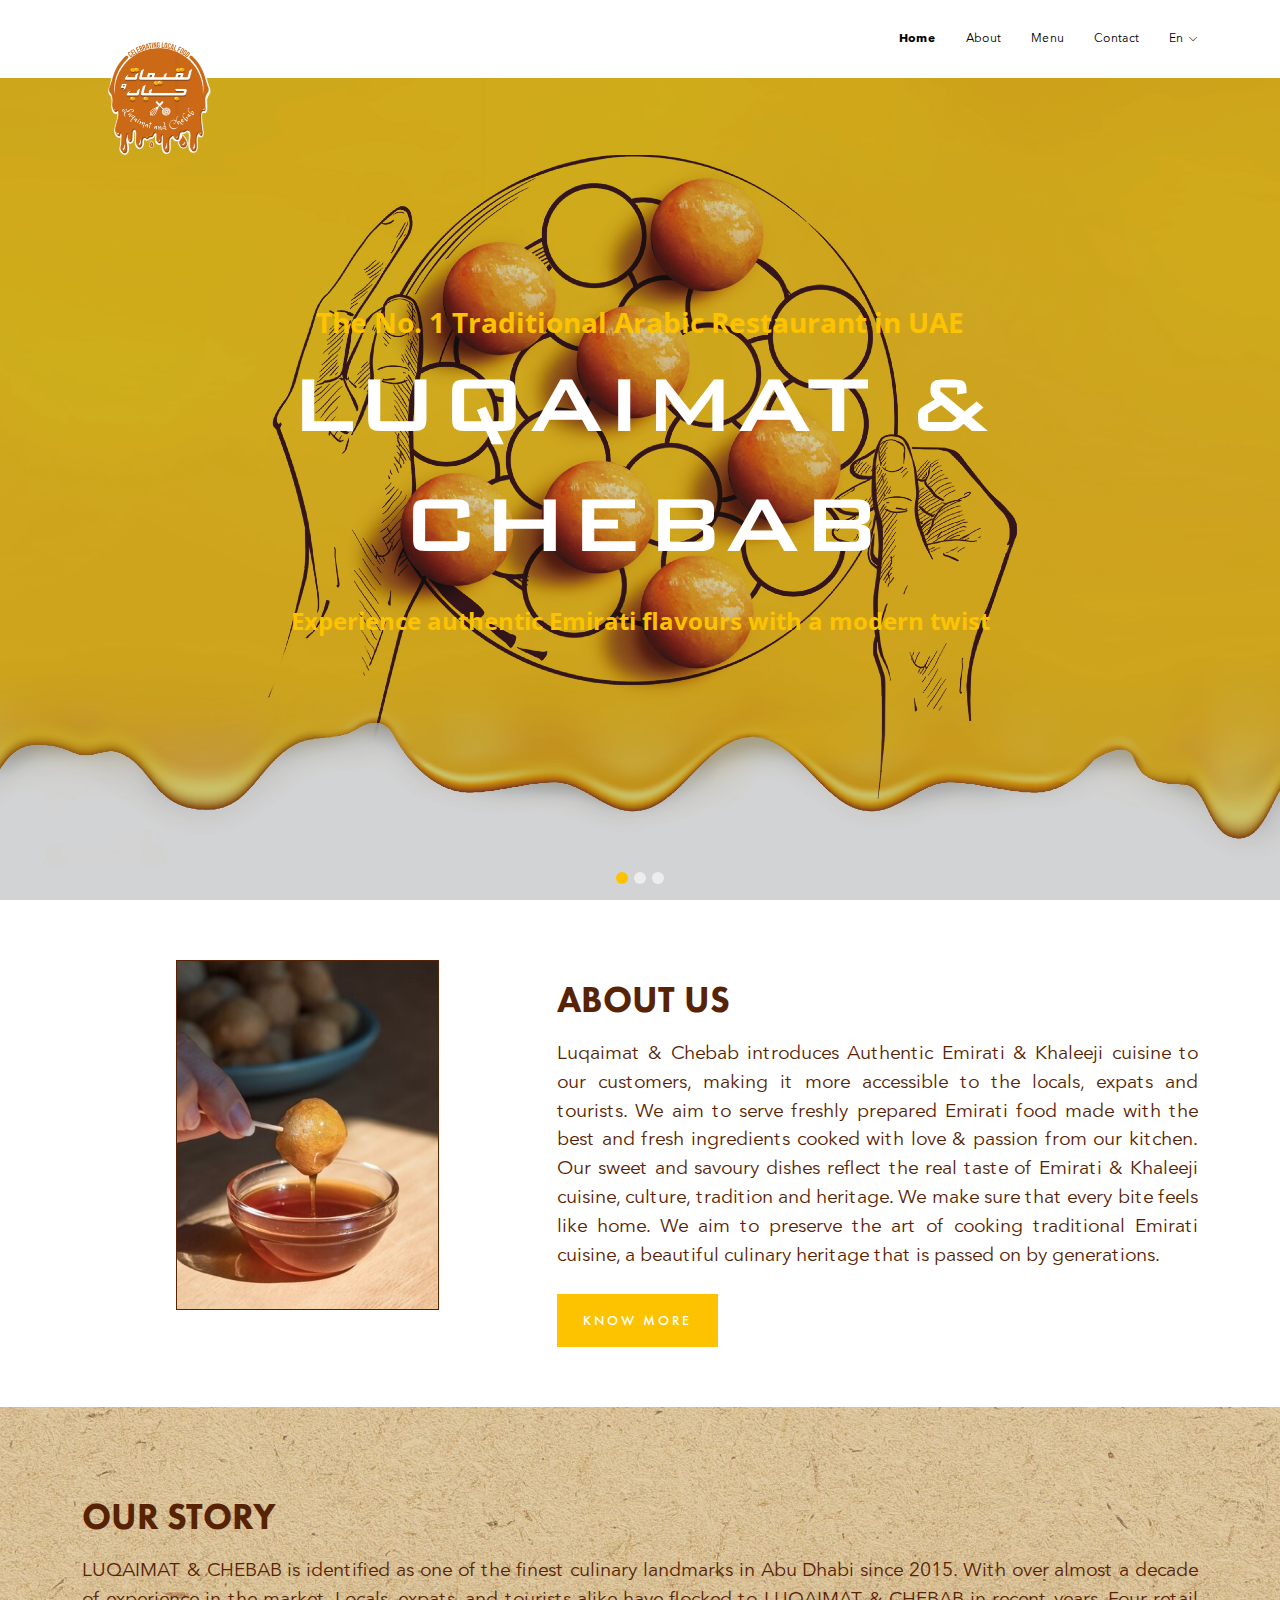
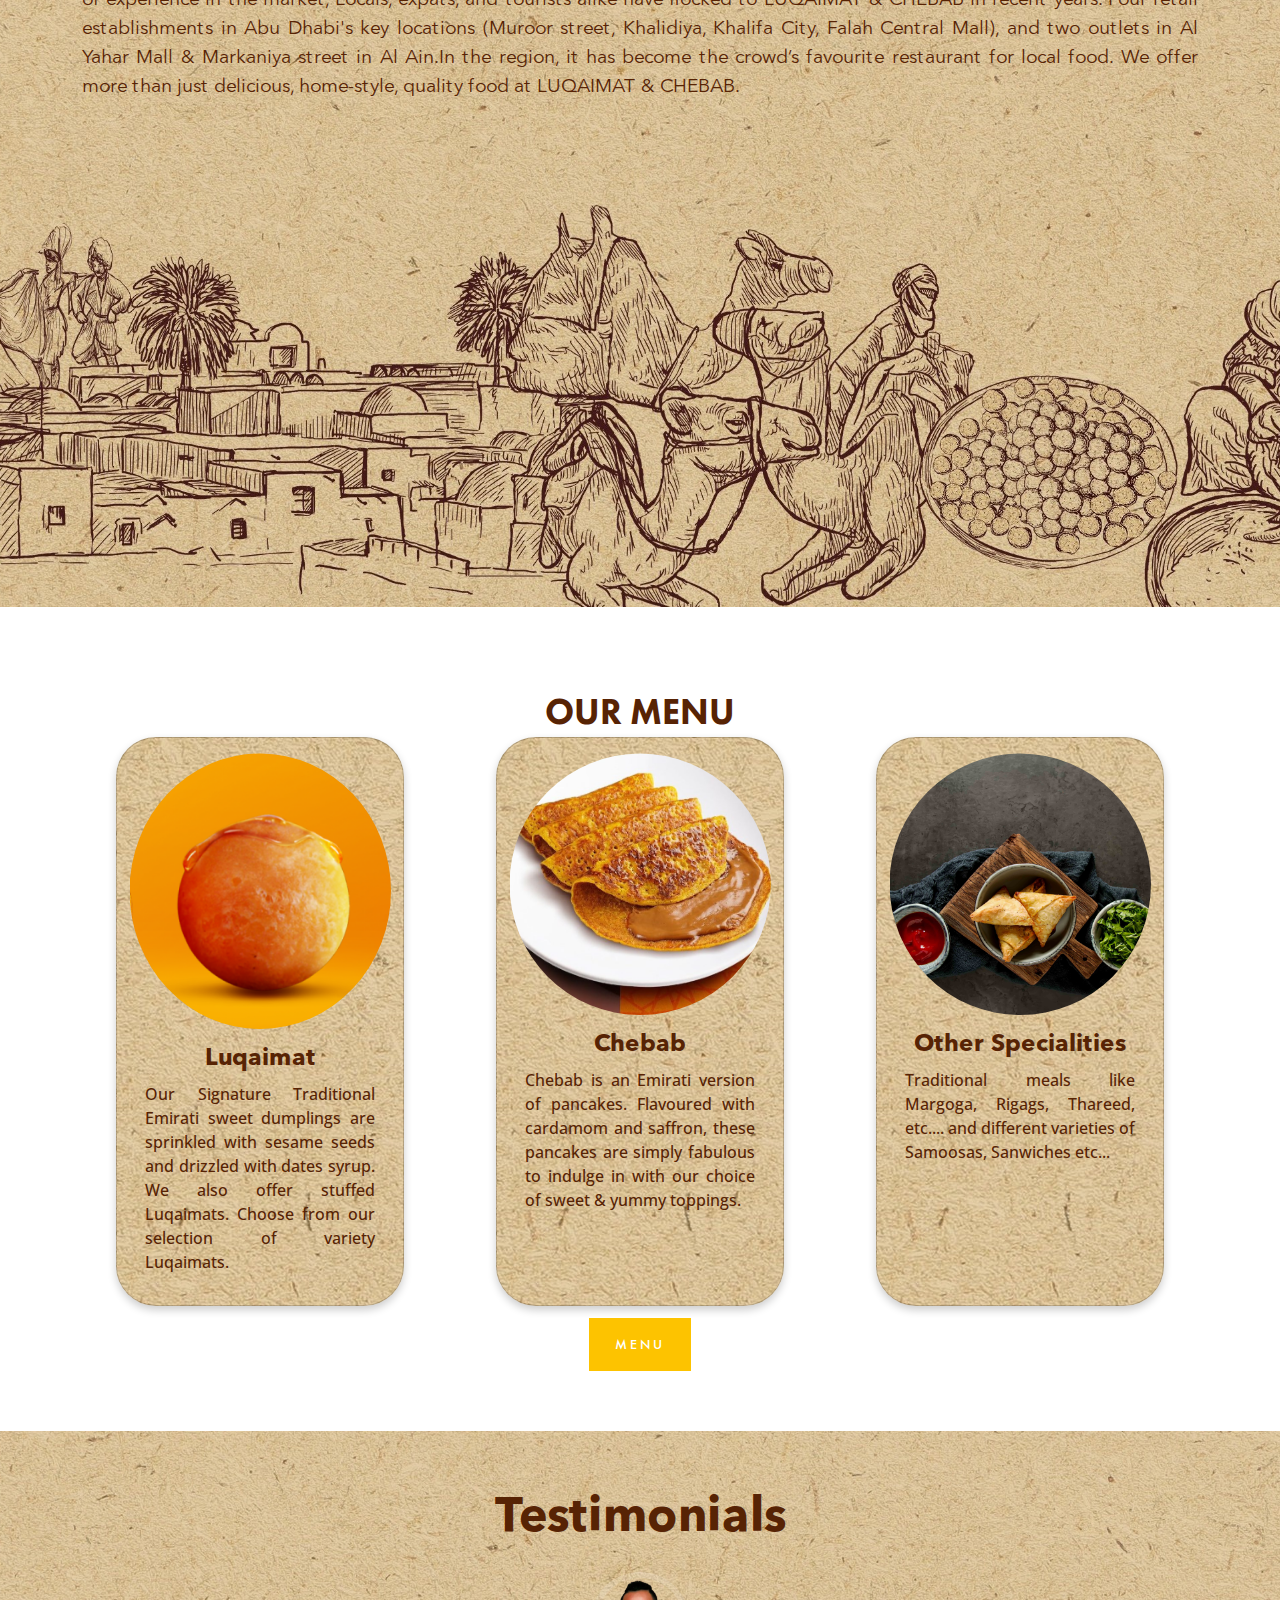
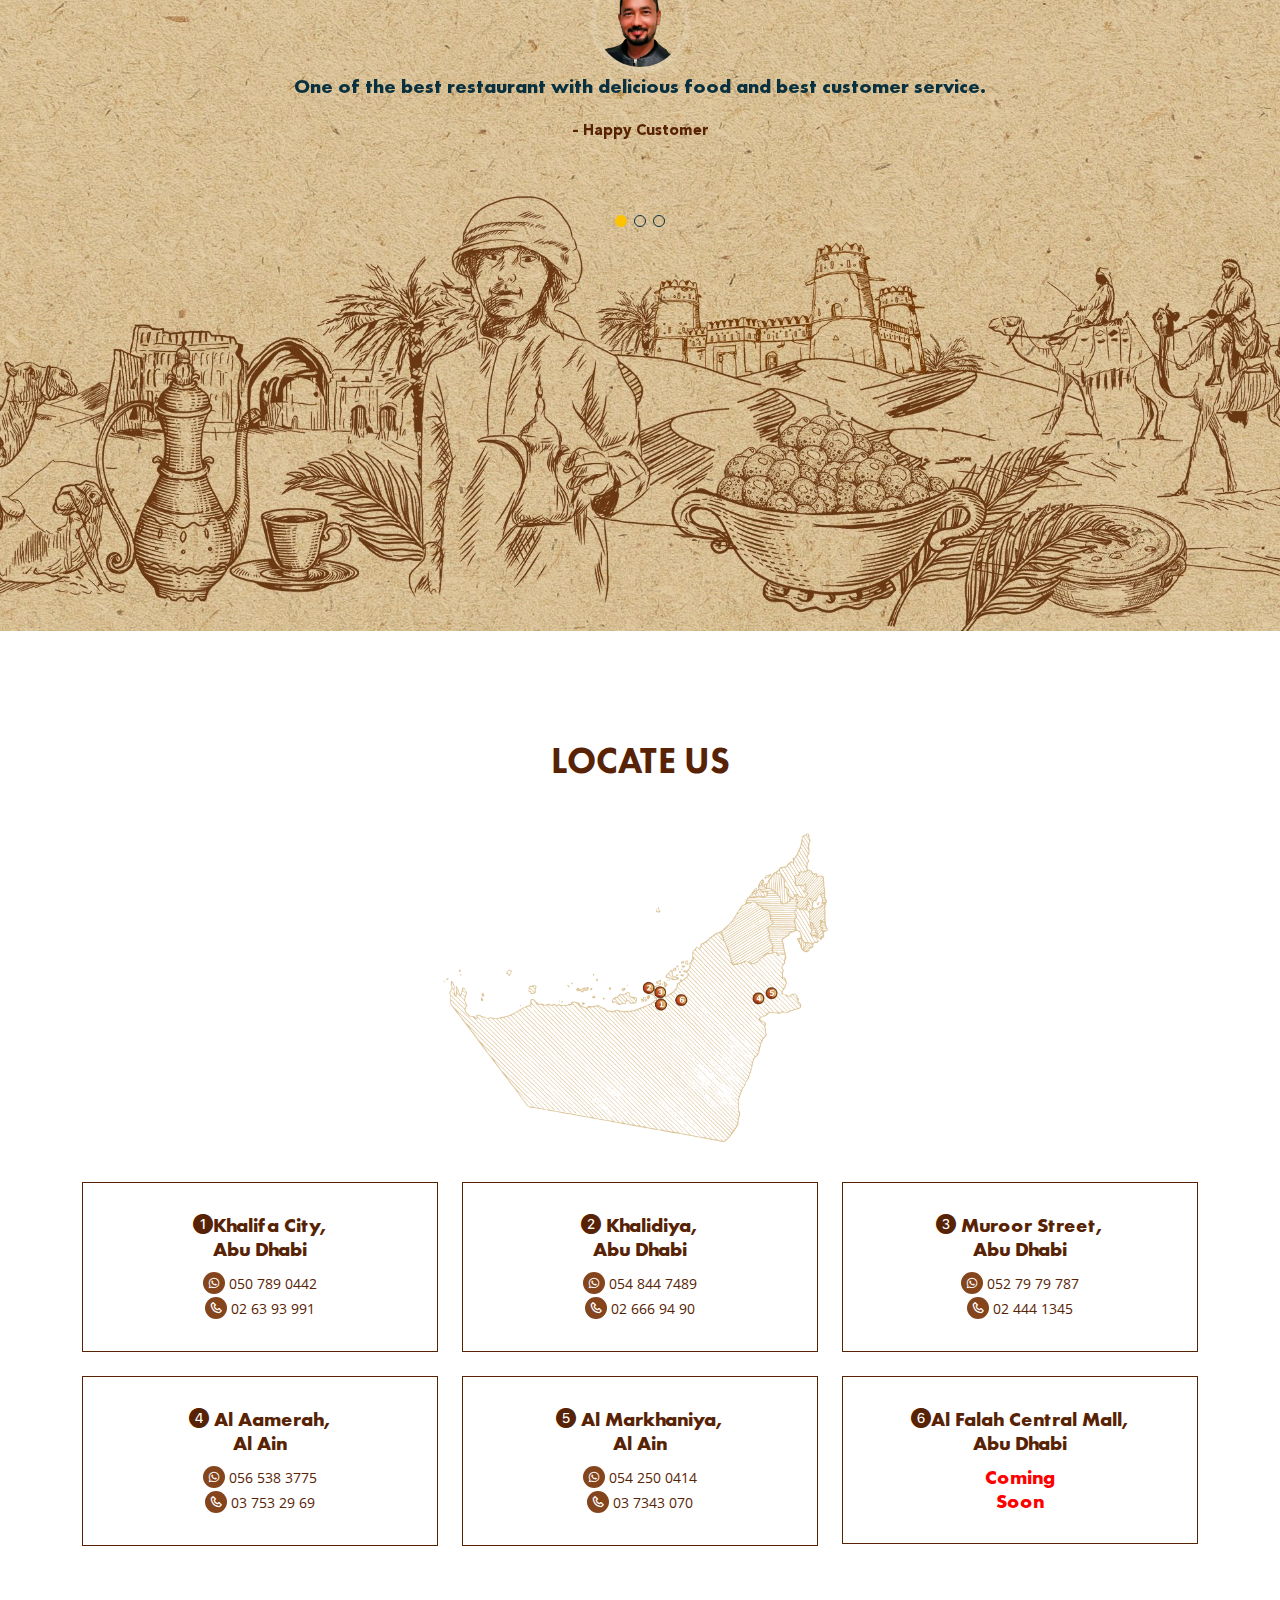
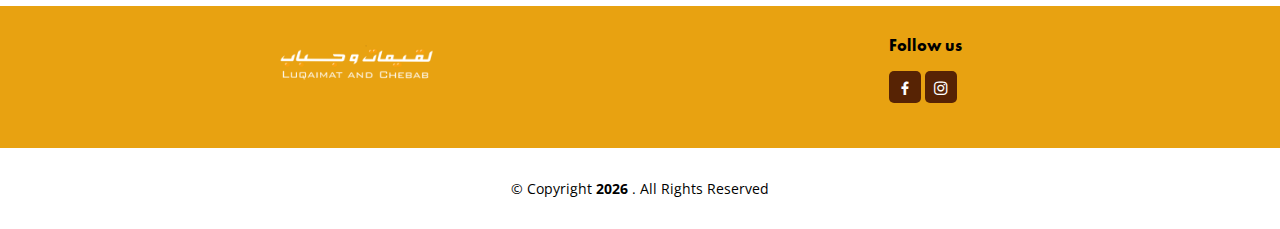
==== commit c5ac0d64: "set logo" ====
--- a/index.html
+++ b/index.html
@@ -42,8 +42,8 @@
 
       <!--<h1 class="logo me-auto"><a href="index.html">Sailor</a></h1>
        Uncomment below if you prefer to use an image logo -->
-      <a href="index.html" class="logo me-auto"><img src="assets/img/logo.png" alt="" class="img-fluid"></a>
-      <a href="index.html" class="logo logo-scroll me-auto"><img src="assets/img/log2.png" alt="" class="img-fluid"></a>
+      <a href="index.html" class="logo me-auto"><img src="assets/img/logo.png" alt="" class=""></a>
+      <!-- <a href="index.html" class="logo logo-scroll me-auto"><img src="assets/img/log2.png" alt="" class="img-fluid"></a> -->
 
       <nav id="navbar" class="navbar">
         <ul>
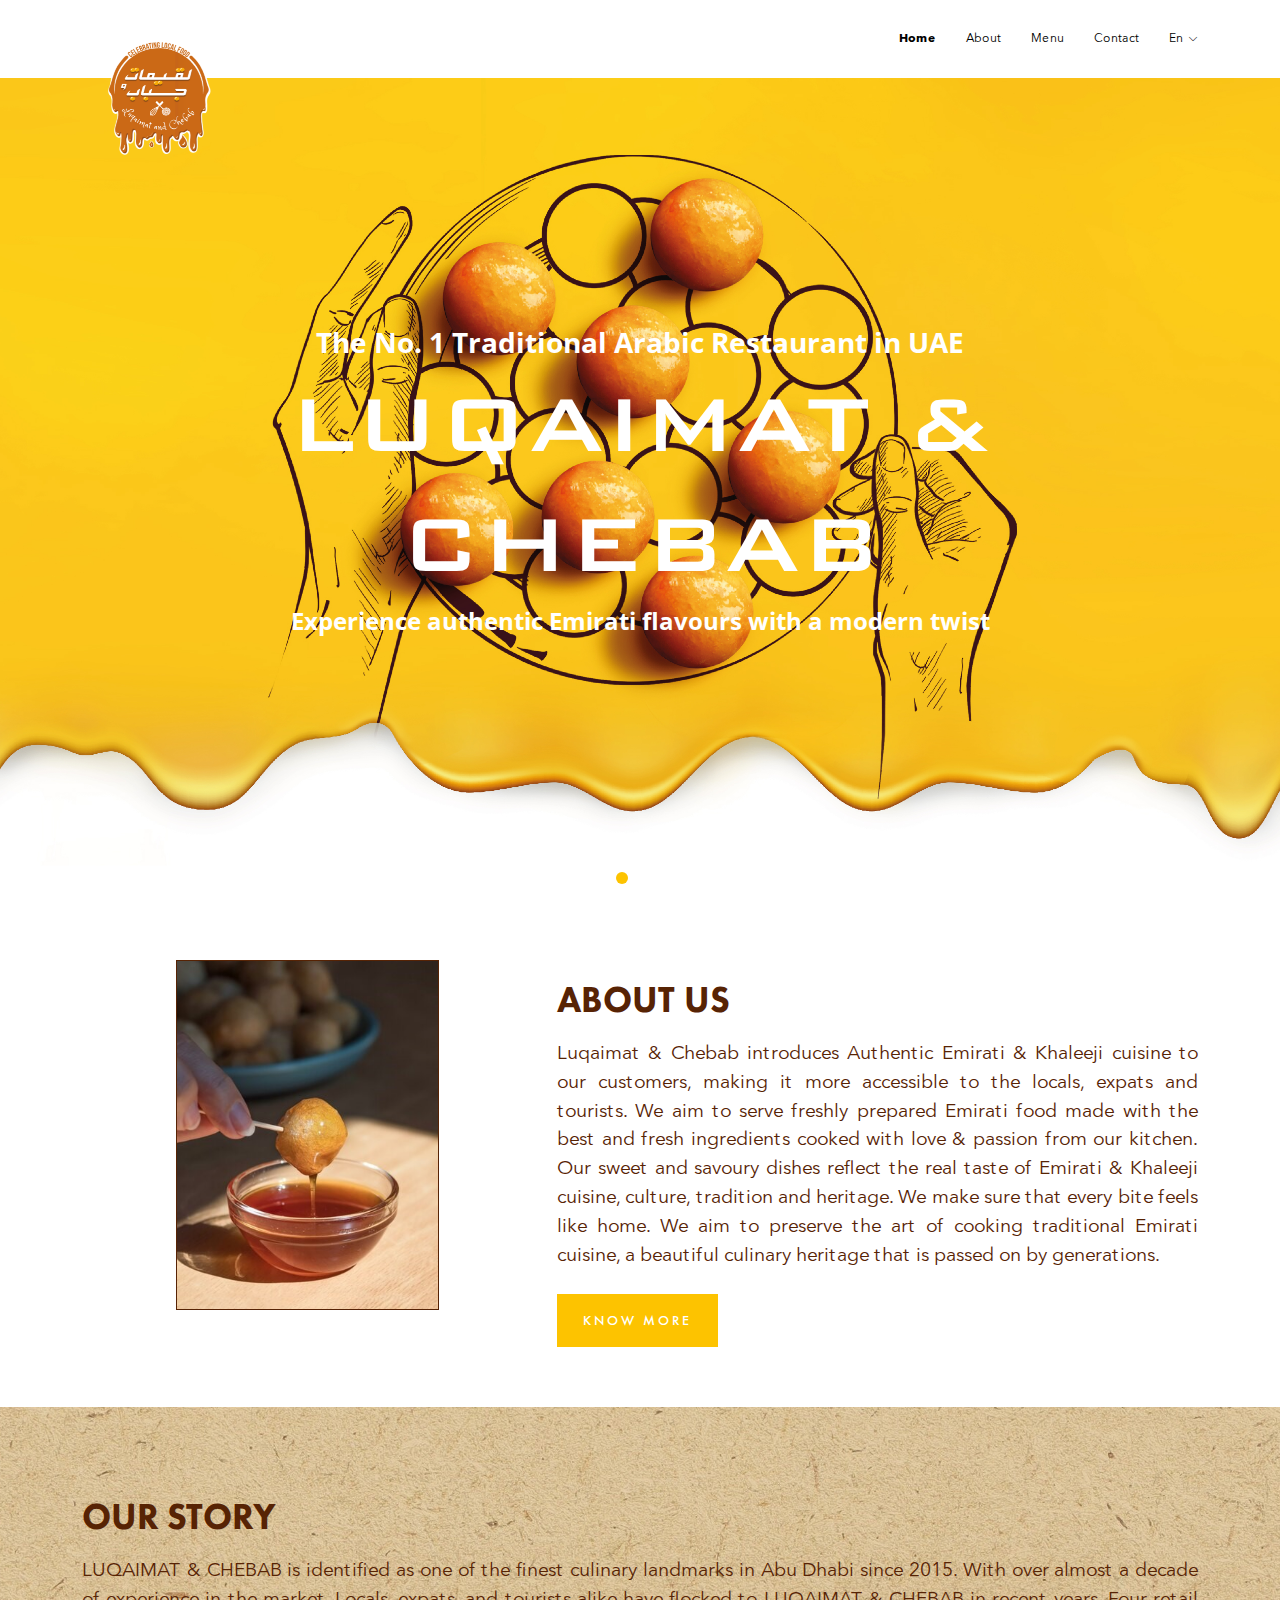
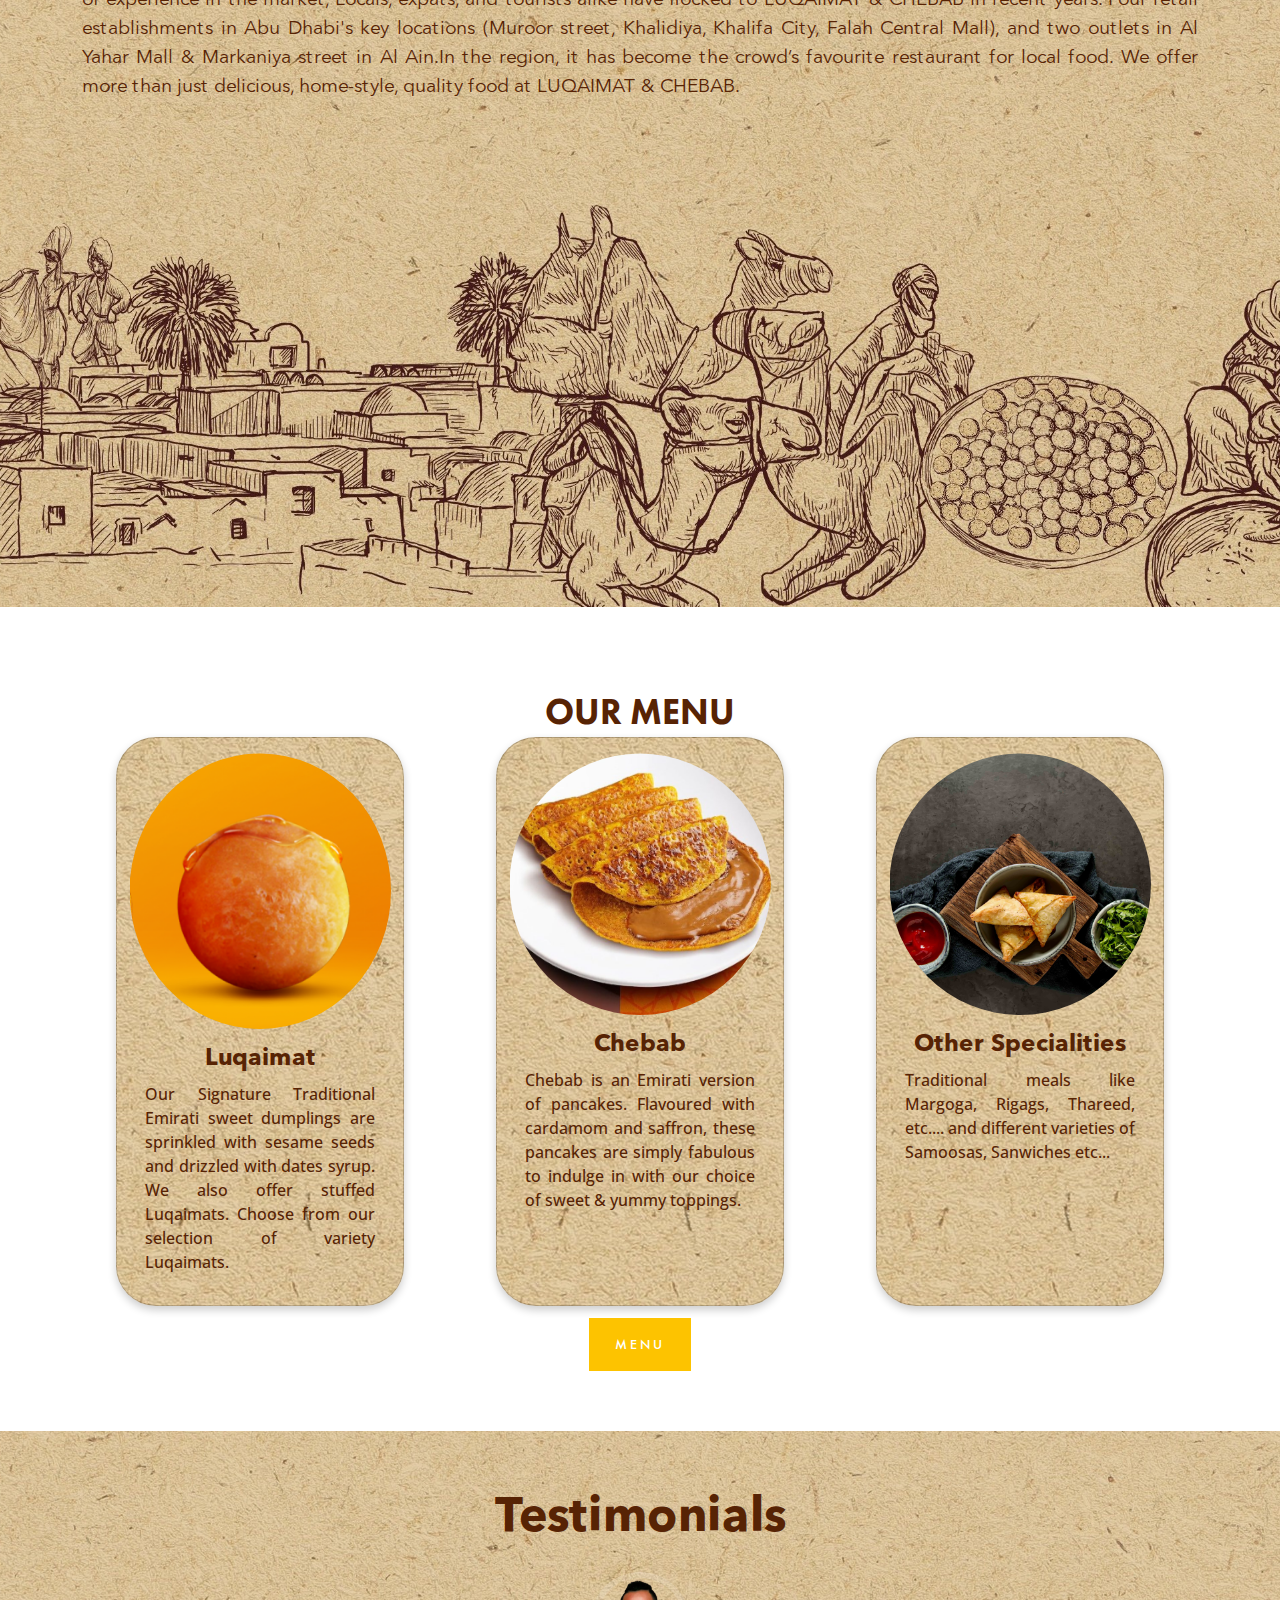
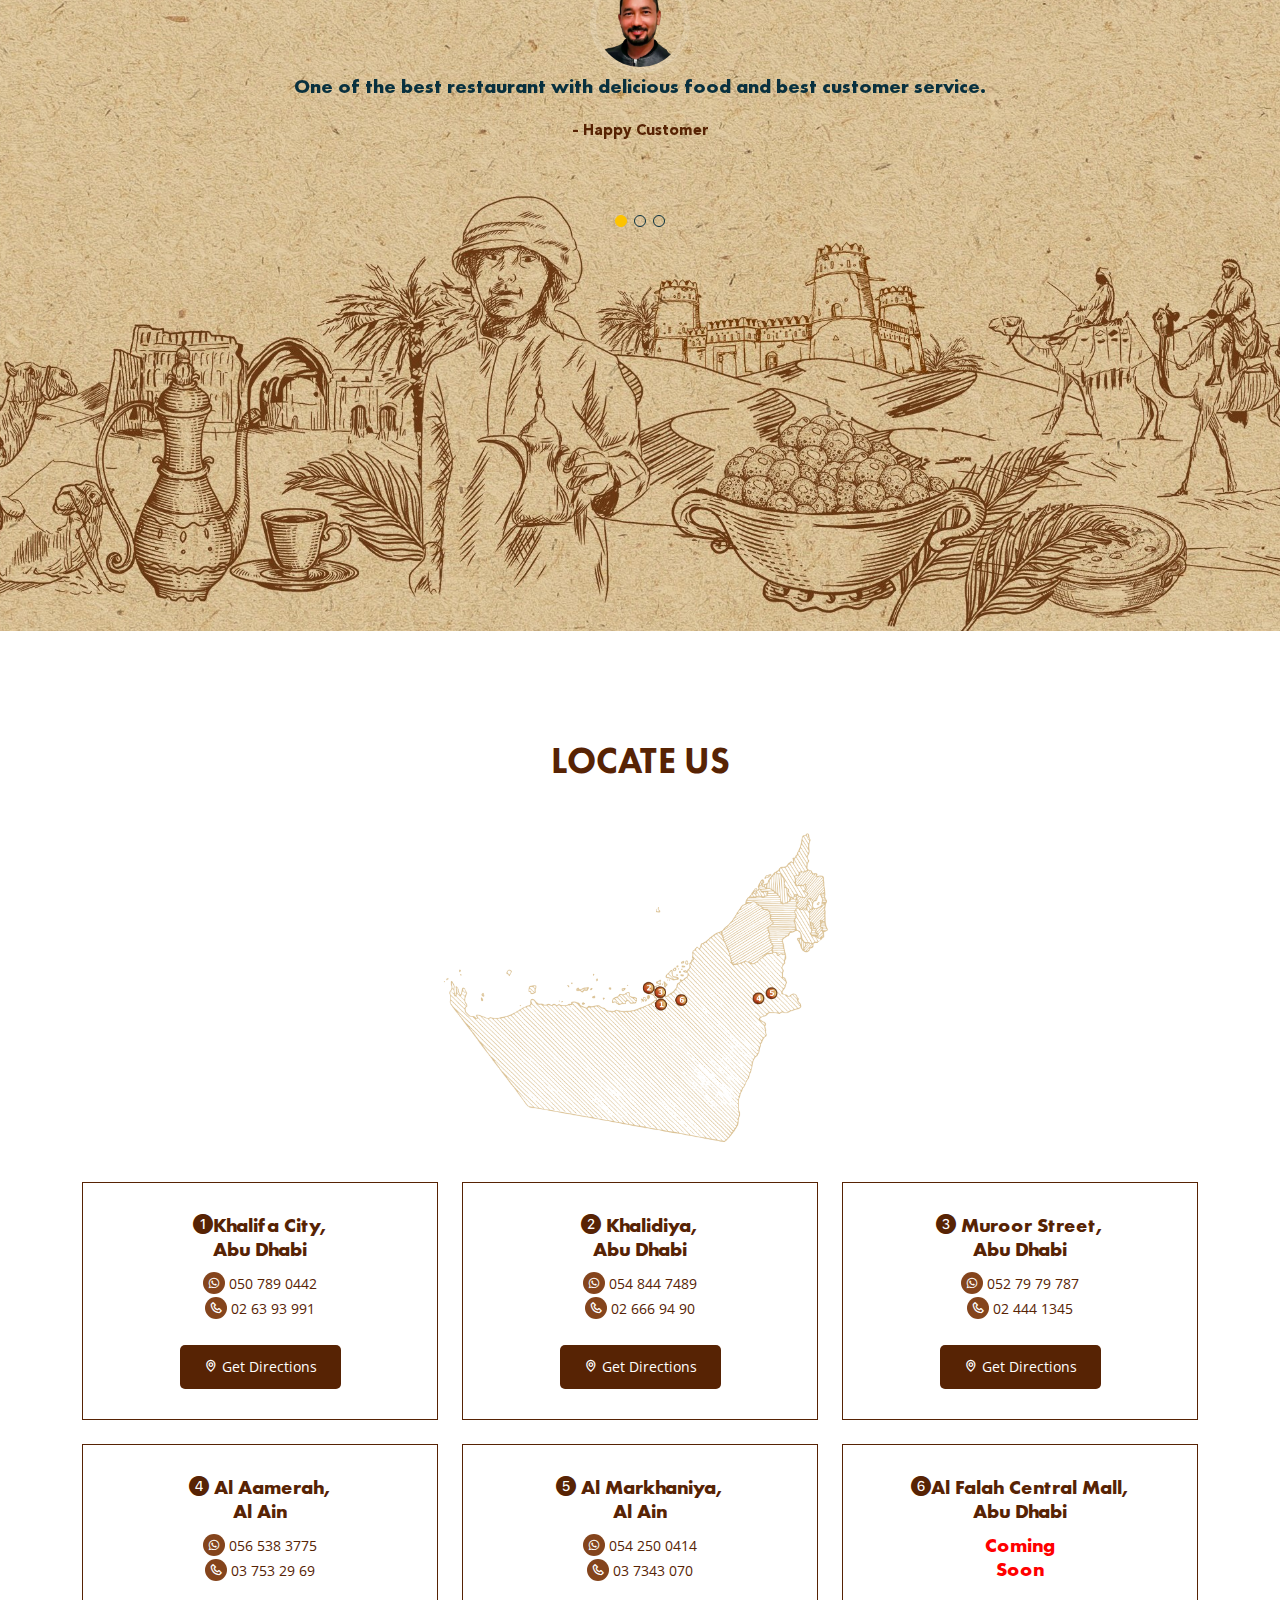
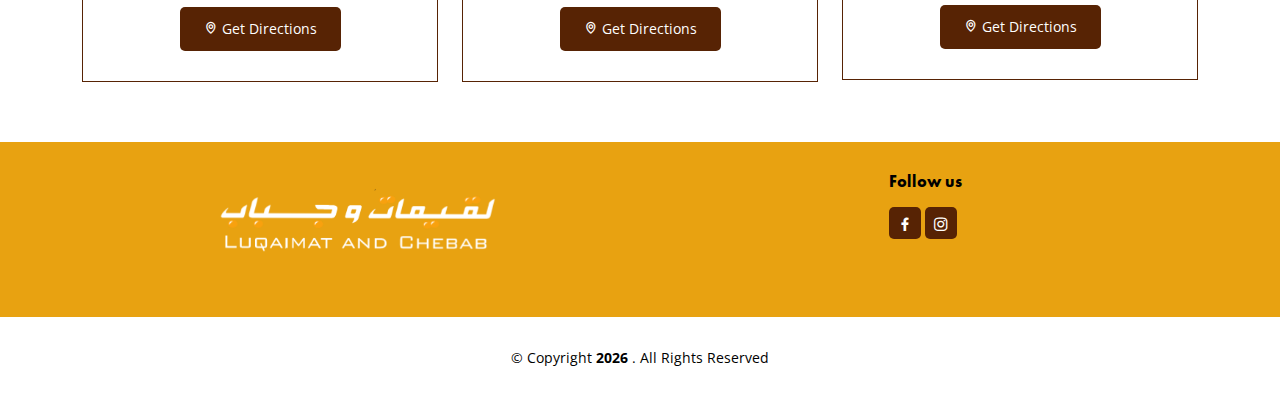
==== commit 4746a560: "Add files via upload" ====
--- a/index.html
+++ b/index.html
@@ -32,9 +32,12 @@
   <link href="assets/css/style.css" rel="stylesheet">
 
 
-</head>
+</head>  
 
 <body>
+<script type="text/javascript">
+  
+</script>
 
   <!-- ======= Header ======= -->
   <header id="header" class="fixed-top d-flex align-items-center">
@@ -42,9 +45,7 @@
 
       <!--<h1 class="logo me-auto"><a href="index.html">Sailor</a></h1>
        Uncomment below if you prefer to use an image logo -->
-      <a href="index.html" class="logo me-auto"><img src="assets/img/logo.png" alt="" class=""></a>
-      <!-- <a href="index.html" class="logo logo-scroll me-auto"><img src="assets/img/log2.png" alt="" class="img-fluid"></a> -->
-
+      <a href="index.html" class="logo me-auto"><img src="assets/img/logo.png" alt="" class="img-fluid"></a>
       <nav id="navbar" class="navbar">
         <ul>
           <li><a class="nav-link scrollto active" href="#hero">Home</a></li>
@@ -384,47 +385,53 @@
               <div class="col-lg-4 col-md-6 loc">
                 <div class="info-box mt-4">
                   
-                  <h3> <i class="bi bi-1-circle-fill"></i><a href="https://g.co/kgs/YSSGFh">Khalifa City,<br> Abu Dhabi</a>  </h3>
+                  <h3> <i class="bi bi-1-circle-fill"></i><a href="https://goo.gl/maps/AbFPX1aQhxD8f6ee9">Khalifa City,<br> Abu Dhabi</a>  </h3>
                   <div><a href="http://wa.me/9710507890442"><i class="bx bxl-whatsapp"></i> 050 789 0442</a></div>
-                     <div><a href="tel:02 63 93 991"><i class="bx bx-phone"></i> 02 63 93 991</a></div>
+                     <div><a href="tel:02 63 93 991"><i class="bx bx-phone"></i> 02 63 93 991</a></div><br>
+                      <div class="text-center"><a href="https://goo.gl/maps/AbFPX1aQhxD8f6ee9"><button type="submit"><i class="bx bx-map"></i> Get Directions</button></a></div>
                 </div>
               </div>
               <div class="col-lg-4 col-md-6 loc">
                 <div class="info-box mt-4">
                   
-                  <h3> <i class="bi bi-2-circle-fill"></i><a href="https://g.co/kgs/93PVRu"> Khalidiya, <br>Abu Dhabi </a> </h3>
+                  <h3> <i class="bi bi-2-circle-fill"></i><a href="https://goo.gl/maps/UosDVSxVGaMY4cpu6"> Khalidiya, <br>Abu Dhabi </a> </h3>
                     <div><a href="http://wa.me/9710548447489"><i class="bx bxl-whatsapp"></i> 054 844 7489</a></div>
-                     <div><a href="tel:02 666 94 90"><i class="bx bx-phone"></i> 02 666 94 90</a></div>
+                     <div><a href="tel:02 666 94 90"><i class="bx bx-phone"></i> 02 666 94 90</a></div><br>
+                      <div class="text-center"><a href="https://goo.gl/maps/UosDVSxVGaMY4cpu6"><button type="submit"><i class="bx bx-map"></i> Get Directions</button></a></div>
                 </div>
               </div>
               <div class="col-lg-4 col-md-6 loc">
                 <div class="info-box mt-4">
                   
-                  <h3> <i class="bi bi-3-circle-fill"></i><a href="https://g.co/kgs/PSNAxJ"> Muroor Street, <br>Abu Dhabi</a> </h3>
+                  <h3> <i class="bi bi-3-circle-fill"></i><a href="https://goo.gl/maps/YpYWH1wdKff5cbSz7"> Muroor Street, <br>Abu Dhabi</a> </h3>
                   <div><a href="http://wa.me/9710527979787"><i class="bx bxl-whatsapp"></i> 052 79 79 787</a></div>
-                     <div><a href="tel:02 444 1345"><i class="bx bx-phone"></i> 02 444 1345</a></div>
+                     <div><a href="tel:02 444 1345"><i class="bx bx-phone"></i> 02 444 1345</a></div><br>
+                      <div class="text-center"><a href="https://goo.gl/maps/YpYWH1wdKff5cbSz7"><button type="submit"><i class="bx bx-map"></i> Get Directions</button></a></div>
                 </div>
               </div>
               <div class="col-lg-4 col-md-6 loc">
                 <div class="info-box mt-4">
                   
-                  <h3> <i class="bi bi-4-circle-fill"></i><a href="https://g.co/kgs/gHLoz1"> Al Aamerah, <br>Al Ain</a> </h3>
+                  <h3> <i class="bi bi-4-circle-fill"></i><a href="https://goo.gl/maps/H7pfESWWXbKV77Je7"> Al Aamerah, <br>Al Ain</a> </h3>
                     <div><a href="http://wa.me/9710565383775"><i class="bx bxl-whatsapp"></i> 056 538 3775</a></div>
-                     <div><a href="tel:03 753 29 69"><i class="bx bx-phone"></i> 03 753 29 69</a></div>
+                     <div><a href="tel:03 753 29 69"><i class="bx bx-phone"></i> 03 753 29 69</a></div><br>
+                      <div class="text-center"><a href="https://goo.gl/maps/H7pfESWWXbKV77Je7"><button type="submit"><i class="bx bx-map"></i> Get Directions</button></a></div>
                 </div>
               </div>
               <div class="col-lg-4 col-md-6 loc">
                 <div class="info-box mt-4">
                   
-                  <h3> <i class="bi bi-5-circle-fill"></i><a href="https://g.co/kgs/pycQu7"> Al Markhaniya,<br> Al Ain</a> </h3>
+                  <h3> <i class="bi bi-5-circle-fill"></i><a href="https://goo.gl/maps/UosDVSxVGaMY4cpu6"> Al Markhaniya,<br> Al Ain</a> </h3>
                   <div><a href="http://wa.me/9710542500414"><i class="bx bxl-whatsapp"></i> 054 250 0414</a></div>
-                     <div><a href="tel:03 7343 070"><i class="bx bx-phone"></i> 03 7343 070</a></div>
+                     <div><a href="tel:03 7343 070"><i class="bx bx-phone"></i> 03 7343 070</a></div><br>
+                      <div class="text-center"><a href="https://goo.gl/maps/UosDVSxVGaMY4cpu6"><button type="submit"><i class="bx bx-map"></i> Get Directions</button></a></div>
                 </div>
               </div>
               <div class="col-lg-4 col-md-6 loc">
                 <div class="info-box mt-4">
                   <h3> <i class="bi bi-6-circle-fill"></i>Al Falah Central Mall,<br> Abu Dhabi</h3>
-                  <p style="color:red; font-weight: bolder;font-family: 'Futura PT'; font-size: 20px; padding-bottom: px;">Coming <br>Soon </p>
+                  <p style="color:red; font-weight: bolder;font-family: 'Futura PT'; font-size: 20px; padding-bottom: px;">Coming <br>Soon </p><br>
+                      <div class="text-center"><a><button type="submit"><i class="bx bx-map"></i> Get Directions</button></a></div>
                 </div>
               </div>
             </div>
@@ -485,4 +492,4 @@
 
 </body>
 
-</html>
+</html>--- a/assets/css/style.css
+++ b/assets/css/style.css
@@ -60,6 +60,10 @@
   visibility: visible;
   opacity: 1;
 }
+
+/*--------------------------------------------------------------
+# Preloader
+--------------------------------------------------------------*/
 div#preloader {
   position: fixed;
   left: 0;
@@ -137,10 +141,9 @@
 #header .logo-scroll img {
   max-height: 150px;
   position: absolute;
-  margin-top: -15px;
-  visibility: hidden;
-
-}
+  margin-bottom: -15px;
+}
+
 
 
 /*--------------------------------------------------------------
@@ -422,7 +425,7 @@
 
 #hero .carousel-item::before {
   content: "";
-  background-color: rgba(30, 35, 40, 0.2);
+  background-color: rgba(30, 35, 40, 0);
 }
 
 #hero .carousel-container {
@@ -442,7 +445,7 @@
 
 #hero h2 {
   color: #fff;
-  margin-bottom: 20px;
+  margin-bottom: 0px;
   font-size: 100px;
   font-weight: 700;
 }
@@ -450,8 +453,8 @@
 #hero p {
   -webkit-animation-delay: 0.4s;
   animation-delay: 0.4s;
-  margin: 0 auto 30px auto;
-  color: #fdc300;
+  margin: 0 auto 10px auto;
+  color: #fff;
   font-weight: bolder;
   font-size: 24px;
 }
@@ -459,7 +462,7 @@
   -webkit-animation-delay: 0.4s;
   animation-delay: 0.4s;
   margin: 0 auto 0px auto;
-  color: #fdc300;
+  color: #fff;
   font-weight: bolder;
   font-size: 28px;
 }
@@ -754,6 +757,15 @@
   
     }
 }
+@media (min-width: 100px) and (max-width:800px){
+    #story{
+     background: url('../img/bg/bg-2.jpg') center center no-repeat;
+     background-size: cover;
+     min-height: 1000px;
+     font-size: 20px;
+  
+    }
+}
 .about .content h2 {
   font-weight: 800;
   font-size: 36px;
@@ -2292,7 +2304,7 @@
 }
 
 .footimg{
-  max-width: 15rem;
+  max-width: 27rem;
   height: auto;
 }
 @media all and (max-width:660px){
